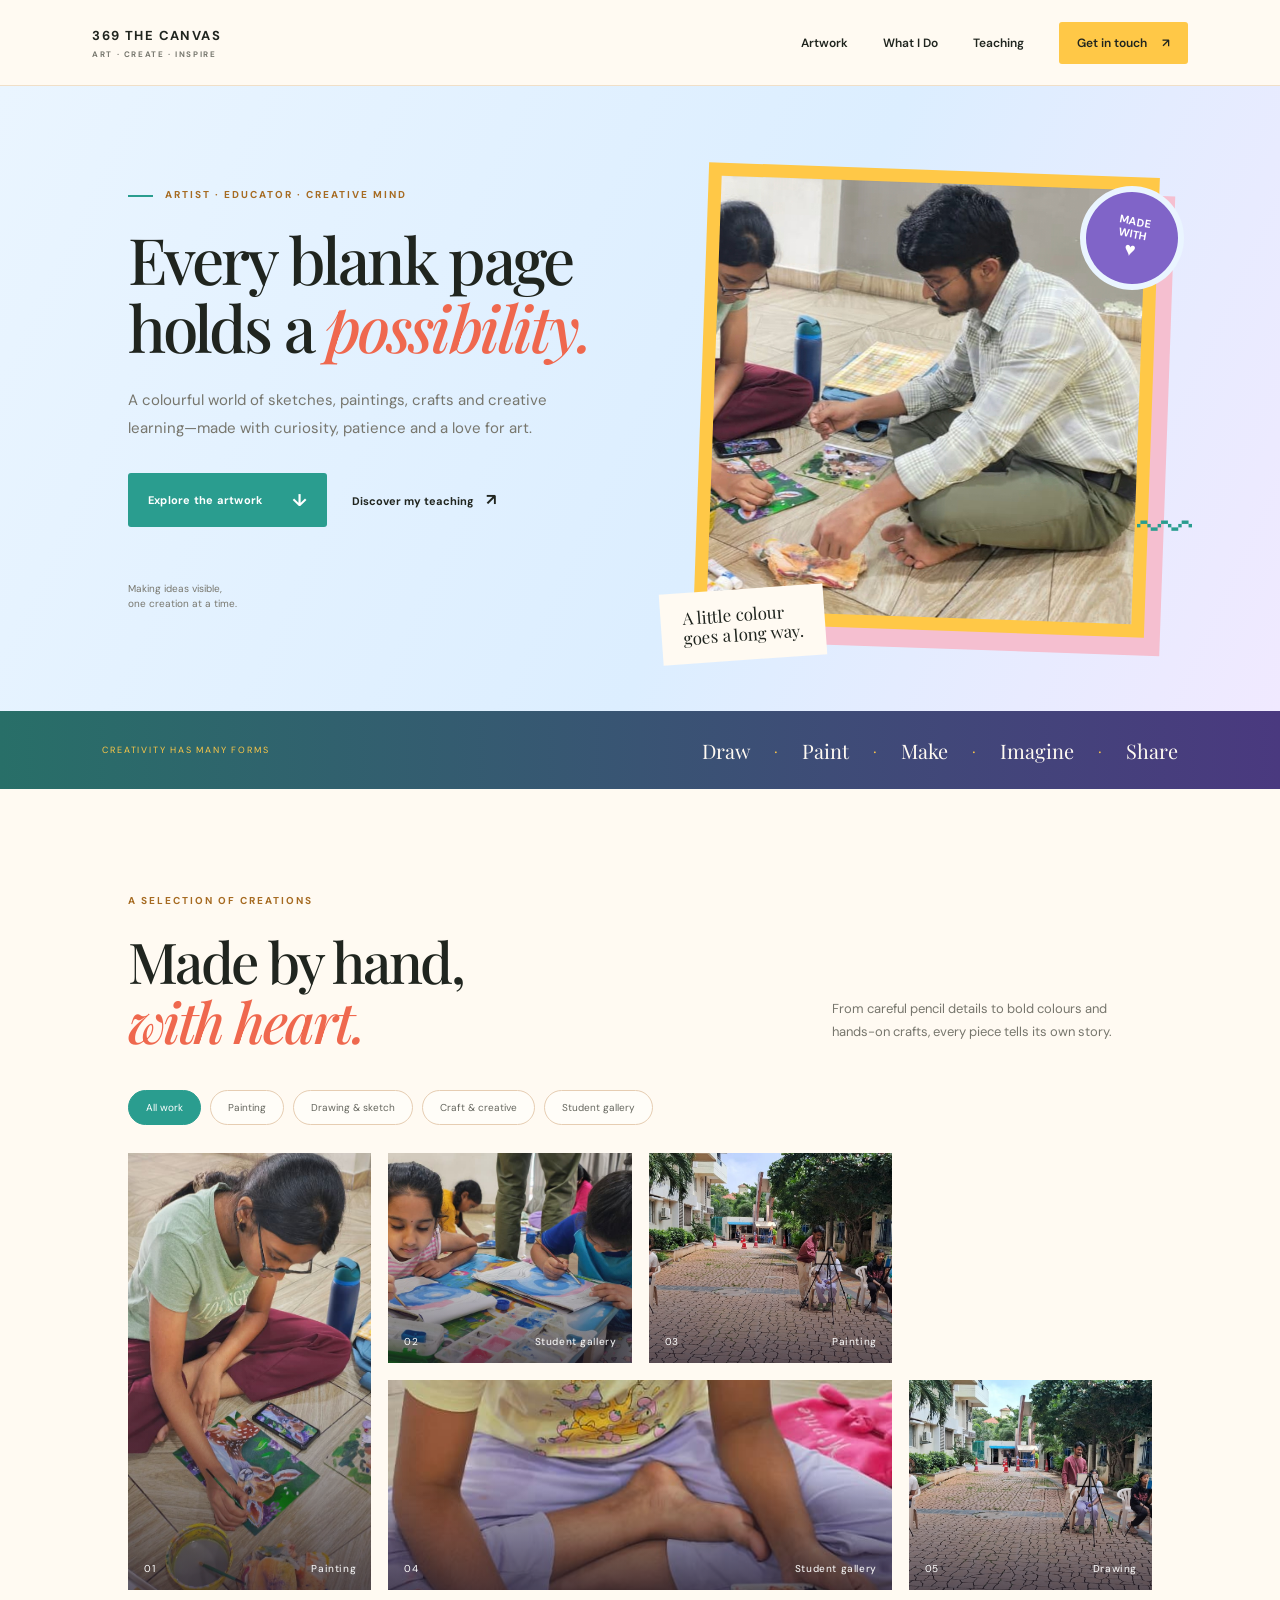
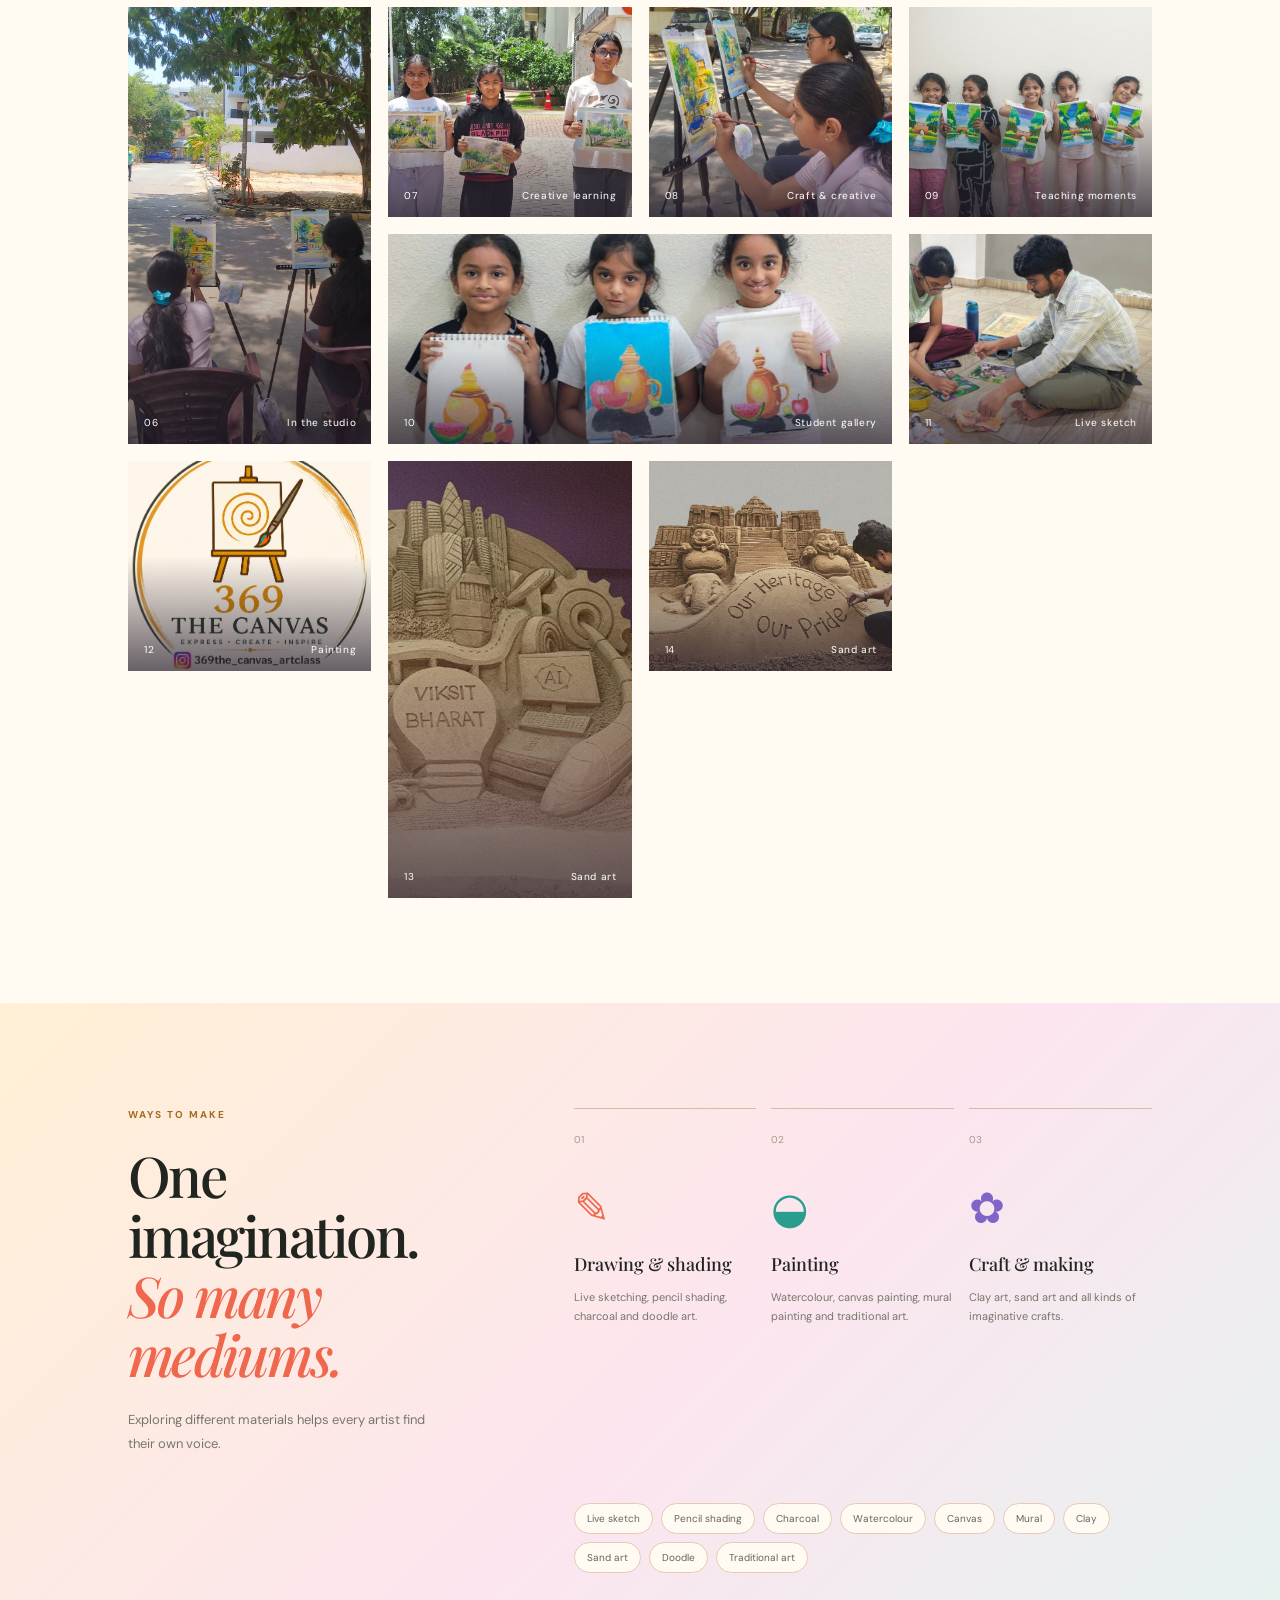
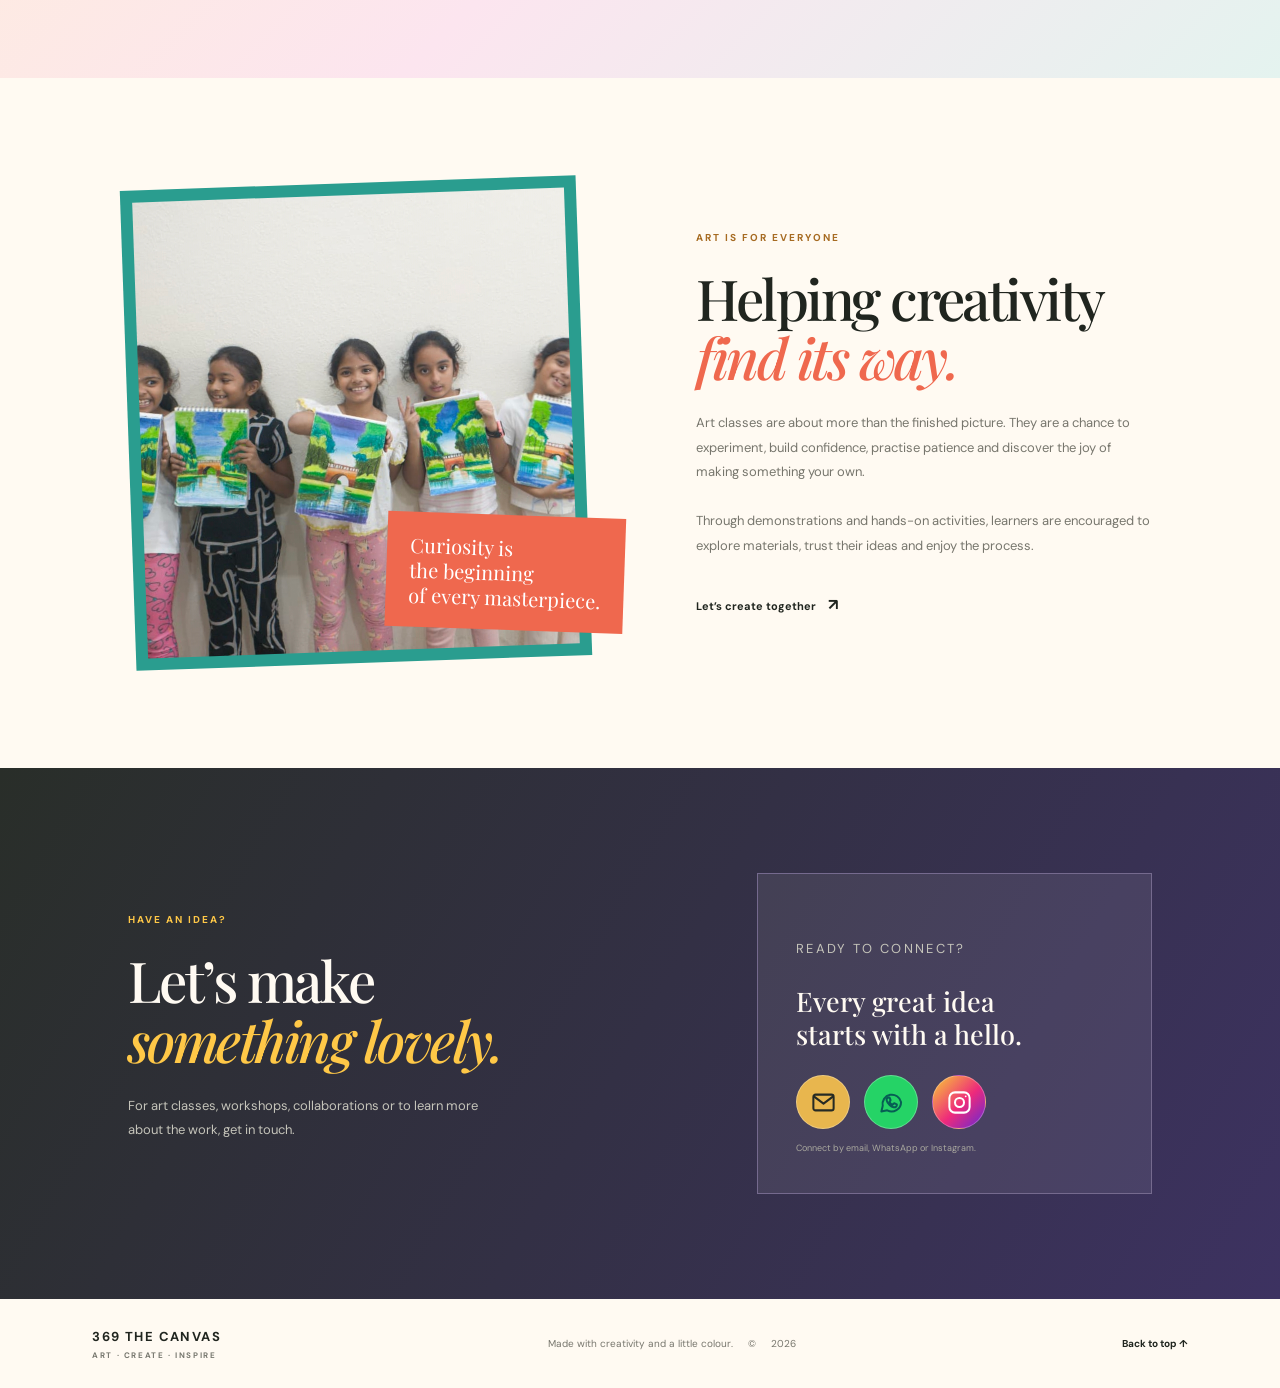
==== index.html @ ba200466 "updated" ====
<!doctype html>
<html lang="en">
<head>
  <meta charset="utf-8">
  <meta name="viewport" content="width=device-width, initial-scale=1">
  <meta name="description" content="Explore the artwork, creative practice, and art education of an inspiring art teacher.">
  <title>369 The Canvas — Art & Creative Learning</title>
  <link rel="preconnect" href="https://fonts.googleapis.com">
  <link href="https://fonts.googleapis.com/css2?family=DM+Sans:wght@400;500;600;700&family=Playfair+Display:wght@500;600;700&display=swap" rel="stylesheet">
  <link rel="stylesheet" href="style.css">
</head>
<body>
  <header class="site-header">
    <a class="brand" href="#home" aria-label="369 The Canvas home"><span>369 <b>THE CANVAS</b><small>ART · CREATE · INSPIRE</small></span></a>
    <button class="menu-toggle" aria-label="Toggle navigation" aria-expanded="false">☰</button>
    <nav class="nav">
      <a href="#work">Artwork</a><a href="#practice">What I Do</a><a href="#teaching">Teaching</a><a href="#contact" class="nav-cta">Get in touch <span>↗</span></a>
    </nav>
  </header>

  <main>
    <section class="hero" id="home">
      <div class="hero-copy">
        <p class="eyebrow"><span></span> ARTIST · EDUCATOR · CREATIVE MIND</p>
        <h1>Every blank page<br>holds a <em>possibility.</em></h1>
        <p class="hero-text">A colourful world of sketches, paintings, crafts and creative learning—made with curiosity, patience and a love for art.</p>
        <div class="hero-actions"><a class="button button-dark" href="#work">Explore the artwork <span>↓</span></a><a class="text-link" href="#teaching">Discover my teaching <span>↗</span></a></div>
        <div class="hero-note"><span>Making ideas visible,<br>one creation at a time.</span></div>
      </div>
      <div class="hero-art">
        <div class="hero-frame"><img src="assets/artwork-12.jpeg" alt="Art teacher guiding a student during a creative activity"></div>
        <div class="hero-sticker">MADE<br>WITH<br><b>♥</b></div>
        <span class="scribble scribble-two">〰</span>
        <div class="hero-caption">A little colour<br>goes a long way.</div>
      </div>
    </section>

    <section class="intro-strip">
      <p>CREATIVITY HAS MANY FORMS</p><div class="strip-words"><span>Draw</span><i aria-hidden="true">·</i><span>Paint</span><i aria-hidden="true">·</i><span>Make</span><i aria-hidden="true">·</i><span>Imagine</span><i aria-hidden="true">·</i><span>Share</span></div>
    </section>

    <section class="work section" id="work">
      <div class="section-heading">
        <div><p class="eyebrow">A SELECTION OF CREATIONS</p><h2>Made by hand,<br><em>with heart.</em></h2></div>
        <p class="section-description">From careful pencil details to bold colours and hands-on crafts, every piece tells its own story.</p>
      </div>
      <div class="filter-row" role="group" aria-label="Filter artwork">
        <button class="filter active" data-filter="all">All work</button>
        <button class="filter" data-filter="painting">Painting</button>
        <button class="filter" data-filter="drawing">Drawing & sketch</button>
        <button class="filter" data-filter="craft">Craft & creative</button>
        <button class="filter" data-filter="learning">Student gallery</button>
      </div>
      <div class="gallery" id="gallery">
        <button class="art-card tall" data-category="painting" data-title="Colour in Progress" data-caption="A close-up of a colourful painting in the making."><img src="assets/artwork-01.jpeg" alt="Artist working on a colourful painting"><span class="art-label">01 <b>Painting</b></span></button>
        <button class="art-card" data-category="learning" data-title="Young Artists, Big Ideas" data-caption="Students proudly share their finished artwork."><img src="assets/artwork-02.jpeg" alt="Two students showing their colourful artwork"><span class="art-label">02 <b>Student gallery</b></span></button>
        <button class="art-card" data-category="painting" data-title="A Study in Colour" data-caption="Layering colour and shape to bring a scene to life."><img src="assets/artwork-04.jpeg" alt="Student painting a colourful scene"><span class="art-label">03 <b>Painting</b></span></button>
        <button class="art-card wide" data-category="learning" data-title="Art Outdoors" data-caption="Students sketching from observation in an outdoor setting."><img src="assets/artwork-05.jpeg" alt="Students drawing outdoors on easels"><span class="art-label">04 <b>Student gallery</b></span></button>
        <button class="art-card" data-category="drawing" data-title="Observational Drawing" data-caption="Learning to notice shapes, light and detail."><img src="assets/artwork-06.jpeg" alt="Students presenting landscape drawings"><span class="art-label">05 <b>Drawing</b></span></button>
        <button class="art-card tall" data-category="learning" data-title="Creative Practice" data-caption="A student focused on developing a colourful artwork."><img src="assets/artwork-07.jpeg" alt="Student painting while seated on the floor"><span class="art-label">06 <b>In the studio</b></span></button>
        <button class="art-card" data-category="craft" data-title="Colourful Creations" data-caption="A collection of bright, playful student projects."><img src="assets/artwork-08.jpeg" alt="Students displaying colourful creative work"><span class="art-label">07 <b>Creative learning</b></span></button>
        <button class="art-card" data-category="craft" data-title="Little Works of Art" data-caption="Young artists share their colourful creations."><img src="assets/artwork-09.jpeg" alt="Children holding colourful artwork"><span class="art-label">08 <b>Craft & creative</b></span></button>
        <button class="art-card" data-category="learning" data-title="Guided Art Time" data-caption="A teacher supports a student through the creative process."><img src="assets/artwork-10.jpeg" alt="Teacher guiding a student during an art activity"><span class="art-label">09 <b>Teaching moments</b></span></button>
        <button class="art-card wide" data-category="learning" data-title="A Day of Art" data-caption="Students work at easels in a leafy outdoor space."><img src="assets/artwork-11.jpeg" alt="Students painting at easels outdoors"><span class="art-label">10 <b>Student gallery</b></span></button>
        <button class="art-card" data-category="drawing" data-title="Sketching from Life" data-caption="Practising observation and drawing from real surroundings."><img src="assets/artwork-12.jpeg" alt="Students sketching a scene at easels"><span class="art-label">11 <b>Live sketch</b></span></button>
        <button class="art-card" data-category="painting" data-title="Art in the Making" data-caption="A close look at the hands-on painting process."><img src="assets/artwork-13.jpeg" alt="Artist painting a colourful picture"><span class="art-label">12 <b>Painting</b></span></button>
        <button class="art-card tall sand-art-card" data-category="craft" data-title="Sand Art — City of Creativity" data-caption="A detailed sand artwork celebrating imagination and the city."><img src="assets/sand-art-01.jpeg" alt="Artist creating a detailed city-themed sand artwork"><span class="art-label">13 <b>Sand art</b></span></button>
        <button class="art-card sand-art-card" data-category="craft" data-title="Sand Art — Heritage in Sand" data-caption="A heritage-inspired sand artwork, carefully shaped by hand."><img src="assets/sand-art-02.jpeg" alt="Artist creating a heritage-inspired sand artwork"><span class="art-label">14 <b>Sand art</b></span></button>
      </div>
    </section>

    <section class="practice section" id="practice">
      <div class="practice-heading"><p class="eyebrow">WAYS TO MAKE</p><h2>One imagination.<br><em>So many mediums.</em></h2><p>Exploring different materials helps every artist find their own voice.</p></div>
      <div class="medium-grid">
        <article><span>01</span><div class="medium-icon">✎</div><h3>Drawing & shading</h3><p>Live sketching, pencil shading, charcoal and doodle art.</p></article>
        <article><span>02</span><div class="medium-icon">◒</div><h3>Painting</h3><p>Watercolour, canvas painting, mural painting and traditional art.</p></article>
        <article><span>03</span><div class="medium-icon">✿</div><h3>Craft & making</h3><p>Clay art, sand art and all kinds of imaginative crafts.</p></article>
      </div>
      <div class="medium-tags"><span>Live sketch</span><span>Pencil shading</span><span>Charcoal</span><span>Watercolour</span><span>Canvas</span><span>Mural</span><span>Clay</span><span>Sand art</span><span>Doodle</span><span>Traditional art</span></div>
    </section>

    <section class="teaching section" id="teaching">
      <div class="teaching-image"><img src="assets/artwork-10.jpeg" alt="One-to-one art guidance"><span class="image-note">Curiosity is<br>the beginning<br>of every masterpiece.</span></div>
      <div class="teaching-copy"><p class="eyebrow">ART IS FOR EVERYONE</p><h2>Helping creativity<br><em>find its way.</em></h2><p>Art classes are about more than the finished picture. They are a chance to experiment, build confidence, practise patience and discover the joy of making something your own.</p><p>Through demonstrations and hands-on activities, learners are encouraged to explore materials, trust their ideas and enjoy the process.</p><a class="text-link" href="#contact">Let’s create together <span>↗</span></a></div>
    </section>

    <section class="contact section" id="contact">
      <div><p class="eyebrow">HAVE AN IDEA?</p><h2>Let’s make<br><em>something lovely.</em></h2><p>For art classes, workshops, collaborations or to learn more about the work, get in touch.</p></div>
      <div class="contact-card"><p>READY TO CONNECT?</p><h3>Every great idea<br>starts with a hello.</h3><div class="contact-socials" aria-label="Contact links">
        <a class="social-icon email-icon" href="mailto:hello@example.com?subject=Art%20classes%20and%20creative%20work" aria-label="Email the artist" title="Email the artist"><svg viewBox="0 0 24 24" aria-hidden="true"><rect x="3" y="5" width="18" height="14" rx="2"/><path d="m4 7 8 6 8-6"/></svg></a>
        <a class="social-icon whatsapp-icon" href="https://wa.me/919348707314" target="_blank" rel="noopener noreferrer" aria-label="WhatsApp" title="WhatsApp"><svg viewBox="0 0 24 24" aria-hidden="true"><path d="M20.5 11.7a8.3 8.3 0 0 1-12.3 7.2L3 20l1.2-5A8.3 8.3 0 1 1 20.5 11.7Z"/><path d="M8.5 8.1c.3-.6.6-.6.9-.6h.5c.2 0 .4.1.5.5l.7 1.7c.1.3.1.5-.1.7l-.6.7c-.2.2-.2.4 0 .7.5.9 1.2 1.6 2.1 2.1.3.2.5.2.7-.1l.8-.9c.2-.2.4-.3.7-.2l1.6.8c.3.1.5.3.5.5 0 .3-.2 1.2-.8 1.7-.5.5-1.3.7-2.1.5-1-.2-2.3-.8-3.6-2-1.5-1.4-2.4-3.1-2.6-4.1-.2-.8 0-1.4.4-2Z"/></svg></a>
        <a class="social-icon instagram-icon" href="https://www.instagram.com/369the_canvas_artclass/" target="_blank" rel="noopener noreferrer" aria-label="Instagram" title="Instagram"><svg viewBox="0 0 24 24" aria-hidden="true"><rect x="3" y="3" width="18" height="18" rx="5"/><circle cx="12" cy="12" r="4"/><circle cx="17.5" cy="6.5" r=".8" class="icon-dot"/></svg></a>
      </div><small>Connect by email, WhatsApp or Instagram.</small></div>
    </section>
  </main>

  <footer><a class="brand" href="#home" aria-label="369 The Canvas home"><span>369 <b>THE CANVAS</b><small>ART · CREATE · INSPIRE</small></span></a><p>Made with creativity and a little colour. <span>© <span id="year"></span></span></p><a href="#home" class="back-top">Back to top ↑</a></footer>

  <div class="lightbox" id="lightbox" aria-hidden="true"><button class="lightbox-close" aria-label="Close image">×</button><button class="lightbox-prev" aria-label="Previous image">←</button><figure><img src="" alt=""><figcaption></figcaption></figure><button class="lightbox-next" aria-label="Next image">→</button></div>
  <script src="script.js"></script>
</body>
</html>
---- style.css ----
*{box-sizing:border-box}html{scroll-behavior:smooth}body{margin:0;background:#eaf5ff;color:#20251f;font-family:"DM Sans",sans-serif}a{color:inherit;text-decoration:none}button{font:inherit}.site-header{height:86px;padding:0 7.2%;display:flex;align-items:center;justify-content:space-between;border-bottom:1px solid #e9e5db;background:#eaf5ff;position:sticky;top:0;z-index:10}.brand{display:flex;align-items:center;gap:10px;font-weight:700;letter-spacing:.11em;font-size:13px}.brand-mark{font-size:33px;color:#d85e3e;line-height:1}.brand small{display:block;font-size:8px;letter-spacing:.2em;margin-top:5px;color:#77776e}.nav{display:flex;align-items:center;gap:35px;font-size:12px;font-weight:600}.nav a:not(.nav-cta):hover,.text-link:hover{color:#d85e3e}.nav-cta{background:#e8b64e;padding:13px 18px;border-radius:3px}.nav-cta span{margin-left:12px}.menu-toggle{display:none;border:0;background:none;font-size:25px}.hero{min-height:625px;padding:72px 10% 70px;display:grid;grid-template-columns:1fr .9fr;gap:7%;align-items:center;overflow:hidden}.eyebrow{font-size:10px;letter-spacing:.2em;font-weight:700;color:#8c6a35;margin:0 0 24px}.eyebrow span{display:inline-block;width:25px;height:2px;background:#d85e3e;vertical-align:middle;margin-right:8px}.hero h1,.section h2{font-family:"Playfair Display",serif;font-weight:500;font-size:clamp(46px,5vw,72px);line-height:1.06;letter-spacing:-.045em;margin:0}.hero h1 em,.section h2 em{color:#d85e3e;font-weight:500}.hero-text{font-size:15px;line-height:1.85;color:#77766d;max-width:430px;margin:26px 0 30px}.hero-actions{display:flex;align-items:center;gap:25px;flex-wrap:wrap}.button{display:inline-flex;align-items:center;gap:30px;padding:16px 20px;font-size:11px;font-weight:700;letter-spacing:.02em;border-radius:3px;transition:transform .2s}.button:hover{transform:translateY(-3px)}.button-dark{background:#252a24;color:#fff}.button span{font-size:17px}.text-link{font-size:11px;font-weight:700}.text-link span{margin-left:9px;font-size:16px}.hero-note{display:flex;align-items:center;gap:12px;margin-top:54px;font-size:10px;line-height:1.5;color:#77766d}.note-star{font-size:28px;color:#d85e3e}.hero-art{position:relative;max-width:470px;margin:auto}.hero-frame{height:460px;width:100%;padding:13px;background:#e9bd59;transform:rotate(2deg);box-shadow:16px 18px 0 #e7ded0}.hero-frame img{height:100%;width:100%;object-fit:cover;object-position:center 35%;display:block;filter:saturate(.92)}.hero-sticker{position:absolute;right:-26px;top:22px;background:#d85e3e;color:white;width:92px;height:92px;border-radius:50%;display:grid;place-content:center;text-align:center;font-size:11px;font-weight:700;line-height:1.1;transform:rotate(10deg);box-shadow:0 0 0 6px #eaf5ff}.hero-sticker b{font-size:19px}.scribble{position:absolute;color:#d85e3e;font-size:40px}.scribble-one{left:-35px;top:40%}.scribble-two{right:-40px;bottom:14%;font-size:55px}.hero-caption{position:absolute;bottom:-30px;left:-40px;background:#eaf5ff;padding:15px 22px;font-family:"Playfair Display",serif;font-size:17px;line-height:1.2;transform:rotate(-4deg)}.intro-strip{background:#252a24;color:#eaf5ff;padding:24px 8%;display:flex;align-items:center;justify-content:space-between;gap:20px}.intro-strip>p{font-size:9px;letter-spacing:.2em;color:#e8b64e}.strip-words{display:flex;gap:24px;align-items:center;font-family:"Playfair Display",serif;font-size:20px}.strip-words i{color:#e8b64e;font-size:14px;font-style:normal}.section{padding:105px 10%}.section-heading{display:flex;justify-content:space-between;align-items:end;gap:35px}.section-heading h2,.practice h2,.teaching h2,.contact h2{font-size:clamp(42px,4.4vw,61px)}.section-description{max-width:320px;color:#77766d;font-size:13px;line-height:1.8;margin-bottom:7px}.filter-row{display:flex;gap:9px;flex-wrap:wrap;margin:40px 0 28px}.filter{border:1px solid #ded9cd;background:transparent;border-radius:30px;padding:10px 17px;font-size:10px;color:#65665e;cursor:pointer}.filter.active,.filter:hover{background:#252a24;color:white;border-color:#252a24}.gallery{display:grid;grid-template-columns:repeat(4,1fr);grid-auto-rows:210px;gap:17px}.art-card{position:relative;border:0;padding:0;overflow:hidden;background:#e7dfd1;cursor:pointer;text-align:left;min-width:0}.art-card img{width:100%;height:100%;object-fit:cover;display:block;transition:transform .45s}.art-card:hover img{transform:scale(1.055)}.art-card:after{content:"";position:absolute;inset:45% 0 0;background:linear-gradient(transparent,rgba(22,25,20,.65));pointer-events:none}.art-card.tall{grid-row:span 2}.art-card.wide{grid-column:span 2}.art-label{position:absolute;z-index:1;bottom:15px;left:16px;right:15px;color:white;font-size:10px;letter-spacing:.06em;display:flex;justify-content:space-between;gap:8px}.art-label b{font-weight:500;opacity:.9}.practice{background:#ede8dc;display:grid;grid-template-columns:.8fr 1.2fr;gap:60px;align-items:start}.practice-heading>p:last-child{font-size:13px;line-height:1.8;color:#77766d;max-width:300px;margin-top:24px}.medium-grid{display:grid;grid-template-columns:repeat(3,1fr);gap:15px}.medium-grid article{border-top:1px solid #cfc7b7;padding:18px 0 0;position:relative}.medium-grid article>span{font-size:10px;color:#a39a89}.medium-icon{font-family:"Playfair Display",serif;font-size:43px;color:#d85e3e;margin:28px 0 18px}.medium-grid h3{font-family:"Playfair Display",serif;font-size:18px;font-weight:500;margin:0 0 12px}.medium-grid p{font-size:11px;line-height:1.7;color:#77766d;margin:0}.medium-tags{grid-column:2;display:flex;gap:8px;flex-wrap:wrap;margin-top:-25px}.medium-tags span{border:1px solid #d2cabb;padding:8px 12px;border-radius:25px;font-size:10px;color:#65665e}.teaching{display:grid;grid-template-columns:1fr 1fr;gap:11%;align-items:center}.teaching-image{height:480px;position:relative;background:#e8b64e;padding:12px;transform:rotate(-2deg)}.teaching-image img{width:100%;height:100%;object-fit:cover;object-position:center;display:block}.image-note{position:absolute;right:-35px;bottom:28px;background:#d85e3e;color:white;padding:20px 23px;font-family:"Playfair Display",serif;font-size:20px;line-height:1.25;transform:rotate(4deg)}.teaching-copy>p:not(.eyebrow){font-size:13px;line-height:1.9;color:#77766d;margin:24px 0}.teaching-copy .text-link{display:inline-block;margin-top:12px}.contact{background:#252a24;color:#eaf5ff;display:grid;grid-template-columns:1fr .75fr;gap:10%;align-items:center}.contact .eyebrow{color:#e8b64e}.contact>div>p:not(.eyebrow){color:#c5c4ba;max-width:370px;font-size:13px;line-height:1.8;margin-top:25px}.contact h2 em{color:#e8b64e}.contact-card{background:#343a32;padding:38px;position:relative;border:1px solid #50554b}.contact-spark{position:absolute;right:24px;top:18px;color:#e8b64e;font-size:35px}.contact-card>p{font-size:9px;letter-spacing:.18em;color:#e8b64e}.contact-card h3{font-family:"Playfair Display",serif;font-size:27px;line-height:1.2;font-weight:500;margin:25px 0}.button-light{background:#e8b64e;color:#252a24}.contact-card small{display:block;font-size:9px;color:#aaa99f;line-height:1.6;margin-top:18px}footer{padding:28px 7.2%;display:flex;align-items:center;justify-content:space-between;gap:20px}footer p{font-size:10px;color:#77766d}footer p span{margin-left:12px}.back-top{font-size:10px;font-weight:700}.lightbox{position:fixed;inset:0;background:rgba(20,23,19,.94);z-index:30;display:none;align-items:center;justify-content:center;padding:5vw;gap:25px}.lightbox.open{display:flex}.lightbox figure{margin:0;max-width:min(78vw,850px);max-height:85vh;text-align:center}.lightbox figure img{max-width:100%;max-height:75vh;object-fit:contain;display:block;margin:auto}.lightbox figcaption{color:#eaf5ff;font-size:12px;margin-top:15px}.lightbox button{background:none;border:0;color:white;font-size:30px;cursor:pointer}.lightbox-close{position:absolute;right:30px;top:20px;font-size:40px!important}.lightbox button:focus-visible,.filter:focus-visible,a:focus-visible{outline:2px solid #d85e3e;outline-offset:4px}
@media(max-width:900px){.site-header{padding:0 5%}.hero{padding:60px 7%;gap:5%}.hero-frame{height:390px}.section{padding:80px 7%}.practice{gap:35px}.gallery{grid-template-columns:repeat(3,1fr);grid-auto-rows:190px}.teaching{gap:8%}.teaching-image{height:400px}.intro-strip{padding:20px 5%}.strip-words{gap:12px;font-size:17px}}
@media(max-width:650px){.site-header{height:70px}.menu-toggle{display:block}.nav{display:none;position:absolute;top:69px;left:0;right:0;background:#eaf5ff;padding:20px 7%;border-bottom:1px solid #e9e5db;flex-direction:column;align-items:stretch;gap:20px}.nav.open{display:flex}.nav-cta{text-align:center}.hero{grid-template-columns:1fr;padding:55px 7% 75px;gap:55px}.hero h1{font-size:53px}.hero-art{width:85%;max-width:390px}.hero-frame{height:390px}.hero-caption{left:-22px}.intro-strip{display:block;text-align:center}.intro-strip>p{margin:0 0 15px}.strip-words{justify-content:center;flex-wrap:wrap;font-size:16px;gap:10px}.section{padding:70px 7%}.section-heading{display:block}.section-description{margin-top:25px}.gallery{grid-template-columns:repeat(2,1fr);grid-auto-rows:170px;gap:10px}.art-card.wide{grid-column:span 2}.practice{grid-template-columns:1fr;gap:35px}.medium-grid{gap:12px}.medium-grid h3{font-size:16px}.medium-grid p{font-size:10px}.medium-tags{grid-column:1;margin-top:0}.teaching{grid-template-columns:1fr;gap:55px}.teaching-image{width:87%;height:390px;margin:0 auto}.image-note{right:-25px}.contact{grid-template-columns:1fr;gap:40px}.contact-card{padding:30px}footer{padding:25px 7%;flex-wrap:wrap}footer p{order:3;width:100%;margin:0}.lightbox{gap:8px;padding:20px}.lightbox figure{max-width:78vw}.lightbox button{font-size:23px}.lightbox-close{right:15px;top:10px}}
@media(prefers-reduced-motion:reduce){html{scroll-behavior:auto}*,*:before,*:after{transition:none!important}}

/* 369 The Canvas branding */
.brand b{font-weight:700;letter-spacing:.11em}

.whatsapp-button{margin-top:10px;background:#d7e8d6;color:#20251f}


/* Brighter, more playful 369 palette */
:root{--coral:#ef684e;--sun:#ffc847;--teal:#2a9d8f;--violet:#8064c8;--pink:#f28ab2;--ink:#252a24}
body{background:#fffaf2}
.site-header{background:#fffaf2;border-bottom-color:#f0dfc8}
.nav-cta{background:var(--sun)}
.nav a:not(.nav-cta):hover,.text-link:hover{color:var(--coral)}
.hero{background:linear-gradient(115deg,#eaf5ff 0%,#dceeff 58%,#f0e9ff 100%)}
.eyebrow{color:#a66b22}
.eyebrow span{background:var(--teal)}
.hero h1 em,.section h2 em{color:var(--coral)}
.button-dark{background:var(--teal)}
.hero-frame{background:var(--sun);box-shadow:16px 18px 0 #f5bfd0}
.hero-sticker{background:var(--violet)}
.scribble{color:var(--teal)}
.hero-caption{background:#fffaf2}
.intro-strip{background:linear-gradient(90deg,#286f68,#4a397f);color:#fffaf2}
.intro-strip>p,.strip-words i{color:var(--sun)}
.filter{border-color:#e6cdb2;background:#fffdf8}
.filter.active,.filter:hover{background:var(--teal);border-color:var(--teal)}
.art-card{background:#f9d6a5}
.art-card:after{background:linear-gradient(transparent,rgba(32,25,40,.68))}
.practice{background:linear-gradient(135deg,#fff0d5,#fce5ef 55%,#e4f3ef)}
.medium-grid article{border-top-color:#d8bba2}
.medium-icon{color:var(--coral)}
.medium-grid article:nth-child(2) .medium-icon{color:var(--teal)}
.medium-grid article:nth-child(3) .medium-icon{color:var(--violet)}
.medium-tags span{background:#fffaf2;border-color:#e7c9b6}
.teaching-image{background:var(--teal)}
.image-note{background:var(--coral)}
.contact{background:linear-gradient(120deg,#292e29,#3d3261);color:#fffaf2}
.contact .eyebrow,.contact-card>p{color:var(--sun)}
.contact h2 em{color:#ffc847}
.contact-card{background:rgba(255,255,255,.08);border-color:#756a8e}
.button-light{background:var(--sun);color:#252a24}
.whatsapp-button{background:#bcebd0}
.back-top:hover{color:var(--coral)}
@media(max-width:650px){.nav{background:#fffaf2}}

/* Icon-only contact links */
.contact-socials{display:flex;align-items:center;gap:14px;margin:20px 0 8px}.social-icon{width:54px;height:54px;border-radius:50%;display:grid;place-items:center;border:1px solid rgba(255,255,255,.28);transition:transform .2s,box-shadow .2s}.social-icon:hover{transform:translateY(-3px);box-shadow:0 7px 18px rgba(0,0,0,.2)}.social-icon svg{width:27px;height:27px;fill:none;stroke:currentColor;stroke-width:1.8;stroke-linecap:round;stroke-linejoin:round}.email-icon{background:#e8b64e;color:#252a24}.whatsapp-icon{background:#25D366;color:#075E54}.instagram-icon{background:linear-gradient(135deg,#f9ce34,#ee2a7b 55%,#6228d7);color:white}.social-icon .icon-dot{fill:currentColor;stroke:none}.contact-card .contact-socials+small{margin-top:12px}
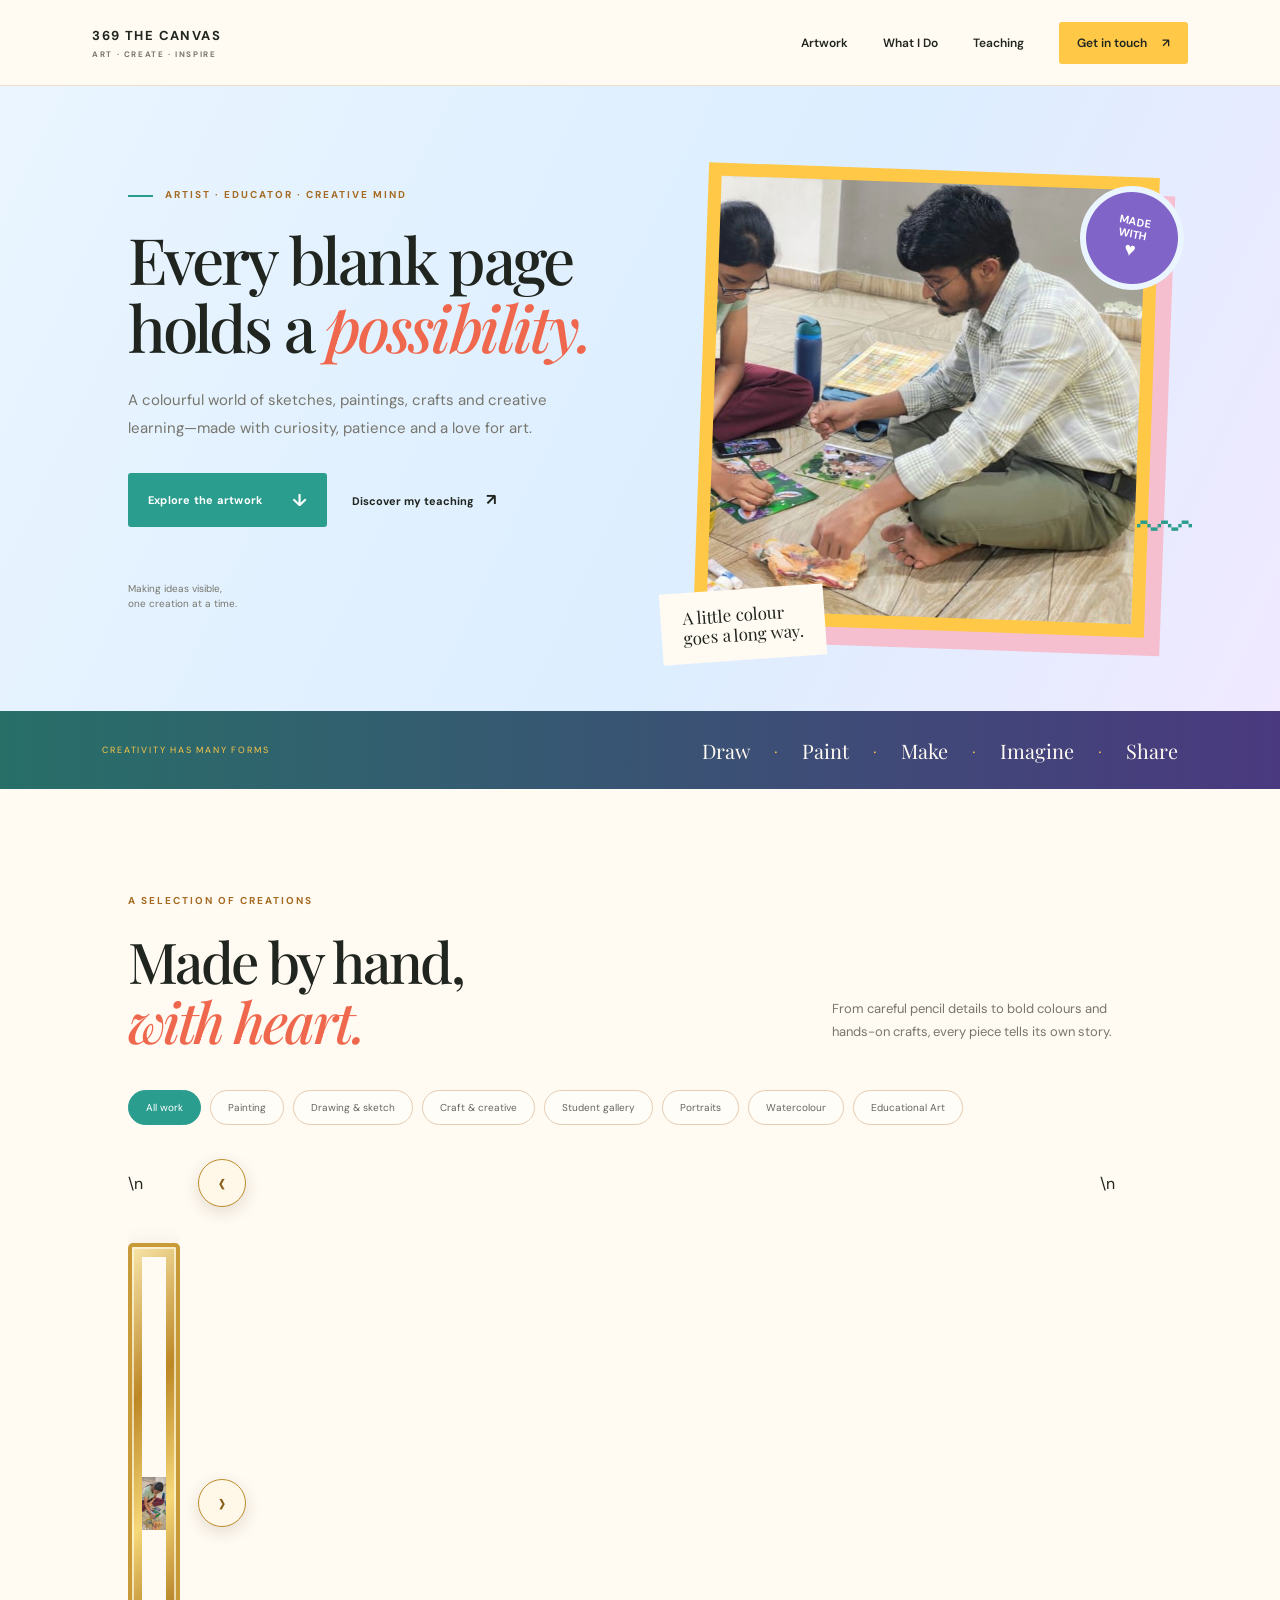
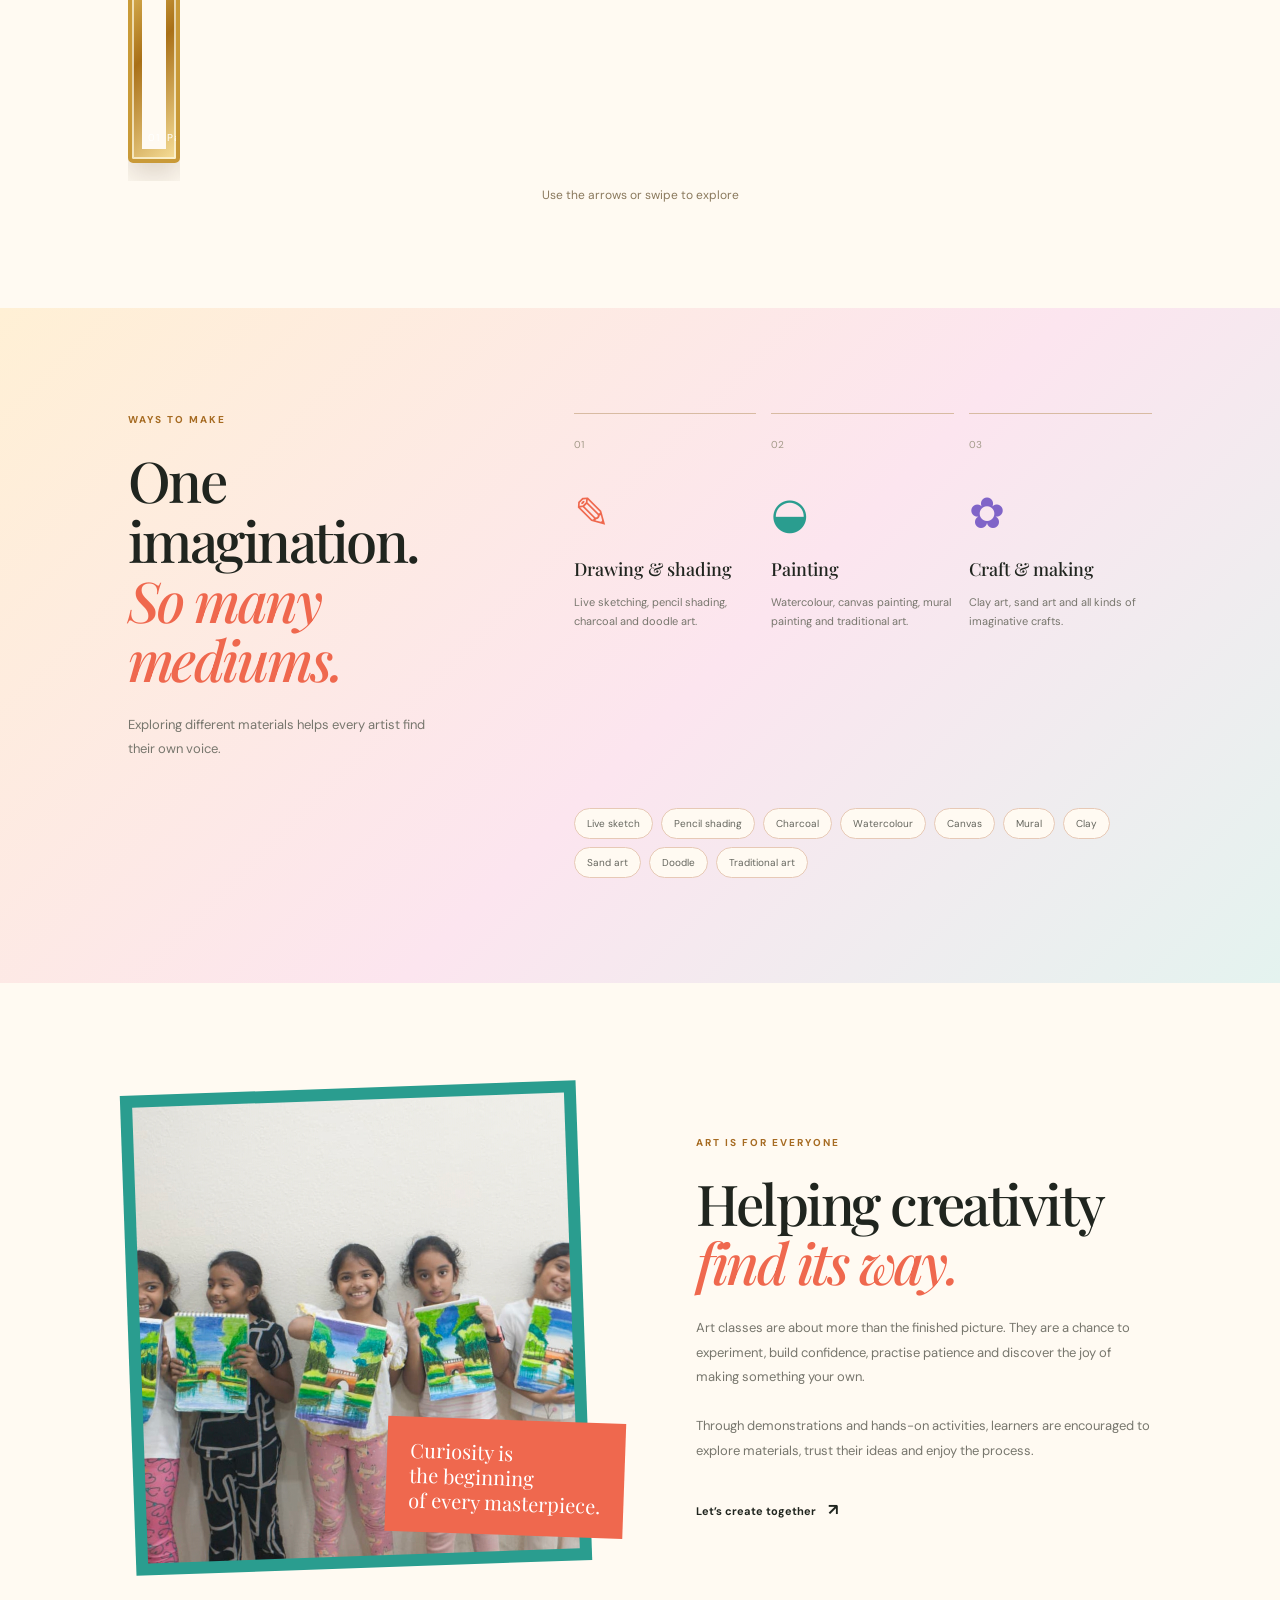
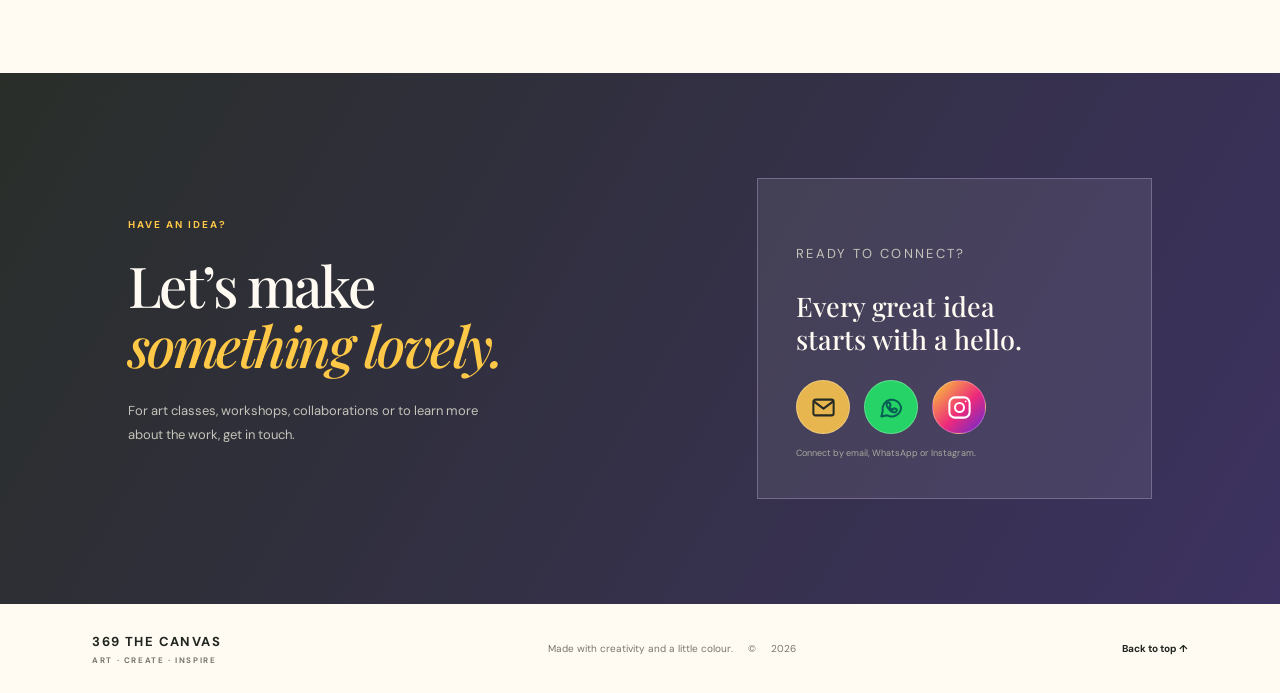
==== commit 7afe3de5: "modified files" ====
--- a/index.html
+++ b/index.html
@@ -50,8 +50,11 @@
         <button class="filter" data-filter="drawing">Drawing & sketch</button>
         <button class="filter" data-filter="craft">Craft & creative</button>
         <button class="filter" data-filter="learning">Student gallery</button>
+        <button class="filter" data-filter="portrait">Portraits</button>
+        <button class="filter" data-filter="watercolour">Watercolour</button>
+        <button class="filter" data-filter="educational">Educational Art</button>
       </div>
-      <div class="gallery" id="gallery">
+      <div class="gallery-carousel" aria-label="Artwork carousel">\n        <button class="carousel-arrow carousel-prev" type="button" aria-label="Previous artwork">‹</button>\n        <div class="gallery-track" id="gallery">
         <button class="art-card tall" data-category="painting" data-title="Colour in Progress" data-caption="A close-up of a colourful painting in the making."><img src="assets/artwork-01.jpeg" alt="Artist working on a colourful painting"><span class="art-label">01 <b>Painting</b></span></button>
         <button class="art-card" data-category="learning" data-title="Young Artists, Big Ideas" data-caption="Students proudly share their finished artwork."><img src="assets/artwork-02.jpeg" alt="Two students showing their colourful artwork"><span class="art-label">02 <b>Student gallery</b></span></button>
         <button class="art-card" data-category="painting" data-title="A Study in Colour" data-caption="Layering colour and shape to bring a scene to life."><img src="assets/artwork-04.jpeg" alt="Student painting a colourful scene"><span class="art-label">03 <b>Painting</b></span></button>
@@ -66,7 +69,25 @@
         <button class="art-card" data-category="painting" data-title="Art in the Making" data-caption="A close look at the hands-on painting process."><img src="assets/artwork-13.jpeg" alt="Artist painting a colourful picture"><span class="art-label">12 <b>Painting</b></span></button>
         <button class="art-card tall sand-art-card" data-category="craft" data-title="Sand Art — City of Creativity" data-caption="A detailed sand artwork celebrating imagination and the city."><img src="assets/sand-art-01.jpeg" alt="Artist creating a detailed city-themed sand artwork"><span class="art-label">13 <b>Sand art</b></span></button>
         <button class="art-card sand-art-card" data-category="craft" data-title="Sand Art — Heritage in Sand" data-caption="A heritage-inspired sand artwork, carefully shaped by hand."><img src="assets/sand-art-02.jpeg" alt="Artist creating a heritage-inspired sand artwork"><span class="art-label">14 <b>Sand art</b></span></button>
+        <button class="art-card" data-category="portrait" data-title="Child Portrait" data-caption="Portrait study in expressive colour."><img src="assets/new-portrait-child.jpeg" alt="Child Portrait"><span class="art-label">15 <b>Portrait</b></span></button>
+        <button class="art-card" data-category="watercolour" data-title="Watercolour Landscape" data-caption="A bright countryside landscape in watercolour."><img src="assets/new-watercolour-landscape.jpeg" alt="Watercolour Landscape"><span class="art-label">16 <b>Watercolour</b></span></button>
+        <button class="art-card" data-category="painting" data-title="Ganesha Study" data-caption="A detailed devotional painting study."><img src="assets/new-ganesha-painting.jpeg" alt="Ganesha Study"><span class="art-label">17 <b>painting</b></span></button>
+        <button class="art-card" data-category="watercolour" data-title="Heritage Landscape" data-caption="Architecture and nature captured in watercolour."><img src="assets/new-heritage-watercolour.jpeg" alt="Heritage Landscape"><span class="art-label">18 <b>Watercolour</b></span></button>
+        <button class="art-card" data-category="portrait" data-title="Classical Portrait" data-caption="A classical portrait study."><img src="assets/new-classical-portrait.jpeg" alt="Classical Portrait"><span class="art-label">19 <b>Portrait</b></span></button>
+        <button class="art-card" data-category="educational" data-title="Human Anatomy Study" data-caption="Educational artwork exploring human anatomy."><img src="assets/new-human-anatomy-1.jpeg" alt="Human Anatomy Study"><span class="art-label">20 <b>Educational Art</b></span></button>
+        <button class="art-card" data-category="portrait" data-title="Portrait Study" data-caption="A contemporary portrait painting."><img src="assets/new-young-portrait.jpeg" alt="Portrait Study"><span class="art-label">21 <b>Portrait</b></span></button>
+        <button class="art-card" data-category="educational" data-title="Anatomy Illustration" data-caption="Educational anatomy illustration."><img src="assets/new-human-anatomy-2.jpeg" alt="Anatomy Illustration"><span class="art-label">22 <b>Educational Art</b></span></button>
+        <button class="art-card" data-category="portrait" data-title="Character Portrait" data-caption="A character-focused portrait study."><img src="assets/new-elderly-portrait.jpeg" alt="Character Portrait"><span class="art-label">23 <b>Portrait</b></span></button>
+        <button class="art-card" data-category="educational" data-title="Medical Art" data-caption="A creative medical and anatomy artwork."><img src="assets/new-human-anatomy-3.jpeg" alt="Medical Art"><span class="art-label">24 <b>Educational Art</b></span></button>
+        <button class="art-card" data-category="watercolour" data-title="Waterfall Landscape" data-caption="A vibrant waterfall landscape in watercolour."><img src="assets/new-waterfall-watercolour.jpeg" alt="Waterfall Landscape"><span class="art-label">25 <b>Watercolour</b></span></button>
+        <button class="art-card" data-category="watercolour" data-title="Outdoor Scene" data-caption="A lively outdoor scene rendered in watercolour."><img src="assets/new-cycling-landscape.jpeg" alt="Outdoor Scene"><span class="art-label">26 <b>Watercolour</b></span></button>
+        <button class="art-card" data-category="watercolour" data-title="Bee Study" data-caption="A delicate framed study of bees and flowers."><img src="assets/new-framed-bees-watercolour.jpeg" alt="Bee Study"><span class="art-label">27 <b>Watercolour</b></span></button>
+        <button class="art-card" data-category="portrait" data-title="Portrait in Gold" data-caption="A portrait study with rich warm tones."><img src="assets/new-woman-portrait.jpeg" alt="Portrait in Gold"><span class="art-label">28 <b>Portrait</b></span></button>
+        <button class="art-card" data-category="portrait" data-title="Elder Portrait" data-caption="A character portrait with expressive brushwork."><img src="assets/new-elder-portrait.jpeg" alt="Elder Portrait"><span class="art-label">29 <b>Portrait</b></span></button>
       </div>
+        <button class="carousel-arrow carousel-next" type="button" aria-label="Next artwork">›</button>
+      </div>
+      <p class="carousel-hint">Use the arrows or swipe to explore</p>
     </section>
 
     <section class="practice section" id="practice">
--- a/style.css
+++ b/style.css
@@ -49,3 +49,97 @@
 
 /* Icon-only contact links */
 .contact-socials{display:flex;align-items:center;gap:14px;margin:20px 0 8px}.social-icon{width:54px;height:54px;border-radius:50%;display:grid;place-items:center;border:1px solid rgba(255,255,255,.28);transition:transform .2s,box-shadow .2s}.social-icon:hover{transform:translateY(-3px);box-shadow:0 7px 18px rgba(0,0,0,.2)}.social-icon svg{width:27px;height:27px;fill:none;stroke:currentColor;stroke-width:1.8;stroke-linecap:round;stroke-linejoin:round}.email-icon{background:#e8b64e;color:#252a24}.whatsapp-icon{background:#25D366;color:#075E54}.instagram-icon{background:linear-gradient(135deg,#f9ce34,#ee2a7b 55%,#6228d7);color:white}.social-icon .icon-dot{fill:currentColor;stroke:none}.contact-card .contact-socials+small{margin-top:12px}
+
+
+/* Centered, swipeable artwork carousel */
+.gallery-carousel{display:grid;grid-template-columns:48px minmax(0,1fr) 48px;align-items:center;gap:16px;margin-top:30px}
+.gallery-track{display:flex;gap:22px;overflow-x:auto;scroll-snap-type:x mandatory;scroll-behavior:smooth;padding:22px max(4%,calc((100% - 780px)/2));scrollbar-width:none;overscroll-behavior-x:contain}
+.gallery-track::-webkit-scrollbar{display:none}
+.gallery-track .art-card{flex:0 0 min(72%,520px);height:440px;scroll-snap-align:center;border-radius:18px;overflow:hidden;box-shadow:0 16px 38px rgba(37,42,36,.14);border:0;cursor:pointer}
+.gallery-track .art-card img{width:100%;height:100%;object-fit:cover;display:block;transition:transform .45s ease}
+.gallery-track .art-card:hover img{transform:scale(1.035)}
+.gallery-track .art-card.wide,.gallery-track .art-card.tall{grid-column:auto;grid-row:auto}
+.carousel-arrow{width:46px;height:46px;border-radius:50%;border:1px solid #d7c5ae;background:#fffaf2;color:#252a24;font-size:32px;line-height:1;cursor:pointer;box-shadow:0 5px 15px rgba(37,42,36,.08);transition:transform .2s,background .2s}
+.carousel-arrow:hover{background:#ffc847;transform:scale(1.06)}
+.carousel-hint{text-align:center;color:#77766d;font-size:12px;margin:12px 0 0}
+.art-card[hidden]{display:none!important}
+@media(max-width:650px){
+ .gallery-carousel{grid-template-columns:34px minmax(0,1fr) 34px;gap:4px}
+ .carousel-arrow{width:32px;height:32px;font-size:24px}
+ .gallery-track{gap:14px;padding:16px 4%}
+ .gallery-track .art-card{flex-basis:88%;height:360px}
+}
+
+/* 369 THE CANVAS — final gallery presentation */
+#work .gallery-carousel{
+  display:grid !important;
+  grid-template-columns:52px minmax(0,1fr) 52px !important;
+  align-items:center !important;
+  width:min(100%,1080px) !important;
+  margin:34px auto 0 !important;
+  gap:18px !important;
+}
+#work .gallery-track{
+  display:flex !important;
+  flex-direction:row !important;
+  flex-wrap:nowrap !important;
+  width:100% !important;
+  min-width:0 !important;
+  overflow-x:auto !important;
+  overflow-y:hidden !important;
+  gap:24px !important;
+  padding:18px 0 !important;
+  scroll-snap-type:x mandatory !important;
+  scroll-behavior:smooth !important;
+  scrollbar-width:none !important;
+  touch-action:pan-x !important;
+}
+#work .gallery-track::-webkit-scrollbar{display:none}
+#work .gallery-track>.art-card{
+  flex:0 0 100% !important;
+  width:100% !important;
+  min-width:100% !important;
+  height:clamp(300px,42vw,520px) !important;
+  padding:10px !important;
+  box-sizing:border-box !important;
+  border:4px solid #c99a38 !important;
+  border-radius:5px !important;
+  background:linear-gradient(135deg,#f8e6aa,#bd8725 28%,#f6d878 52%,#a97017 76%,#f7df99) !important;
+  box-shadow:0 12px 30px rgba(75,52,15,.2),inset 0 0 0 2px rgba(255,250,225,.7) !important;
+  overflow:hidden !important;
+  scroll-snap-align:center !important;
+}
+#work .gallery-track>.art-card img{
+  display:block !important;
+  width:100% !important;
+  height:100% !important;
+  object-fit:contain !important;
+  object-position:center !important;
+  background:#fffaf2 !important;
+  transform:none !important;
+}
+#work .gallery-track>.art-card:after{display:none !important}
+#work .carousel-arrow{
+  position:relative !important;
+  z-index:10 !important;
+  display:grid !important;
+  place-items:center !important;
+  width:48px !important;height:48px !important;
+  border:1px solid #bd8b2e !important;
+  border-radius:50% !important;
+  background:#fff8e8 !important;
+  color:#8a611b !important;
+  font-size:30px !important;
+  cursor:pointer !important;
+  box-shadow:0 5px 16px rgba(75,52,15,.15) !important;
+  opacity:1 !important;
+  visibility:visible !important;
+}
+#work .carousel-arrow:hover{background:#f1d487 !important;transform:scale(1.05)}
+#work .carousel-hint{text-align:center !important;margin:6px 0 0 !important;color:#8a795d !important}
+@media(max-width:650px){
+  #work .gallery-carousel{grid-template-columns:34px minmax(0,1fr) 34px !important;gap:7px !important}
+  #work .gallery-track{gap:14px !important;padding:12px 0 !important}
+  #work .gallery-track>.art-card{height:clamp(270px,72vw,400px) !important;padding:7px !important;border-width:3px !important}
+  #work .carousel-arrow{width:32px !important;height:32px !important;font-size:22px !important}
+}
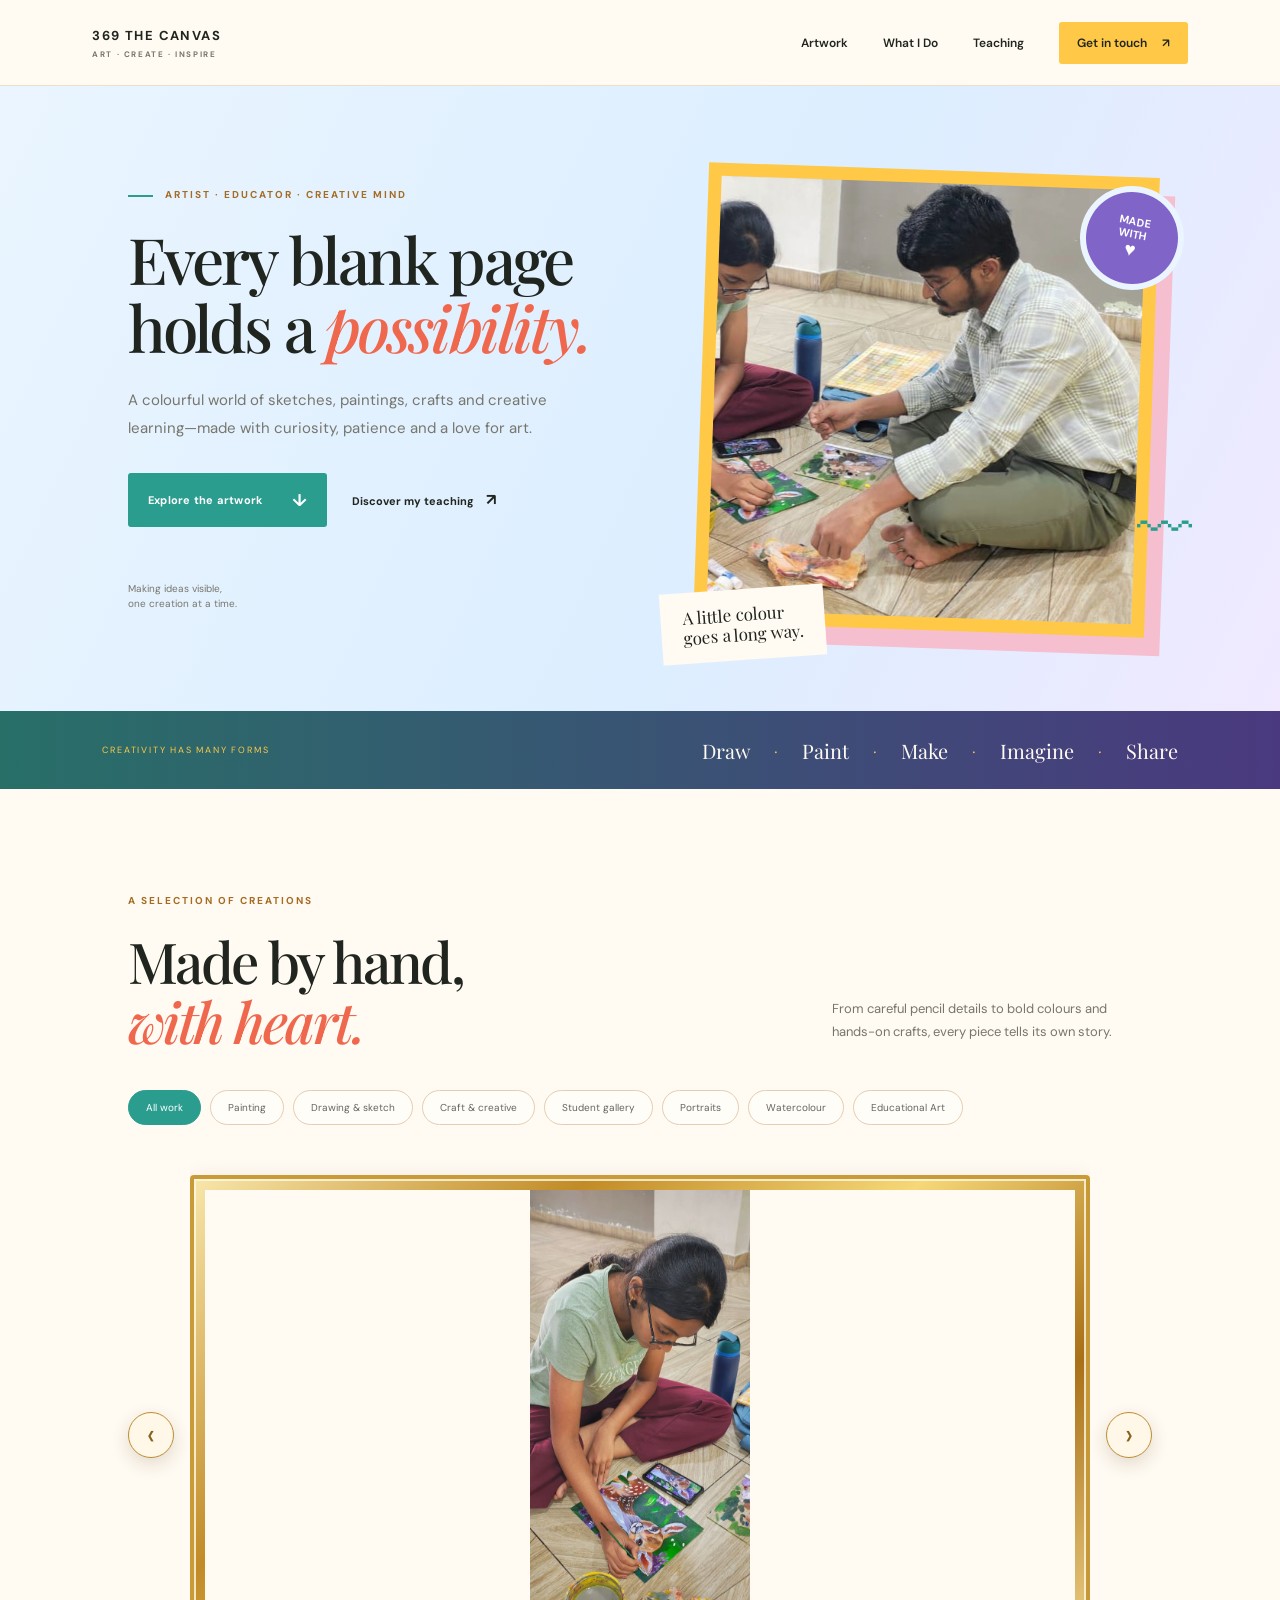
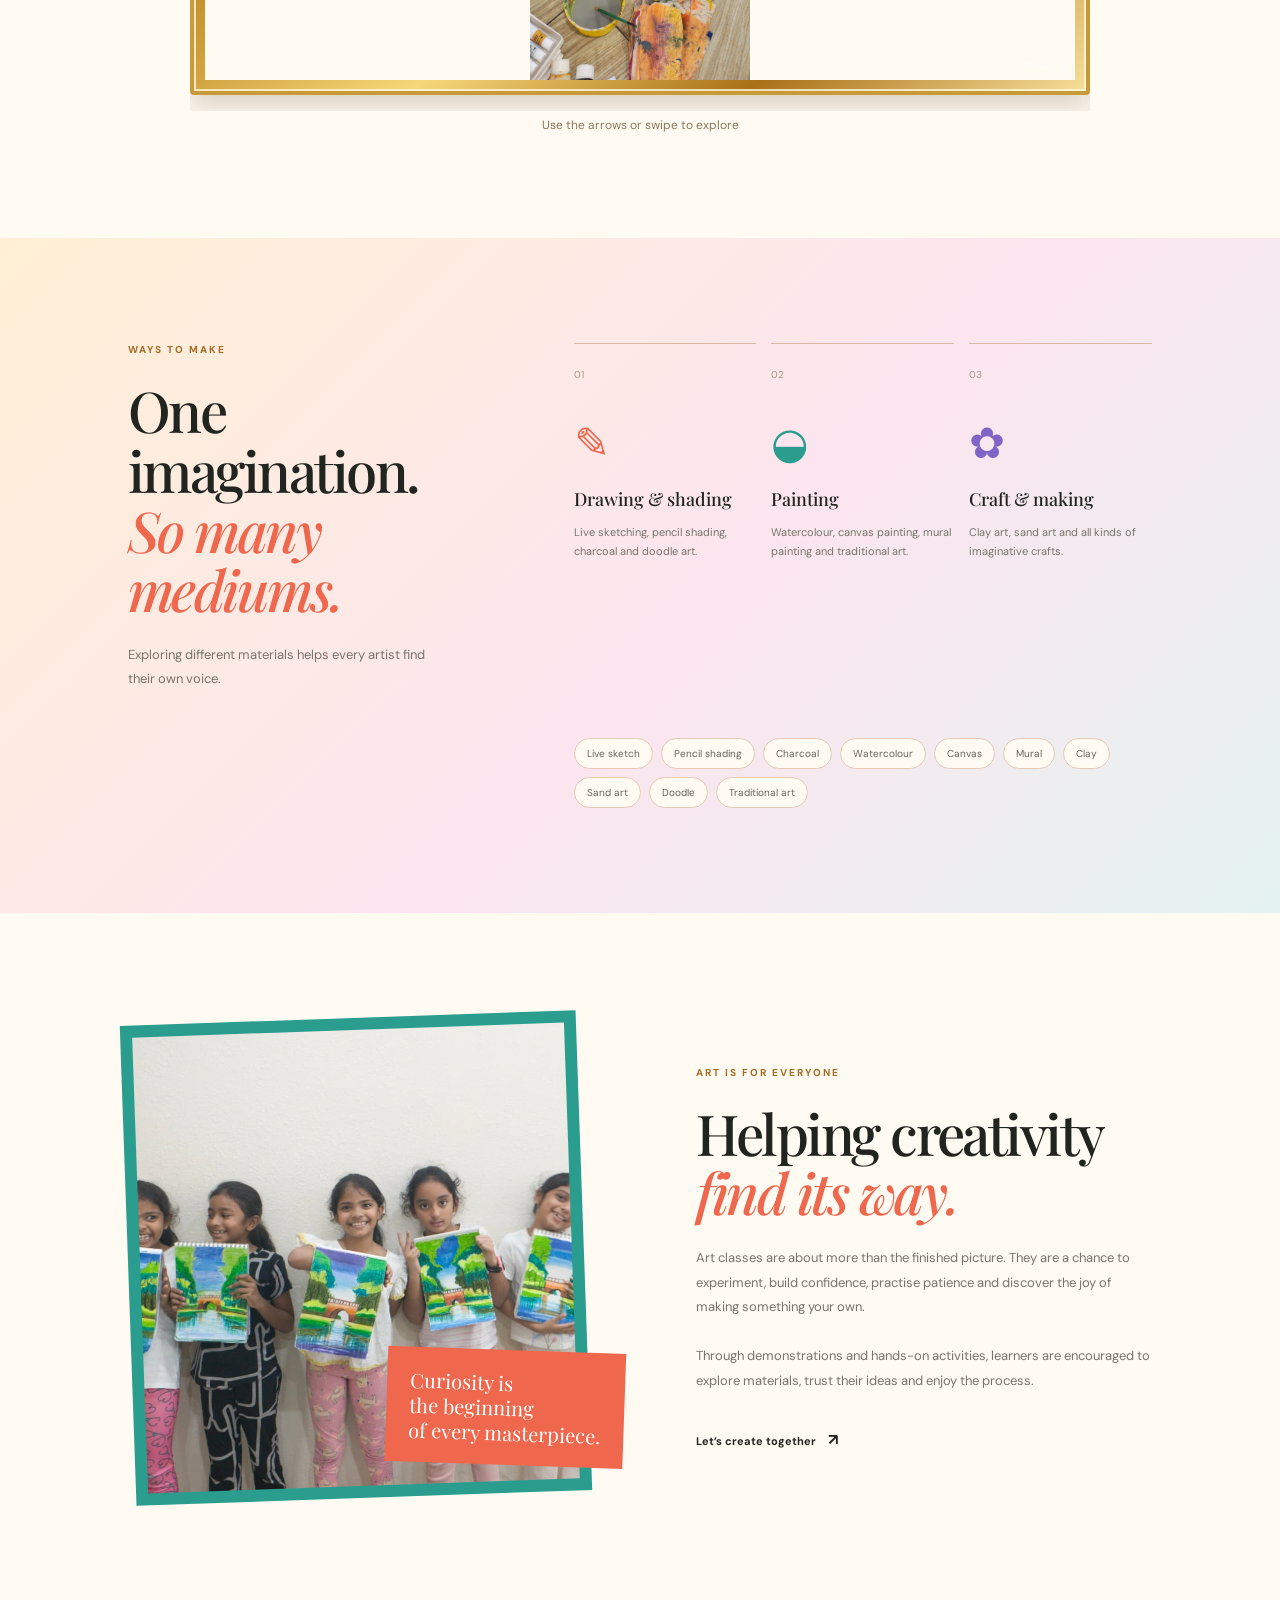
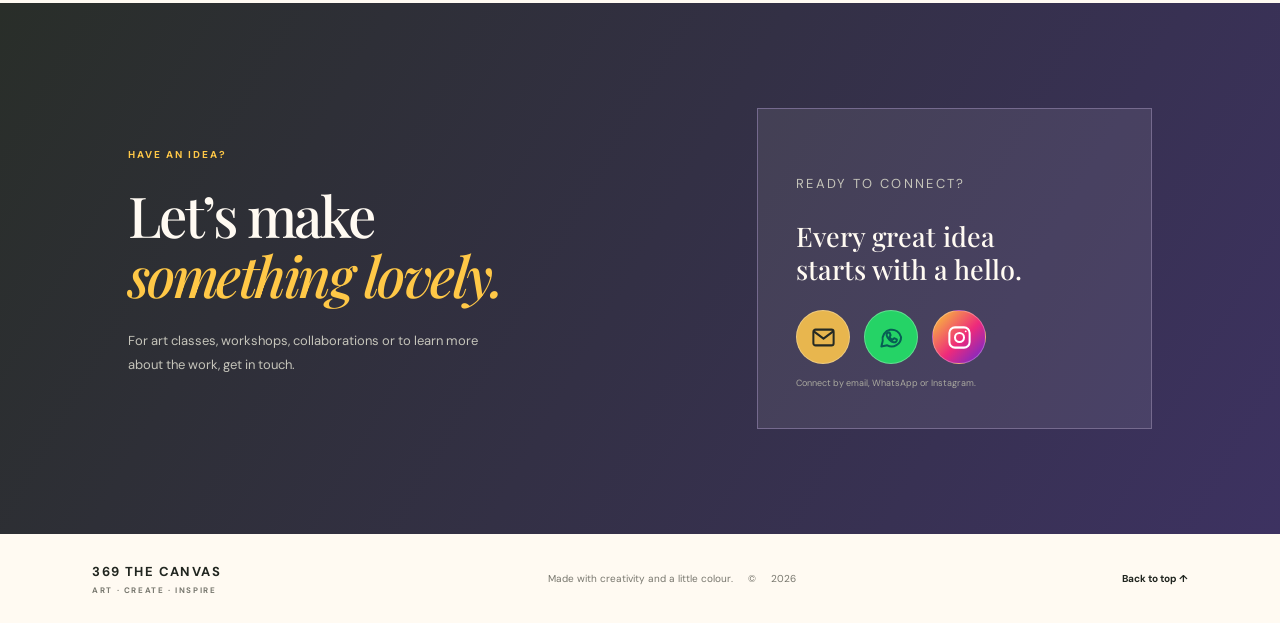
==== commit 0fb7f09c: "update layout" ====
--- a/index.html
+++ b/index.html
@@ -54,7 +54,9 @@
         <button class="filter" data-filter="watercolour">Watercolour</button>
         <button class="filter" data-filter="educational">Educational Art</button>
       </div>
-      <div class="gallery-carousel" aria-label="Artwork carousel">\n        <button class="carousel-arrow carousel-prev" type="button" aria-label="Previous artwork">‹</button>\n        <div class="gallery-track" id="gallery">
+      <div class="gallery-carousel" aria-label="Artwork carousel">
+        <button class="carousel-arrow carousel-prev" type="button" aria-label="Previous artwork">‹</button>
+        <div class="gallery-track" id="gallery">
         <button class="art-card tall" data-category="painting" data-title="Colour in Progress" data-caption="A close-up of a colourful painting in the making."><img src="assets/artwork-01.jpeg" alt="Artist working on a colourful painting"><span class="art-label">01 <b>Painting</b></span></button>
         <button class="art-card" data-category="learning" data-title="Young Artists, Big Ideas" data-caption="Students proudly share their finished artwork."><img src="assets/artwork-02.jpeg" alt="Two students showing their colourful artwork"><span class="art-label">02 <b>Student gallery</b></span></button>
         <button class="art-card" data-category="painting" data-title="A Study in Colour" data-caption="Layering colour and shape to bring a scene to life."><img src="assets/artwork-04.jpeg" alt="Student painting a colourful scene"><span class="art-label">03 <b>Painting</b></span></button>
--- a/style.css
+++ b/style.css
@@ -143,3 +143,120 @@
   #work .gallery-track>.art-card{height:clamp(270px,72vw,400px) !important;padding:7px !important;border-width:3px !important}
   #work .carousel-arrow{width:32px !important;height:32px !important;font-size:22px !important}
 }
+
+
+/* === 369 THE CANVAS — FINAL GALLERY LAYOUT === */
+#work .gallery-carousel{
+  position:relative !important;
+  display:block !important;
+  width:100% !important;
+  max-width:1120px !important;
+  margin:34px auto 0 !important;
+  padding:0 62px !important;
+  box-sizing:border-box !important;
+}
+#work .gallery-track{
+  display:flex !important;
+  flex-direction:row !important;
+  flex-wrap:nowrap !important;
+  width:100% !important;
+  height:auto !important;
+  min-width:0 !important;
+  margin:0 !important;
+  padding:16px 0 !important;
+  gap:20px !important;
+  overflow-x:auto !important;
+  overflow-y:hidden !important;
+  scroll-snap-type:x mandatory !important;
+  scroll-behavior:smooth !important;
+  scrollbar-width:none !important;
+  -ms-overflow-style:none !important;
+  touch-action:pan-x !important;
+}
+#work .gallery-track::-webkit-scrollbar{display:none !important}
+#work .gallery-track > .art-card{
+  position:relative !important;
+  display:block !important;
+  flex:0 0 100% !important;
+  width:100% !important;
+  min-width:100% !important;
+  max-width:100% !important;
+  height:clamp(320px,46vw,520px) !important;
+  margin:0 !important;
+  padding:11px !important;
+  box-sizing:border-box !important;
+  overflow:hidden !important;
+  border:4px solid #c99a38 !important;
+  border-radius:4px !important;
+  background:linear-gradient(135deg,#f8e6aa,#c18b27 28%,#f6d878 52%,#a97017 76%,#f7df99) !important;
+  box-shadow:0 12px 28px rgba(75,52,15,.20),inset 0 0 0 2px rgba(255,250,225,.8) !important;
+  scroll-snap-align:center !important;
+  cursor:pointer !important;
+}
+#work .gallery-track > .art-card img{
+  display:block !important;
+  width:100% !important;
+  height:100% !important;
+  max-width:none !important;
+  max-height:none !important;
+  object-fit:contain !important;
+  object-position:center !important;
+  background:#fffaf2 !important;
+  border:0 !important;
+  transform:none !important;
+}
+#work .gallery-track > .art-card:after{display:none !important}
+#work .gallery-track > .art-card .art-label{
+  position:absolute !important;
+  left:18px !important;
+  bottom:18px !important;
+  z-index:3 !important;
+}
+#work .carousel-arrow{
+  position:absolute !important;
+  top:50% !important;
+  transform:translateY(-50%) !important;
+  z-index:20 !important;
+  display:grid !important;
+  place-items:center !important;
+  width:46px !important;
+  height:46px !important;
+  margin:0 !important;
+  padding:0 !important;
+  border:1px solid #bd8b2e !important;
+  border-radius:50% !important;
+  background:#fff8e8 !important;
+  color:#8a611b !important;
+  font-size:30px !important;
+  line-height:1 !important;
+  cursor:pointer !important;
+  box-shadow:0 6px 18px rgba(75,52,15,.16) !important;
+  opacity:1 !important;
+  visibility:visible !important;
+}
+#work .carousel-prev{left:0 !important}
+#work .carousel-next{right:0 !important}
+#work .carousel-arrow:hover{
+  background:#f1d487 !important;
+  transform:translateY(-50%) scale(1.05) !important;
+}
+#work .carousel-hint{
+  text-align:center !important;
+  margin:6px 0 0 !important;
+  color:#8a795d !important;
+  font-size:12px !important;
+}
+@media(max-width:650px){
+  #work .gallery-carousel{padding:0 40px !important}
+  #work .gallery-track{gap:12px !important;padding:10px 0 !important}
+  #work .gallery-track > .art-card{
+    height:clamp(250px,70vw,390px) !important;
+    padding:7px !important;
+    border-width:3px !important;
+  }
+  #work .carousel-arrow{
+    width:32px !important;
+    height:32px !important;
+    font-size:22px !important;
+  }
+}
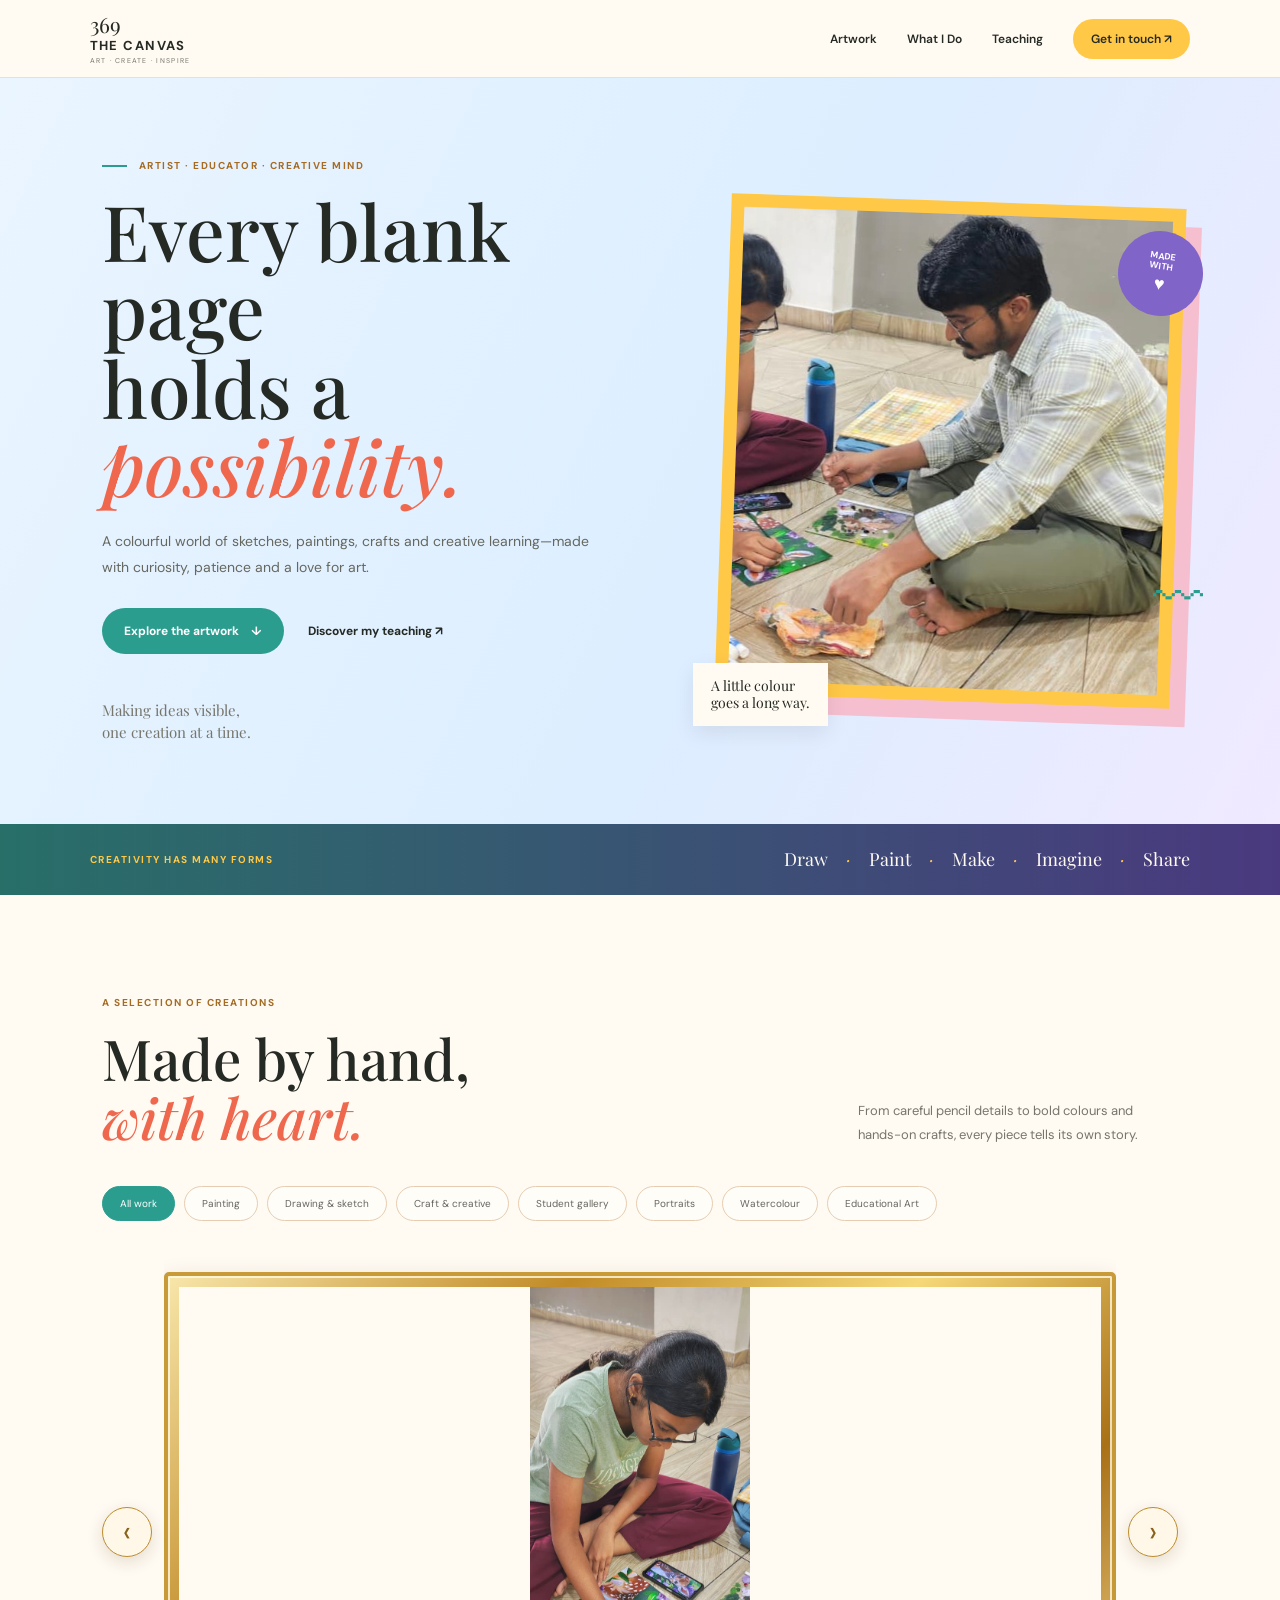
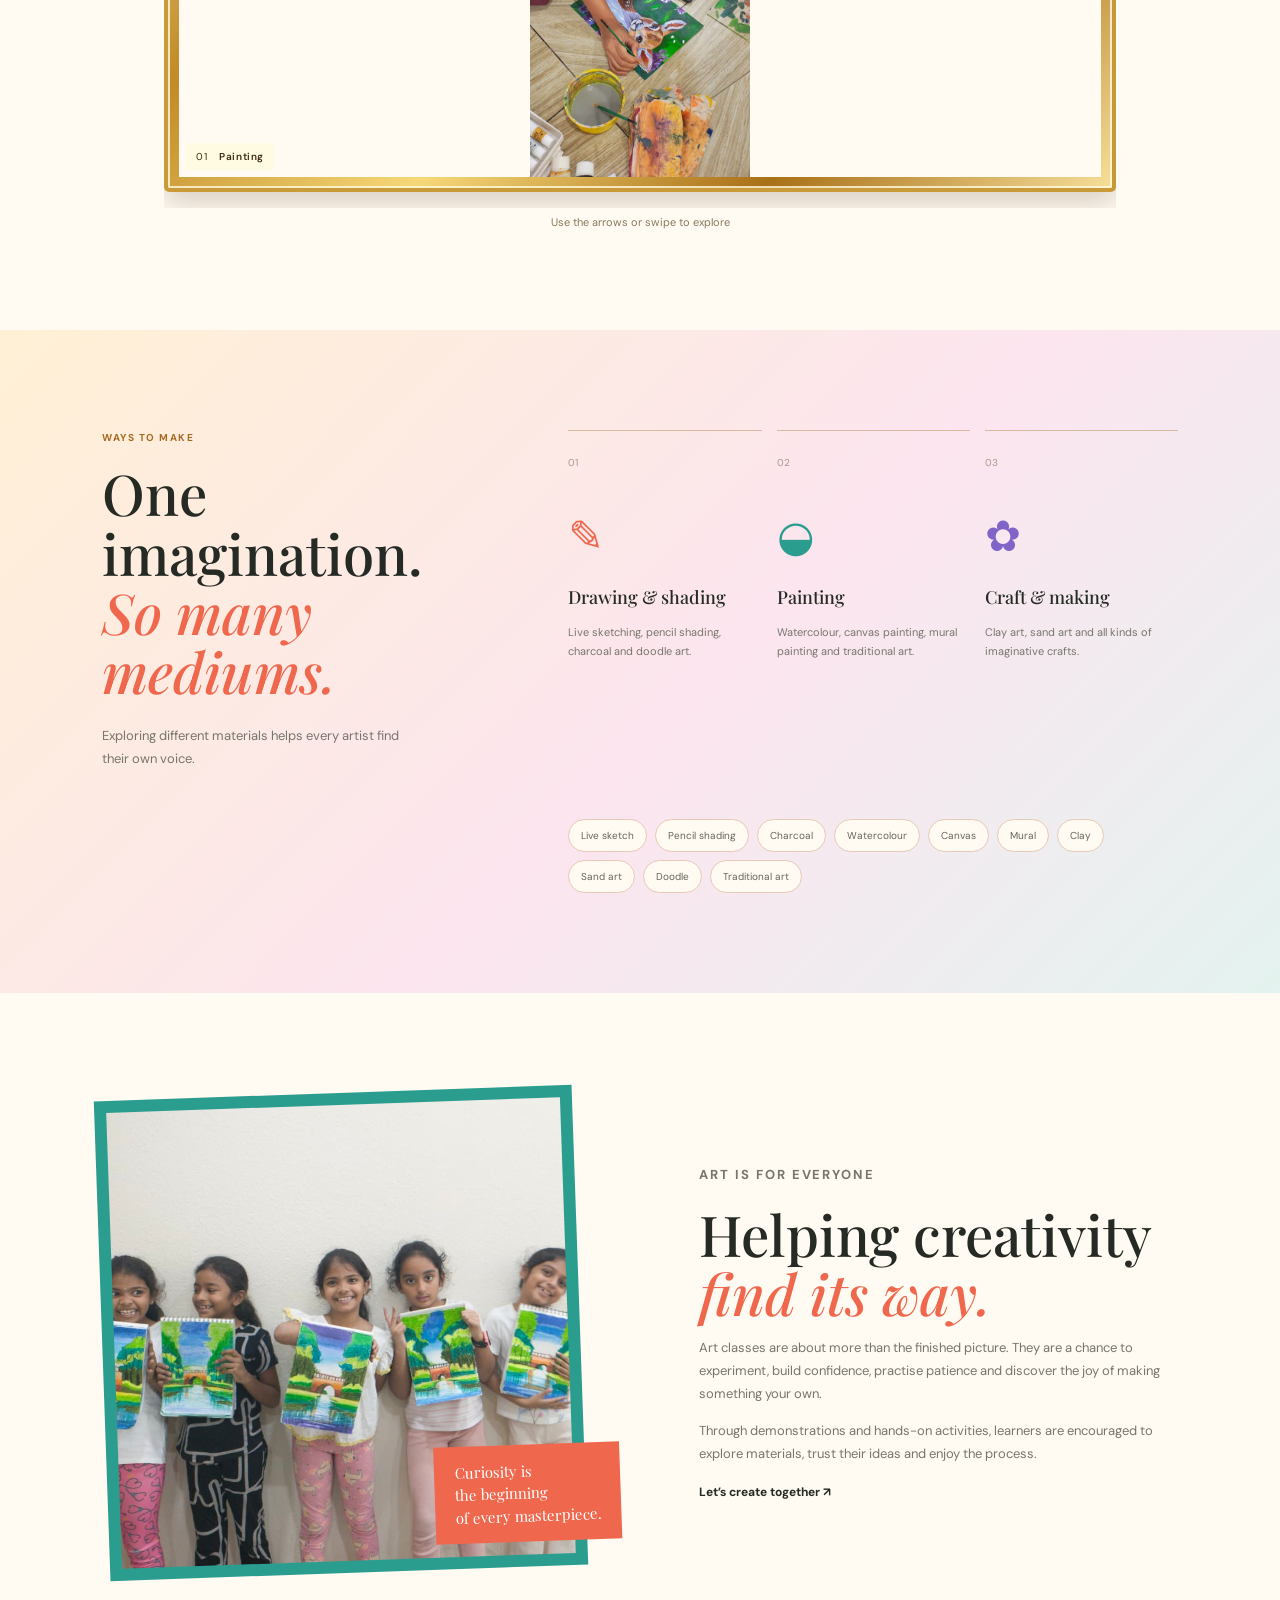
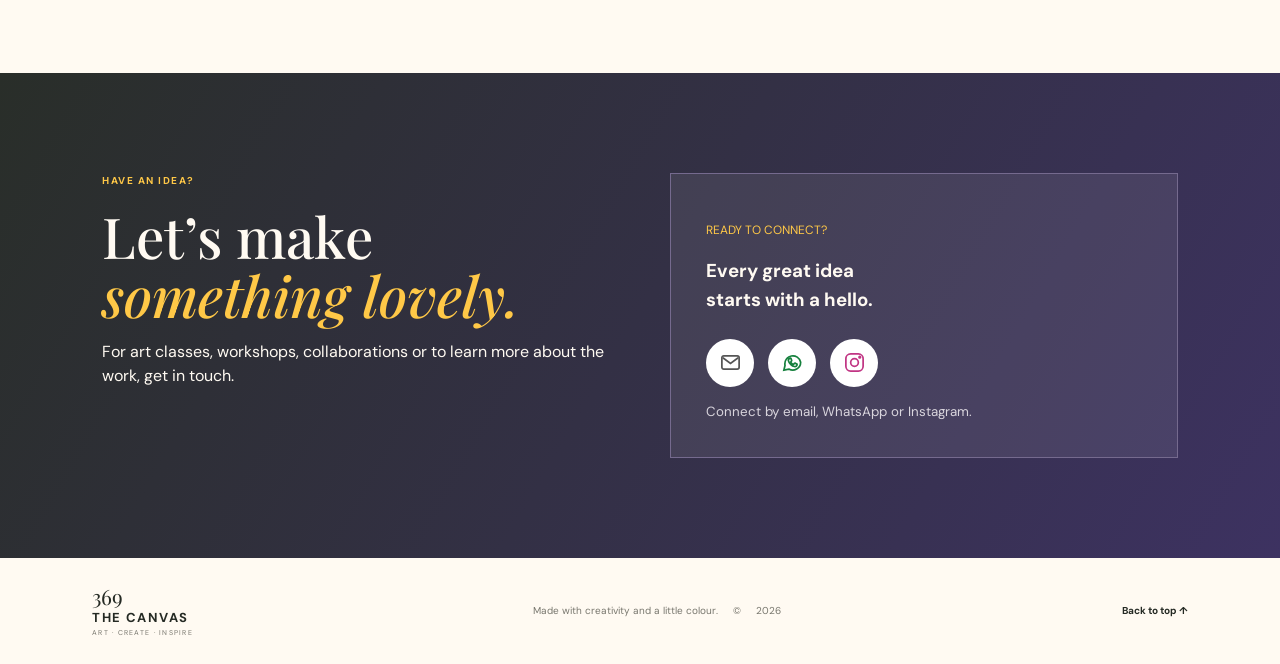
==== commit 7732152f: "Files fixed" ====
--- a/index.html
+++ b/index.html
@@ -7,7 +7,7 @@
   <title>369 The Canvas — Art & Creative Learning</title>
   <link rel="preconnect" href="https://fonts.googleapis.com">
   <link href="https://fonts.googleapis.com/css2?family=DM+Sans:wght@400;500;600;700&family=Playfair+Display:wght@500;600;700&display=swap" rel="stylesheet">
-  <link rel="stylesheet" href="style.css">
+  <link rel="stylesheet" href="style.css?v=4">
 </head>
 <body>
   <header class="site-header">
@@ -45,32 +45,32 @@
         <p class="section-description">From careful pencil details to bold colours and hands-on crafts, every piece tells its own story.</p>
       </div>
       <div class="filter-row" role="group" aria-label="Filter artwork">
-        <button class="filter active" data-filter="all">All work</button>
-        <button class="filter" data-filter="painting">Painting</button>
-        <button class="filter" data-filter="drawing">Drawing & sketch</button>
-        <button class="filter" data-filter="craft">Craft & creative</button>
-        <button class="filter" data-filter="learning">Student gallery</button>
-        <button class="filter" data-filter="portrait">Portraits</button>
-        <button class="filter" data-filter="watercolour">Watercolour</button>
-        <button class="filter" data-filter="educational">Educational Art</button>
+        <button type="button" class="filter active" data-filter="all">All work</button>
+        <button type="button" class="filter" data-filter="painting">Painting</button>
+        <button type="button" class="filter" data-filter="drawing">Drawing & sketch</button>
+        <button type="button" class="filter" data-filter="craft">Craft & creative</button>
+        <button type="button" class="filter" data-filter="learning">Student gallery</button>
+        <button type="button" class="filter" data-filter="portrait">Portraits</button>
+        <button type="button" class="filter" data-filter="watercolour">Watercolour</button>
+        <button type="button" class="filter" data-filter="educational">Educational Art</button>
       </div>
       <div class="gallery-carousel" aria-label="Artwork carousel">
         <button class="carousel-arrow carousel-prev" type="button" aria-label="Previous artwork">‹</button>
         <div class="gallery-track" id="gallery">
-        <button class="art-card tall" data-category="painting" data-title="Colour in Progress" data-caption="A close-up of a colourful painting in the making."><img src="assets/artwork-01.jpeg" alt="Artist working on a colourful painting"><span class="art-label">01 <b>Painting</b></span></button>
+        <button type="button" class="art-card tall" data-category="painting" data-title="Colour in Progress" data-caption="A close-up of a colourful painting in the making."><img src="assets/artwork-01.jpeg" alt="Artist working on a colourful painting"><span class="art-label">01 <b>Painting</b></span></button>
         <button class="art-card" data-category="learning" data-title="Young Artists, Big Ideas" data-caption="Students proudly share their finished artwork."><img src="assets/artwork-02.jpeg" alt="Two students showing their colourful artwork"><span class="art-label">02 <b>Student gallery</b></span></button>
         <button class="art-card" data-category="painting" data-title="A Study in Colour" data-caption="Layering colour and shape to bring a scene to life."><img src="assets/artwork-04.jpeg" alt="Student painting a colourful scene"><span class="art-label">03 <b>Painting</b></span></button>
-        <button class="art-card wide" data-category="learning" data-title="Art Outdoors" data-caption="Students sketching from observation in an outdoor setting."><img src="assets/artwork-05.jpeg" alt="Students drawing outdoors on easels"><span class="art-label">04 <b>Student gallery</b></span></button>
+        <button type="button" class="art-card wide" data-category="learning" data-title="Art Outdoors" data-caption="Students sketching from observation in an outdoor setting."><img src="assets/artwork-05.jpeg" alt="Students drawing outdoors on easels"><span class="art-label">04 <b>Student gallery</b></span></button>
         <button class="art-card" data-category="drawing" data-title="Observational Drawing" data-caption="Learning to notice shapes, light and detail."><img src="assets/artwork-06.jpeg" alt="Students presenting landscape drawings"><span class="art-label">05 <b>Drawing</b></span></button>
-        <button class="art-card tall" data-category="learning" data-title="Creative Practice" data-caption="A student focused on developing a colourful artwork."><img src="assets/artwork-07.jpeg" alt="Student painting while seated on the floor"><span class="art-label">06 <b>In the studio</b></span></button>
+        <button type="button" class="art-card tall" data-category="learning" data-title="Creative Practice" data-caption="A student focused on developing a colourful artwork."><img src="assets/artwork-07.jpeg" alt="Student painting while seated on the floor"><span class="art-label">06 <b>In the studio</b></span></button>
         <button class="art-card" data-category="craft" data-title="Colourful Creations" data-caption="A collection of bright, playful student projects."><img src="assets/artwork-08.jpeg" alt="Students displaying colourful creative work"><span class="art-label">07 <b>Creative learning</b></span></button>
         <button class="art-card" data-category="craft" data-title="Little Works of Art" data-caption="Young artists share their colourful creations."><img src="assets/artwork-09.jpeg" alt="Children holding colourful artwork"><span class="art-label">08 <b>Craft & creative</b></span></button>
         <button class="art-card" data-category="learning" data-title="Guided Art Time" data-caption="A teacher supports a student through the creative process."><img src="assets/artwork-10.jpeg" alt="Teacher guiding a student during an art activity"><span class="art-label">09 <b>Teaching moments</b></span></button>
-        <button class="art-card wide" data-category="learning" data-title="A Day of Art" data-caption="Students work at easels in a leafy outdoor space."><img src="assets/artwork-11.jpeg" alt="Students painting at easels outdoors"><span class="art-label">10 <b>Student gallery</b></span></button>
+        <button type="button" class="art-card wide" data-category="learning" data-title="A Day of Art" data-caption="Students work at easels in a leafy outdoor space."><img src="assets/artwork-11.jpeg" alt="Students painting at easels outdoors"><span class="art-label">10 <b>Student gallery</b></span></button>
         <button class="art-card" data-category="drawing" data-title="Sketching from Life" data-caption="Practising observation and drawing from real surroundings."><img src="assets/artwork-12.jpeg" alt="Students sketching a scene at easels"><span class="art-label">11 <b>Live sketch</b></span></button>
         <button class="art-card" data-category="painting" data-title="Art in the Making" data-caption="A close look at the hands-on painting process."><img src="assets/artwork-13.jpeg" alt="Artist painting a colourful picture"><span class="art-label">12 <b>Painting</b></span></button>
-        <button class="art-card tall sand-art-card" data-category="craft" data-title="Sand Art — City of Creativity" data-caption="A detailed sand artwork celebrating imagination and the city."><img src="assets/sand-art-01.jpeg" alt="Artist creating a detailed city-themed sand artwork"><span class="art-label">13 <b>Sand art</b></span></button>
-        <button class="art-card sand-art-card" data-category="craft" data-title="Sand Art — Heritage in Sand" data-caption="A heritage-inspired sand artwork, carefully shaped by hand."><img src="assets/sand-art-02.jpeg" alt="Artist creating a heritage-inspired sand artwork"><span class="art-label">14 <b>Sand art</b></span></button>
+        <button type="button" class="art-card tall sand-art-card" data-category="craft" data-title="Sand Art — City of Creativity" data-caption="A detailed sand artwork celebrating imagination and the city."><img src="assets/sand-art-01.jpeg" alt="Artist creating a detailed city-themed sand artwork"><span class="art-label">13 <b>Sand art</b></span></button>
+        <button type="button" class="art-card sand-art-card" data-category="craft" data-title="Sand Art — Heritage in Sand" data-caption="A heritage-inspired sand artwork, carefully shaped by hand."><img src="assets/sand-art-02.jpeg" alt="Artist creating a heritage-inspired sand artwork"><span class="art-label">14 <b>Sand art</b></span></button>
         <button class="art-card" data-category="portrait" data-title="Child Portrait" data-caption="Portrait study in expressive colour."><img src="assets/new-portrait-child.jpeg" alt="Child Portrait"><span class="art-label">15 <b>Portrait</b></span></button>
         <button class="art-card" data-category="watercolour" data-title="Watercolour Landscape" data-caption="A bright countryside landscape in watercolour."><img src="assets/new-watercolour-landscape.jpeg" alt="Watercolour Landscape"><span class="art-label">16 <b>Watercolour</b></span></button>
         <button class="art-card" data-category="painting" data-title="Ganesha Study" data-caption="A detailed devotional painting study."><img src="assets/new-ganesha-painting.jpeg" alt="Ganesha Study"><span class="art-label">17 <b>painting</b></span></button>
@@ -120,6 +120,6 @@
   <footer><a class="brand" href="#home" aria-label="369 The Canvas home"><span>369 <b>THE CANVAS</b><small>ART · CREATE · INSPIRE</small></span></a><p>Made with creativity and a little colour. <span>© <span id="year"></span></span></p><a href="#home" class="back-top">Back to top ↑</a></footer>
 
   <div class="lightbox" id="lightbox" aria-hidden="true"><button class="lightbox-close" aria-label="Close image">×</button><button class="lightbox-prev" aria-label="Previous image">←</button><figure><img src="" alt=""><figcaption></figcaption></figure><button class="lightbox-next" aria-label="Next image">→</button></div>
-  <script src="script.js"></script>
+  <script src="script.js?v=4"></script>
 </body>
-</html>
+</html>
--- a/style.css
+++ b/style.css
@@ -1,262 +1,1150 @@
-*{box-sizing:border-box}html{scroll-behavior:smooth}body{margin:0;background:#eaf5ff;color:#20251f;font-family:"DM Sans",sans-serif}a{color:inherit;text-decoration:none}button{font:inherit}.site-header{height:86px;padding:0 7.2%;display:flex;align-items:center;justify-content:space-between;border-bottom:1px solid #e9e5db;background:#eaf5ff;position:sticky;top:0;z-index:10}.brand{display:flex;align-items:center;gap:10px;font-weight:700;letter-spacing:.11em;font-size:13px}.brand-mark{font-size:33px;color:#d85e3e;line-height:1}.brand small{display:block;font-size:8px;letter-spacing:.2em;margin-top:5px;color:#77776e}.nav{display:flex;align-items:center;gap:35px;font-size:12px;font-weight:600}.nav a:not(.nav-cta):hover,.text-link:hover{color:#d85e3e}.nav-cta{background:#e8b64e;padding:13px 18px;border-radius:3px}.nav-cta span{margin-left:12px}.menu-toggle{display:none;border:0;background:none;font-size:25px}.hero{min-height:625px;padding:72px 10% 70px;display:grid;grid-template-columns:1fr .9fr;gap:7%;align-items:center;overflow:hidden}.eyebrow{font-size:10px;letter-spacing:.2em;font-weight:700;color:#8c6a35;margin:0 0 24px}.eyebrow span{display:inline-block;width:25px;height:2px;background:#d85e3e;vertical-align:middle;margin-right:8px}.hero h1,.section h2{font-family:"Playfair Display",serif;font-weight:500;font-size:clamp(46px,5vw,72px);line-height:1.06;letter-spacing:-.045em;margin:0}.hero h1 em,.section h2 em{color:#d85e3e;font-weight:500}.hero-text{font-size:15px;line-height:1.85;color:#77766d;max-width:430px;margin:26px 0 30px}.hero-actions{display:flex;align-items:center;gap:25px;flex-wrap:wrap}.button{display:inline-flex;align-items:center;gap:30px;padding:16px 20px;font-size:11px;font-weight:700;letter-spacing:.02em;border-radius:3px;transition:transform .2s}.button:hover{transform:translateY(-3px)}.button-dark{background:#252a24;color:#fff}.button span{font-size:17px}.text-link{font-size:11px;font-weight:700}.text-link span{margin-left:9px;font-size:16px}.hero-note{display:flex;align-items:center;gap:12px;margin-top:54px;font-size:10px;line-height:1.5;color:#77766d}.note-star{font-size:28px;color:#d85e3e}.hero-art{position:relative;max-width:470px;margin:auto}.hero-frame{height:460px;width:100%;padding:13px;background:#e9bd59;transform:rotate(2deg);box-shadow:16px 18px 0 #e7ded0}.hero-frame img{height:100%;width:100%;object-fit:cover;object-position:center 35%;display:block;filter:saturate(.92)}.hero-sticker{position:absolute;right:-26px;top:22px;background:#d85e3e;color:white;width:92px;height:92px;border-radius:50%;display:grid;place-content:center;text-align:center;font-size:11px;font-weight:700;line-height:1.1;transform:rotate(10deg);box-shadow:0 0 0 6px #eaf5ff}.hero-sticker b{font-size:19px}.scribble{position:absolute;color:#d85e3e;font-size:40px}.scribble-one{left:-35px;top:40%}.scribble-two{right:-40px;bottom:14%;font-size:55px}.hero-caption{position:absolute;bottom:-30px;left:-40px;background:#eaf5ff;padding:15px 22px;font-family:"Playfair Display",serif;font-size:17px;line-height:1.2;transform:rotate(-4deg)}.intro-strip{background:#252a24;color:#eaf5ff;padding:24px 8%;display:flex;align-items:center;justify-content:space-between;gap:20px}.intro-strip>p{font-size:9px;letter-spacing:.2em;color:#e8b64e}.strip-words{display:flex;gap:24px;align-items:center;font-family:"Playfair Display",serif;font-size:20px}.strip-words i{color:#e8b64e;font-size:14px;font-style:normal}.section{padding:105px 10%}.section-heading{display:flex;justify-content:space-between;align-items:end;gap:35px}.section-heading h2,.practice h2,.teaching h2,.contact h2{font-size:clamp(42px,4.4vw,61px)}.section-description{max-width:320px;color:#77766d;font-size:13px;line-height:1.8;margin-bottom:7px}.filter-row{display:flex;gap:9px;flex-wrap:wrap;margin:40px 0 28px}.filter{border:1px solid #ded9cd;background:transparent;border-radius:30px;padding:10px 17px;font-size:10px;color:#65665e;cursor:pointer}.filter.active,.filter:hover{background:#252a24;color:white;border-color:#252a24}.gallery{display:grid;grid-template-columns:repeat(4,1fr);grid-auto-rows:210px;gap:17px}.art-card{position:relative;border:0;padding:0;overflow:hidden;background:#e7dfd1;cursor:pointer;text-align:left;min-width:0}.art-card img{width:100%;height:100%;object-fit:cover;display:block;transition:transform .45s}.art-card:hover img{transform:scale(1.055)}.art-card:after{content:"";position:absolute;inset:45% 0 0;background:linear-gradient(transparent,rgba(22,25,20,.65));pointer-events:none}.art-card.tall{grid-row:span 2}.art-card.wide{grid-column:span 2}.art-label{position:absolute;z-index:1;bottom:15px;left:16px;right:15px;color:white;font-size:10px;letter-spacing:.06em;display:flex;justify-content:space-between;gap:8px}.art-label b{font-weight:500;opacity:.9}.practice{background:#ede8dc;display:grid;grid-template-columns:.8fr 1.2fr;gap:60px;align-items:start}.practice-heading>p:last-child{font-size:13px;line-height:1.8;color:#77766d;max-width:300px;margin-top:24px}.medium-grid{display:grid;grid-template-columns:repeat(3,1fr);gap:15px}.medium-grid article{border-top:1px solid #cfc7b7;padding:18px 0 0;position:relative}.medium-grid article>span{font-size:10px;color:#a39a89}.medium-icon{font-family:"Playfair Display",serif;font-size:43px;color:#d85e3e;margin:28px 0 18px}.medium-grid h3{font-family:"Playfair Display",serif;font-size:18px;font-weight:500;margin:0 0 12px}.medium-grid p{font-size:11px;line-height:1.7;color:#77766d;margin:0}.medium-tags{grid-column:2;display:flex;gap:8px;flex-wrap:wrap;margin-top:-25px}.medium-tags span{border:1px solid #d2cabb;padding:8px 12px;border-radius:25px;font-size:10px;color:#65665e}.teaching{display:grid;grid-template-columns:1fr 1fr;gap:11%;align-items:center}.teaching-image{height:480px;position:relative;background:#e8b64e;padding:12px;transform:rotate(-2deg)}.teaching-image img{width:100%;height:100%;object-fit:cover;object-position:center;display:block}.image-note{position:absolute;right:-35px;bottom:28px;background:#d85e3e;color:white;padding:20px 23px;font-family:"Playfair Display",serif;font-size:20px;line-height:1.25;transform:rotate(4deg)}.teaching-copy>p:not(.eyebrow){font-size:13px;line-height:1.9;color:#77766d;margin:24px 0}.teaching-copy .text-link{display:inline-block;margin-top:12px}.contact{background:#252a24;color:#eaf5ff;display:grid;grid-template-columns:1fr .75fr;gap:10%;align-items:center}.contact .eyebrow{color:#e8b64e}.contact>div>p:not(.eyebrow){color:#c5c4ba;max-width:370px;font-size:13px;line-height:1.8;margin-top:25px}.contact h2 em{color:#e8b64e}.contact-card{background:#343a32;padding:38px;position:relative;border:1px solid #50554b}.contact-spark{position:absolute;right:24px;top:18px;color:#e8b64e;font-size:35px}.contact-card>p{font-size:9px;letter-spacing:.18em;color:#e8b64e}.contact-card h3{font-family:"Playfair Display",serif;font-size:27px;line-height:1.2;font-weight:500;margin:25px 0}.button-light{background:#e8b64e;color:#252a24}.contact-card small{display:block;font-size:9px;color:#aaa99f;line-height:1.6;margin-top:18px}footer{padding:28px 7.2%;display:flex;align-items:center;justify-content:space-between;gap:20px}footer p{font-size:10px;color:#77766d}footer p span{margin-left:12px}.back-top{font-size:10px;font-weight:700}.lightbox{position:fixed;inset:0;background:rgba(20,23,19,.94);z-index:30;display:none;align-items:center;justify-content:center;padding:5vw;gap:25px}.lightbox.open{display:flex}.lightbox figure{margin:0;max-width:min(78vw,850px);max-height:85vh;text-align:center}.lightbox figure img{max-width:100%;max-height:75vh;object-fit:contain;display:block;margin:auto}.lightbox figcaption{color:#eaf5ff;font-size:12px;margin-top:15px}.lightbox button{background:none;border:0;color:white;font-size:30px;cursor:pointer}.lightbox-close{position:absolute;right:30px;top:20px;font-size:40px!important}.lightbox button:focus-visible,.filter:focus-visible,a:focus-visible{outline:2px solid #d85e3e;outline-offset:4px}
-@media(max-width:900px){.site-header{padding:0 5%}.hero{padding:60px 7%;gap:5%}.hero-frame{height:390px}.section{padding:80px 7%}.practice{gap:35px}.gallery{grid-template-columns:repeat(3,1fr);grid-auto-rows:190px}.teaching{gap:8%}.teaching-image{height:400px}.intro-strip{padding:20px 5%}.strip-words{gap:12px;font-size:17px}}
-@media(max-width:650px){.site-header{height:70px}.menu-toggle{display:block}.nav{display:none;position:absolute;top:69px;left:0;right:0;background:#eaf5ff;padding:20px 7%;border-bottom:1px solid #e9e5db;flex-direction:column;align-items:stretch;gap:20px}.nav.open{display:flex}.nav-cta{text-align:center}.hero{grid-template-columns:1fr;padding:55px 7% 75px;gap:55px}.hero h1{font-size:53px}.hero-art{width:85%;max-width:390px}.hero-frame{height:390px}.hero-caption{left:-22px}.intro-strip{display:block;text-align:center}.intro-strip>p{margin:0 0 15px}.strip-words{justify-content:center;flex-wrap:wrap;font-size:16px;gap:10px}.section{padding:70px 7%}.section-heading{display:block}.section-description{margin-top:25px}.gallery{grid-template-columns:repeat(2,1fr);grid-auto-rows:170px;gap:10px}.art-card.wide{grid-column:span 2}.practice{grid-template-columns:1fr;gap:35px}.medium-grid{gap:12px}.medium-grid h3{font-size:16px}.medium-grid p{font-size:10px}.medium-tags{grid-column:1;margin-top:0}.teaching{grid-template-columns:1fr;gap:55px}.teaching-image{width:87%;height:390px;margin:0 auto}.image-note{right:-25px}.contact{grid-template-columns:1fr;gap:40px}.contact-card{padding:30px}footer{padding:25px 7%;flex-wrap:wrap}footer p{order:3;width:100%;margin:0}.lightbox{gap:8px;padding:20px}.lightbox figure{max-width:78vw}.lightbox button{font-size:23px}.lightbox-close{right:15px;top:10px}}
-@media(prefers-reduced-motion:reduce){html{scroll-behavior:auto}*,*:before,*:after{transition:none!important}}
-
-/* 369 The Canvas branding */
-.brand b{font-weight:700;letter-spacing:.11em}
-
-.whatsapp-button{margin-top:10px;background:#d7e8d6;color:#20251f}
-
-
-/* Brighter, more playful 369 palette */
-:root{--coral:#ef684e;--sun:#ffc847;--teal:#2a9d8f;--violet:#8064c8;--pink:#f28ab2;--ink:#252a24}
-body{background:#fffaf2}
-.site-header{background:#fffaf2;border-bottom-color:#f0dfc8}
-.nav-cta{background:var(--sun)}
-.nav a:not(.nav-cta):hover,.text-link:hover{color:var(--coral)}
-.hero{background:linear-gradient(115deg,#eaf5ff 0%,#dceeff 58%,#f0e9ff 100%)}
-.eyebrow{color:#a66b22}
-.eyebrow span{background:var(--teal)}
-.hero h1 em,.section h2 em{color:var(--coral)}
-.button-dark{background:var(--teal)}
-.hero-frame{background:var(--sun);box-shadow:16px 18px 0 #f5bfd0}
-.hero-sticker{background:var(--violet)}
-.scribble{color:var(--teal)}
-.hero-caption{background:#fffaf2}
-.intro-strip{background:linear-gradient(90deg,#286f68,#4a397f);color:#fffaf2}
-.intro-strip>p,.strip-words i{color:var(--sun)}
-.filter{border-color:#e6cdb2;background:#fffdf8}
-.filter.active,.filter:hover{background:var(--teal);border-color:var(--teal)}
-.art-card{background:#f9d6a5}
-.art-card:after{background:linear-gradient(transparent,rgba(32,25,40,.68))}
-.practice{background:linear-gradient(135deg,#fff0d5,#fce5ef 55%,#e4f3ef)}
-.medium-grid article{border-top-color:#d8bba2}
-.medium-icon{color:var(--coral)}
-.medium-grid article:nth-child(2) .medium-icon{color:var(--teal)}
-.medium-grid article:nth-child(3) .medium-icon{color:var(--violet)}
-.medium-tags span{background:#fffaf2;border-color:#e7c9b6}
-.teaching-image{background:var(--teal)}
-.image-note{background:var(--coral)}
-.contact{background:linear-gradient(120deg,#292e29,#3d3261);color:#fffaf2}
-.contact .eyebrow,.contact-card>p{color:var(--sun)}
-.contact h2 em{color:#ffc847}
-.contact-card{background:rgba(255,255,255,.08);border-color:#756a8e}
-.button-light{background:var(--sun);color:#252a24}
-.whatsapp-button{background:#bcebd0}
-.back-top:hover{color:var(--coral)}
-@media(max-width:650px){.nav{background:#fffaf2}}
-
-/* Icon-only contact links */
-.contact-socials{display:flex;align-items:center;gap:14px;margin:20px 0 8px}.social-icon{width:54px;height:54px;border-radius:50%;display:grid;place-items:center;border:1px solid rgba(255,255,255,.28);transition:transform .2s,box-shadow .2s}.social-icon:hover{transform:translateY(-3px);box-shadow:0 7px 18px rgba(0,0,0,.2)}.social-icon svg{width:27px;height:27px;fill:none;stroke:currentColor;stroke-width:1.8;stroke-linecap:round;stroke-linejoin:round}.email-icon{background:#e8b64e;color:#252a24}.whatsapp-icon{background:#25D366;color:#075E54}.instagram-icon{background:linear-gradient(135deg,#f9ce34,#ee2a7b 55%,#6228d7);color:white}.social-icon .icon-dot{fill:currentColor;stroke:none}.contact-card .contact-socials+small{margin-top:12px}
-
-
-/* Centered, swipeable artwork carousel */
-.gallery-carousel{display:grid;grid-template-columns:48px minmax(0,1fr) 48px;align-items:center;gap:16px;margin-top:30px}
-.gallery-track{display:flex;gap:22px;overflow-x:auto;scroll-snap-type:x mandatory;scroll-behavior:smooth;padding:22px max(4%,calc((100% - 780px)/2));scrollbar-width:none;overscroll-behavior-x:contain}
-.gallery-track::-webkit-scrollbar{display:none}
-.gallery-track .art-card{flex:0 0 min(72%,520px);height:440px;scroll-snap-align:center;border-radius:18px;overflow:hidden;box-shadow:0 16px 38px rgba(37,42,36,.14);border:0;cursor:pointer}
-.gallery-track .art-card img{width:100%;height:100%;object-fit:cover;display:block;transition:transform .45s ease}
-.gallery-track .art-card:hover img{transform:scale(1.035)}
-.gallery-track .art-card.wide,.gallery-track .art-card.tall{grid-column:auto;grid-row:auto}
-.carousel-arrow{width:46px;height:46px;border-radius:50%;border:1px solid #d7c5ae;background:#fffaf2;color:#252a24;font-size:32px;line-height:1;cursor:pointer;box-shadow:0 5px 15px rgba(37,42,36,.08);transition:transform .2s,background .2s}
-.carousel-arrow:hover{background:#ffc847;transform:scale(1.06)}
-.carousel-hint{text-align:center;color:#77766d;font-size:12px;margin:12px 0 0}
-.art-card[hidden]{display:none!important}
+/* =========================================================
+   369 THE CANVAS
+   Clean complete stylesheet
+   ========================================================= */
+
+:root{
+  --coral:#ef684e;
+  --sun:#ffc847;
+  --teal:#2a9d8f;
+  --violet:#8064c8;
+  --pink:#f28ab2;
+  --ink:#252a24;
+  --cream:#fffaf2;
+  --light-blue:#eaf5ff;
+  --border:#e6cdb2;
+  --gold:#c99a38;
+  --gold-dark:#a97017;
+}
+
+*{
+  box-sizing:border-box;
+}
+
+html{
+  scroll-behavior:smooth;
+}
+
+body{
+  margin:0;
+  background:var(--cream);
+  color:var(--ink);
+  font-family:"DM Sans",sans-serif;
+  line-height:1.5;
+}
+
+img{
+  max-width:100%;
+}
+
+a{
+  color:inherit;
+  text-decoration:none;
+}
+
+button{
+  font-family:inherit;
+}
+
+/* =========================
+   HEADER
+   ========================= */
+
+.site-header{
+  height:78px;
+  padding:0 7%;
+  display:flex;
+  align-items:center;
+  justify-content:space-between;
+  position:sticky;
+  top:0;
+  z-index:100;
+  background:var(--cream);
+  border-bottom:1px solid #f0dfc8;
+}
+
+.brand{
+  display:flex;
+  align-items:center;
+}
+
+.brand span{
+  display:flex;
+  flex-direction:column;
+  line-height:1;
+  font-family:"Playfair Display",serif;
+  font-size:21px;
+}
+
+.brand b{
+  font-family:"DM Sans",sans-serif;
+  font-size:13px;
+  letter-spacing:.11em;
+  margin-top:4px;
+}
+
+.brand small{
+  font-family:"DM Sans",sans-serif;
+  font-size:7px;
+  letter-spacing:.18em;
+  margin-top:5px;
+  color:#77766d;
+}
+
+.nav{
+  display:flex;
+  align-items:center;
+  gap:30px;
+}
+
+.nav a{
+  font-size:12px;
+  font-weight:600;
+}
+
+.nav a:not(.nav-cta):hover{
+  color:var(--coral);
+}
+
+.nav-cta{
+  background:var(--sun);
+  padding:11px 18px;
+  border-radius:30px;
+}
+
+.menu-toggle{
+  display:none;
+  border:0;
+  background:none;
+  font-size:25px;
+  cursor:pointer;
+}
+
+/* =========================
+   HERO
+   ========================= */
+
+.hero{
+  min-height:650px;
+  padding:80px 8%;
+  display:grid;
+  grid-template-columns:1fr .85fr;
+  align-items:center;
+  gap:8%;
+  background:linear-gradient(115deg,#eaf5ff 0%,#dceeff 58%,#f0e9ff 100%);
+}
+
+.hero-copy{
+  position:relative;
+}
+
+.eyebrow{
+  margin:0 0 18px;
+  color:#a66b22;
+  font-size:10px;
+  font-weight:700;
+  letter-spacing:.15em;
+}
+
+.eyebrow span{
+  display:inline-block;
+  width:25px;
+  height:2px;
+  background:var(--teal);
+  margin-right:8px;
+  vertical-align:middle;
+}
+
+.hero h1{
+  margin:0;
+  font-family:"Playfair Display",serif;
+  font-size:clamp(48px,6vw,78px);
+  line-height:1.02;
+  font-weight:500;
+}
+
+.hero h1 em{
+  color:var(--coral);
+}
+
+.hero-text{
+  max-width:510px;
+  margin:25px 0;
+  color:#66685f;
+  font-size:14px;
+  line-height:1.8;
+}
+
+.hero-actions{
+  display:flex;
+  align-items:center;
+  gap:24px;
+  margin-top:28px;
+}
+
+.button{
+  display:inline-flex;
+  align-items:center;
+  gap:12px;
+  padding:14px 22px;
+  border-radius:30px;
+  font-size:12px;
+  font-weight:700;
+}
+
+.button-dark{
+  background:var(--teal);
+  color:white;
+}
+
+.text-link{
+  font-size:12px;
+  font-weight:700;
+}
+
+.text-link:hover{
+  color:var(--coral);
+}
+
+.hero-note{
+  margin-top:45px;
+  font-family:"Playfair Display",serif;
+  font-size:15px;
+  color:#77766d;
+}
+
+.hero-art{
+  position:relative;
+  width:100%;
+  max-width:480px;
+  margin:auto;
+}
+
+.hero-frame{
+  height:500px;
+  padding:13px;
+  background:var(--sun);
+  box-shadow:16px 18px 0 #f5bfd0;
+  transform:rotate(2deg);
+}
+
+.hero-frame img{
+  width:100%;
+  height:100%;
+  object-fit:cover;
+  display:block;
+}
+
+.hero-sticker{
+  position:absolute;
+  right:-25px;
+  top:30px;
+  width:85px;
+  height:85px;
+  border-radius:50%;
+  display:flex;
+  align-items:center;
+  justify-content:center;
+  flex-direction:column;
+  text-align:center;
+  background:var(--violet);
+  color:white;
+  font-size:9px;
+  font-weight:700;
+  line-height:1.1;
+  transform:rotate(8deg);
+}
+
+.hero-sticker b{
+  font-size:18px;
+  margin-top:4px;
+}
+
+.hero-caption{
+  position:absolute;
+  bottom:-25px;
+  left:-30px;
+  padding:14px 18px;
+  background:var(--cream);
+  font-family:"Playfair Display",serif;
+  font-size:14px;
+  line-height:1.25;
+  box-shadow:0 7px 20px rgba(0,0,0,.08);
+}
+
+.scribble{
+  position:absolute;
+  right:-25px;
+  bottom:65px;
+  color:var(--teal);
+  font-size:50px;
+}
+
+/* =========================
+   INTRO STRIP
+   ========================= */
+
+.intro-strip{
+  padding:22px 7%;
+  display:flex;
+  align-items:center;
+  justify-content:space-between;
+  gap:20px;
+  background:linear-gradient(90deg,#286f68,#4a397f);
+  color:var(--cream);
+}
+
+.intro-strip>p{
+  margin:0;
+  color:var(--sun);
+  font-size:10px;
+  font-weight:700;
+  letter-spacing:.15em;
+}
+
+.strip-words{
+  display:flex;
+  align-items:center;
+  gap:18px;
+  font-family:"Playfair Display",serif;
+  font-size:18px;
+}
+
+.strip-words i{
+  color:var(--sun);
+}
+
+/* =========================
+   GENERAL SECTIONS
+   ========================= */
+
+.section{
+  padding:100px 8%;
+}
+
+.section-heading{
+  display:grid;
+  grid-template-columns:1fr 320px;
+  gap:50px;
+  align-items:end;
+}
+
+.section-heading h2,
+.practice h2,
+.teaching h2,
+.contact h2{
+  margin:0;
+  font-family:"Playfair Display",serif;
+  font-size:clamp(42px,4.4vw,61px);
+  line-height:1.05;
+  font-weight:500;
+}
+
+.section h2 em,
+.contact h2 em{
+  color:var(--coral);
+}
+
+.section-description{
+  max-width:320px;
+  color:#77766d;
+  font-size:13px;
+  line-height:1.8;
+  margin:0;
+}
+
+/* =========================
+   FILTERS
+   ========================= */
+
+.filter-row{
+  display:flex;
+  align-items:center;
+  gap:9px;
+  flex-wrap:wrap;
+  margin:40px 0 28px;
+}
+
+.filter{
+  appearance:none;
+  border:1px solid var(--border);
+  background:#fffdf8;
+  border-radius:30px;
+  padding:10px 17px;
+  font-size:10px;
+  color:#65665e;
+  cursor:pointer;
+  transition:.2s ease;
+  white-space:nowrap;
+}
+
+.filter:hover,
+.filter.active{
+  background:var(--teal);
+  border-color:var(--teal);
+  color:white;
+}
+
+/* =========================
+   GALLERY
+   ========================= */
+
+.gallery-carousel{
+  position:relative;
+  width:min(100%,1120px);
+  margin:35px auto 0;
+  padding:0 62px;
+}
+
+.gallery-track{
+  display:flex;
+  flex-direction:row;
+  flex-wrap:nowrap;
+  width:100%;
+  min-width:0;
+  padding:16px 0;
+  gap:20px;
+  overflow-x:auto;
+  overflow-y:hidden;
+  scroll-snap-type:x mandatory;
+  scroll-behavior:smooth;
+  scrollbar-width:none;
+  -ms-overflow-style:none;
+  touch-action:pan-x;
+  overscroll-behavior-x:contain;
+}
+
+.gallery-track::-webkit-scrollbar{
+  display:none;
+}
+
+/* One artwork fills the gallery viewport. */
+.gallery-track>.art-card{
+  appearance:none;
+  position:relative;
+  display:block;
+  flex:0 0 100%;
+  width:100%;
+  min-width:100%;
+  max-width:100%;
+  height:clamp(320px,46vw,520px);
+  margin:0;
+  padding:11px;
+  box-sizing:border-box;
+  overflow:hidden;
+  border:4px solid var(--gold);
+  border-radius:5px;
+  background:linear-gradient(
+    135deg,
+    #f8e6aa,
+    #c18b27 28%,
+    #f6d878 52%,
+    #a97017 76%,
+    #f7df99
+  );
+  box-shadow:
+    0 12px 28px rgba(75,52,15,.20),
+    inset 0 0 0 2px rgba(255,250,225,.8);
+  scroll-snap-align:start;
+  cursor:pointer;
+  text-align:left;
+  color:inherit;
+  transition:transform .2s ease,box-shadow .2s ease;
+}
+
+.gallery-track>.art-card:hover{
+  transform:translateY(-2px);
+  box-shadow:
+    0 15px 32px rgba(75,52,15,.23),
+    inset 0 0 0 2px rgba(255,250,225,.8);
+}
+
+/* JavaScript controls these classes. */
+.gallery-track>.art-card.category-hidden{
+  display:none !important;
+}
+
+.gallery-track>.art-card.category-visible{
+  display:block !important;
+}
+
+.gallery-track>.art-card img{
+  display:block;
+  width:100%;
+  height:100%;
+  max-width:none;
+  max-height:none;
+  object-fit:contain;
+  object-position:center;
+  background:#fffaf2;
+  border:0;
+}
+
+.gallery-track>.art-card:after{
+  display:none;
+}
+
+.art-label{
+  position:absolute;
+  left:18px;
+  bottom:18px;
+  z-index:3;
+  color:#3c2a10;
+  background:rgba(255,250,225,.92);
+  padding:7px 10px;
+  font-size:10px;
+  letter-spacing:.06em;
+  pointer-events:none;
+}
+
+.art-label b{
+  font-weight:600;
+  margin-left:8px;
+}
+
+.carousel-arrow{
+  position:absolute;
+  top:50%;
+  z-index:20;
+  width:50px;
+  height:50px;
+  transform:translateY(-50%);
+  display:grid;
+  place-items:center;
+  padding:0;
+  border:1px solid #bd8b2e;
+  border-radius:50%;
+  background:#fff8e8;
+  color:#8a611b;
+  font-size:30px;
+  line-height:1;
+  cursor:pointer;
+  box-shadow:0 5px 16px rgba(75,52,15,.15);
+  transition:.2s ease;
+}
+
+.carousel-arrow:hover{
+  background:#f1d487;
+  transform:translateY(-50%) scale(1.05);
+}
+
+.carousel-arrow:disabled{
+  opacity:.35;
+  cursor:default;
+  pointer-events:none;
+}
+
+.carousel-prev{
+  left:0;
+}
+
+.carousel-next{
+  right:0;
+}
+
+.carousel-hint{
+  text-align:center;
+  margin:6px 0 0;
+  color:#8a795d;
+  font-size:11px;
+}
+
+/* =========================
+   PRACTICE
+   ========================= */
+
+.practice{
+  background:linear-gradient(135deg,#fff0d5,#fce5ef 55%,#e4f3ef);
+  display:grid;
+  grid-template-columns:.8fr 1.2fr;
+  gap:60px;
+  align-items:start;
+}
+
+.practice-heading>p:last-child{
+  max-width:300px;
+  margin-top:24px;
+  color:#77766d;
+  font-size:13px;
+  line-height:1.8;
+}
+
+.medium-grid{
+  display:grid;
+  grid-template-columns:repeat(3,1fr);
+  gap:15px;
+}
+
+.medium-grid article{
+  border-top:1px solid #d8bba2;
+  padding:18px 0 0;
+}
+
+.medium-grid article>span{
+  font-size:10px;
+  color:#a39a89;
+}
+
+.medium-icon{
+  margin:28px 0 18px;
+  color:var(--coral);
+  font-family:"Playfair Display",serif;
+  font-size:43px;
+}
+
+.medium-grid article:nth-child(2) .medium-icon{
+  color:var(--teal);
+}
+
+.medium-grid article:nth-child(3) .medium-icon{
+  color:var(--violet);
+}
+
+.medium-grid h3{
+  margin:0 0 12px;
+  font-family:"Playfair Display",serif;
+  font-size:18px;
+  font-weight:500;
+}
+
+.medium-grid p{
+  margin:0;
+  color:#77766d;
+  font-size:11px;
+  line-height:1.7;
+}
+
+.medium-tags{
+  grid-column:2;
+  display:flex;
+  gap:8px;
+  flex-wrap:wrap;
+  margin-top:-25px;
+}
+
+.medium-tags span{
+  border:1px solid #e7c9b6;
+  background:var(--cream);
+  padding:8px 12px;
+  border-radius:25px;
+  font-size:10px;
+  color:#65665e;
+}
+
+/* =========================
+   TEACHING
+   ========================= */
+
+.teaching{
+  display:grid;
+  grid-template-columns:1fr 1fr;
+  gap:11%;
+  align-items:center;
+}
+
+.teaching-image{
+  height:480px;
+  position:relative;
+  background:var(--teal);
+  padding:12px;
+  transform:rotate(-2deg);
+}
+
+.teaching-image img{
+  width:100%;
+  height:100%;
+  object-fit:cover;
+}
+
+.image-note{
+  position:absolute;
+  right:-35px;
+  bottom:25px;
+  background:var(--coral);
+  color:white;
+  padding:15px 20px;
+  font-family:"Playfair Display",serif;
+  font-size:15px;
+}
+
+.teaching p{
+  color:#77766d;
+  font-size:13px;
+  line-height:1.8;
+}
+
+/* =========================
+   CONTACT
+   ========================= */
+
+.contact{
+  background:linear-gradient(120deg,#292e29,#3d3261);
+  color:var(--cream);
+  display:grid;
+  grid-template-columns:1fr 1fr;
+  gap:60px;
+}
+
+.contact .eyebrow{
+  color:var(--sun);
+}
+
+.contact h2 em{
+  color:var(--sun);
+}
+
+.contact-card{
+  padding:35px;
+  background:rgba(255,255,255,.08);
+  border:1px solid #756a8e;
+}
+
+.contact-card>p{
+  color:var(--sun);
+  font-size:12px;
+}
+
+.contact-card small{
+  display:block;
+  margin-top:15px;
+  color:#d9d5dd;
+}
+
+/* IMPORTANT: HTML uses .contact-socials */
+.contact-socials{
+  display:flex;
+  flex-direction:row;
+  align-items:center;
+  justify-content:flex-start;
+  gap:14px;
+  margin-top:25px;
+}
+
+.social-icon{
+  flex:0 0 48px;
+  width:48px;
+  height:48px;
+  border-radius:50%;
+  display:grid;
+  place-items:center;
+  background:#fff;
+  transition:.2s ease;
+}
+
+.social-icon svg{
+  width:23px;
+  height:23px;
+  fill:none;
+  stroke:currentColor;
+  stroke-width:1.8;
+}
+
+.social-icon:hover{
+  transform:translateY(-3px);
+}
+
+.instagram-icon{
+  color:#c13584;
+}
+
+.whatsapp-icon{
+  color:#15803d;
+}
+
+.email-icon{
+  color:#555;
+}
+
+.button-light{
+  display:inline-flex;
+  margin-top:20px;
+  padding:13px 20px;
+  border-radius:30px;
+  background:var(--sun);
+  color:var(--ink);
+  font-size:12px;
+  font-weight:700;
+}
+
+/* =========================
+   FOOTER
+   ========================= */
+
+footer{
+  padding:28px 7.2%;
+  display:flex;
+  align-items:center;
+  justify-content:space-between;
+  gap:20px;
+}
+
+footer p{
+  margin:0;
+  color:#77766d;
+  font-size:10px;
+}
+
+footer p span{
+  margin-left:12px;
+}
+
+.back-top{
+  font-size:10px;
+  font-weight:700;
+}
+
+/* =========================
+   LIGHTBOX
+   ========================= */
+
+.lightbox{
+  position:fixed;
+  inset:0;
+  z-index:200;
+  display:none;
+  align-items:center;
+  justify-content:center;
+  padding:5vw;
+  gap:25px;
+  background:rgba(20,23,19,.94);
+}
+
+.lightbox.open{
+  display:flex;
+}
+
+.lightbox figure{
+  margin:0;
+  max-width:min(78vw,850px);
+  max-height:85vh;
+  text-align:center;
+}
+
+.lightbox figure img{
+  max-width:100%;
+  max-height:75vh;
+  object-fit:contain;
+  display:block;
+  margin:auto;
+}
+
+.lightbox figcaption{
+  margin-top:15px;
+  color:#eaf5ff;
+  font-size:12px;
+}
+
+.lightbox button{
+  background:none;
+  border:0;
+  color:white;
+  font-size:30px;
+  cursor:pointer;
+}
+
+.lightbox-close{
+  position:absolute;
+  right:30px;
+  top:20px;
+  font-size:40px !important;
+}
+
+/* =========================
+   FOCUS
+   ========================= */
+
+.lightbox button:focus-visible,
+.filter:focus-visible,
+a:focus-visible,
+.carousel-arrow:focus-visible{
+  outline:2px solid var(--coral);
+  outline-offset:4px;
+}
+
+/* =========================
+   TABLET
+   ========================= */
+
+@media(max-width:900px){
+  .site-header{
+    padding:0 5%;
+  }
+
+  .hero{
+    padding:60px 7%;
+    gap:5%;
+  }
+
+  .hero-frame{
+    height:390px;
+  }
+
+  .section{
+    padding:80px 7%;
+  }
+
+  .practice{
+    gap:35px;
+  }
+
+  .teaching{
+    gap:8%;
+  }
+
+  .teaching-image{
+    height:400px;
+  }
+
+  .intro-strip{
+    padding:20px 5%;
+  }
+
+  .strip-words{
+    gap:12px;
+    font-size:17px;
+  }
+
+  .gallery-carousel{
+    padding:0 55px;
+  }
+
+  .carousel-prev{
+    left:2px;
+  }
+
+  .carousel-next{
+    right:2px;
+  }
+}
+
+/* =========================
+   MOBILE
+   ========================= */
+
 @media(max-width:650px){
- .gallery-carousel{grid-template-columns:34px minmax(0,1fr) 34px;gap:4px}
- .carousel-arrow{width:32px;height:32px;font-size:24px}
- .gallery-track{gap:14px;padding:16px 4%}
- .gallery-track .art-card{flex-basis:88%;height:360px}
-}
-
-/* 369 THE CANVAS — final gallery presentation */
-#work .gallery-carousel{
-  display:grid !important;
-  grid-template-columns:52px minmax(0,1fr) 52px !important;
-  align-items:center !important;
-  width:min(100%,1080px) !important;
-  margin:34px auto 0 !important;
-  gap:18px !important;
-}
-#work .gallery-track{
-  display:flex !important;
-  flex-direction:row !important;
-  flex-wrap:nowrap !important;
-  width:100% !important;
-  min-width:0 !important;
-  overflow-x:auto !important;
-  overflow-y:hidden !important;
-  gap:24px !important;
-  padding:18px 0 !important;
-  scroll-snap-type:x mandatory !important;
-  scroll-behavior:smooth !important;
-  scrollbar-width:none !important;
-  touch-action:pan-x !important;
-}
-#work .gallery-track::-webkit-scrollbar{display:none}
-#work .gallery-track>.art-card{
-  flex:0 0 100% !important;
-  width:100% !important;
-  min-width:100% !important;
-  height:clamp(300px,42vw,520px) !important;
-  padding:10px !important;
-  box-sizing:border-box !important;
-  border:4px solid #c99a38 !important;
-  border-radius:5px !important;
-  background:linear-gradient(135deg,#f8e6aa,#bd8725 28%,#f6d878 52%,#a97017 76%,#f7df99) !important;
-  box-shadow:0 12px 30px rgba(75,52,15,.2),inset 0 0 0 2px rgba(255,250,225,.7) !important;
-  overflow:hidden !important;
-  scroll-snap-align:center !important;
-}
-#work .gallery-track>.art-card img{
-  display:block !important;
-  width:100% !important;
-  height:100% !important;
-  object-fit:contain !important;
-  object-position:center !important;
-  background:#fffaf2 !important;
-  transform:none !important;
-}
-#work .gallery-track>.art-card:after{display:none !important}
-#work .carousel-arrow{
-  position:relative !important;
-  z-index:10 !important;
-  display:grid !important;
-  place-items:center !important;
-  width:48px !important;height:48px !important;
-  border:1px solid #bd8b2e !important;
-  border-radius:50% !important;
-  background:#fff8e8 !important;
-  color:#8a611b !important;
-  font-size:30px !important;
-  cursor:pointer !important;
-  box-shadow:0 5px 16px rgba(75,52,15,.15) !important;
-  opacity:1 !important;
-  visibility:visible !important;
-}
-#work .carousel-arrow:hover{background:#f1d487 !important;transform:scale(1.05)}
-#work .carousel-hint{text-align:center !important;margin:6px 0 0 !important;color:#8a795d !important}
-@media(max-width:650px){
-  #work .gallery-carousel{grid-template-columns:34px minmax(0,1fr) 34px !important;gap:7px !important}
-  #work .gallery-track{gap:14px !important;padding:12px 0 !important}
-  #work .gallery-track>.art-card{height:clamp(270px,72vw,400px) !important;padding:7px !important;border-width:3px !important}
-  #work .carousel-arrow{width:32px !important;height:32px !important;font-size:22px !important}
-}
-
-
-/* === 369 THE CANVAS — FINAL GALLERY LAYOUT === */
-#work .gallery-carousel{
-  position:relative !important;
-  display:block !important;
-  width:100% !important;
-  max-width:1120px !important;
-  margin:34px auto 0 !important;
-  padding:0 62px !important;
-  box-sizing:border-box !important;
-}
-#work .gallery-track{
-  display:flex !important;
-  flex-direction:row !important;
-  flex-wrap:nowrap !important;
-  width:100% !important;
-  height:auto !important;
-  min-width:0 !important;
-  margin:0 !important;
-  padding:16px 0 !important;
-  gap:20px !important;
-  overflow-x:auto !important;
-  overflow-y:hidden !important;
-  scroll-snap-type:x mandatory !important;
-  scroll-behavior:smooth !important;
-  scrollbar-width:none !important;
-  -ms-overflow-style:none !important;
-  touch-action:pan-x !important;
-}
-#work .gallery-track::-webkit-scrollbar{display:none !important}
-#work .gallery-track > .art-card{
-  position:relative !important;
-  display:block !important;
-  flex:0 0 100% !important;
-  width:100% !important;
-  min-width:100% !important;
-  max-width:100% !important;
-  height:clamp(320px,46vw,520px) !important;
-  margin:0 !important;
-  padding:11px !important;
-  box-sizing:border-box !important;
-  overflow:hidden !important;
-  border:4px solid #c99a38 !important;
-  border-radius:4px !important;
-  background:linear-gradient(135deg,#f8e6aa,#c18b27 28%,#f6d878 52%,#a97017 76%,#f7df99) !important;
-  box-shadow:0 12px 28px rgba(75,52,15,.20),inset 0 0 0 2px rgba(255,250,225,.8) !important;
-  scroll-snap-align:center !important;
-  cursor:pointer !important;
-}
-#work .gallery-track > .art-card img{
-  display:block !important;
-  width:100% !important;
-  height:100% !important;
-  max-width:none !important;
-  max-height:none !important;
-  object-fit:contain !important;
-  object-position:center !important;
-  background:#fffaf2 !important;
-  border:0 !important;
-  transform:none !important;
-}
-#work .gallery-track > .art-card:after{display:none !important}
-#work .gallery-track > .art-card .art-label{
-  position:absolute !important;
-  left:18px !important;
-  bottom:18px !important;
-  z-index:3 !important;
-}
-#work .carousel-arrow{
-  position:absolute !important;
-  top:50% !important;
-  transform:translateY(-50%) !important;
-  z-index:20 !important;
-  display:grid !important;
-  place-items:center !important;
-  width:46px !important;
-  height:46px !important;
-  margin:0 !important;
-  padding:0 !important;
-  border:1px solid #bd8b2e !important;
-  border-radius:50% !important;
-  background:#fff8e8 !important;
-  color:#8a611b !important;
-  font-size:30px !important;
-  line-height:1 !important;
-  cursor:pointer !important;
-  box-shadow:0 6px 18px rgba(75,52,15,.16) !important;
-  opacity:1 !important;
-  visibility:visible !important;
-}
-#work .carousel-prev{left:0 !important}
-#work .carousel-next{right:0 !important}
-#work .carousel-arrow:hover{
-  background:#f1d487 !important;
-  transform:translateY(-50%) scale(1.05) !important;
-}
-#work .carousel-hint{
-  text-align:center !important;
-  margin:6px 0 0 !important;
-  color:#8a795d !important;
-  font-size:12px !important;
-}
-@media(max-width:650px){
-  #work .gallery-carousel{padding:0 40px !important}
-  #work .gallery-track{gap:12px !important;padding:10px 0 !important}
-  #work .gallery-track > .art-card{
-    height:clamp(250px,70vw,390px) !important;
-    padding:7px !important;
-    border-width:3px !important;
-  }
-  #work .carousel-arrow{
-    width:32px !important;
-    height:32px !important;
-    font-size:22px !important;
-  }
-}
+  .site-header{
+    height:70px;
+  }
+
+  .menu-toggle{
+    display:block;
+  }
+
+  .nav{
+    display:none;
+    position:absolute;
+    top:69px;
+    left:0;
+    right:0;
+    background:var(--light-blue);
+    padding:20px 7%;
+    border-bottom:1px solid #e9e5db;
+    flex-direction:column;
+    align-items:stretch;
+    gap:20px;
+  }
+
+  .nav.open{
+    display:flex;
+  }
+
+  .nav-cta{
+    text-align:center;
+  }
+
+  .hero{
+    grid-template-columns:1fr;
+    padding:55px 7% 75px;
+    gap:55px;
+  }
+
+  .hero h1{
+    font-size:53px;
+  }
+
+  .hero-art{
+    width:85%;
+    max-width:390px;
+  }
+
+  .hero-frame{
+    height:390px;
+  }
+
+  .hero-caption{
+    left:-22px;
+  }
+
+  .hero-sticker{
+    right:-15px;
+  }
+
+  .intro-strip{
+    display:block;
+    text-align:center;
+  }
+
+  .intro-strip>p{
+    margin:0 0 15px;
+  }
+
+  .strip-words{
+    justify-content:center;
+    flex-wrap:wrap;
+    font-size:16px;
+    gap:10px;
+  }
+
+  .section{
+    padding:70px 7%;
+  }
+
+  .section-heading{
+    display:block;
+  }
+
+  .section-description{
+    margin-top:25px;
+  }
+
+  .filter-row{
+    gap:7px;
+    overflow-x:auto;
+    flex-wrap:nowrap;
+    padding-bottom:5px;
+    scrollbar-width:none;
+  }
+
+  .filter-row::-webkit-scrollbar{
+    display:none;
+  }
+
+  .filter{
+    flex:0 0 auto;
+    padding:9px 12px;
+    font-size:9px;
+  }
+
+  .gallery-carousel{
+    width:100%;
+    padding:0 35px;
+  }
+
+  .gallery-track{
+    gap:14px;
+    padding:12px 0;
+  }
+
+  .gallery-track>.art-card{
+    height:clamp(270px,72vw,400px);
+    padding:7px;
+    border-width:3px;
+  }
+
+  .carousel-arrow{
+    width:32px;
+    height:32px;
+    font-size:22px;
+  }
+
+  .carousel-prev{
+    left:0;
+  }
+
+  .carousel-next{
+    right:0;
+  }
+
+  .practice{
+    grid-template-columns:1fr;
+    gap:35px;
+  }
+
+  .medium-grid{
+    gap:12px;
+  }
+
+  .medium-grid h3{
+    font-size:16px;
+  }
+
+  .medium-grid p{
+    font-size:10px;
+  }
+
+  .medium-tags{
+    grid-column:1;
+    margin-top:0;
+  }
+
+  .teaching{
+    grid-template-columns:1fr;
+    gap:55px;
+  }
+
+  .teaching-image{
+    width:87%;
+    height:390px;
+    margin:0 auto;
+  }
+
+  .image-note{
+    right:-25px;
+  }
+
+  .contact{
+    grid-template-columns:1fr;
+    gap:40px;
+  }
+
+  .contact-card{
+    padding:30px;
+  }
+
+  .contact-socials{
+    flex-direction:row;
+    flex-wrap:nowrap;
+    gap:12px;
+  }
+
+  footer{
+    padding:25px 7%;
+    flex-wrap:wrap;
+  }
+
+  footer p{
+    order:3;
+    width:100%;
+    margin:0;
+  }
+
+  .lightbox{
+    gap:8px;
+    padding:20px;
+  }
+
+  .lightbox figure{
+    max-width:78vw;
+  }
+
+  .lightbox button{
+    font-size:23px;
+  }
+
+  .lightbox-close{
+    right:15px;
+    top:10px;
+  }
+}
+
+@media(prefers-reduced-motion:reduce){
+  html{
+    scroll-behavior:auto;
+  }
+
+  *,
+  *:before,
+  *:after{
+    transition:none !important;
+  }
+}
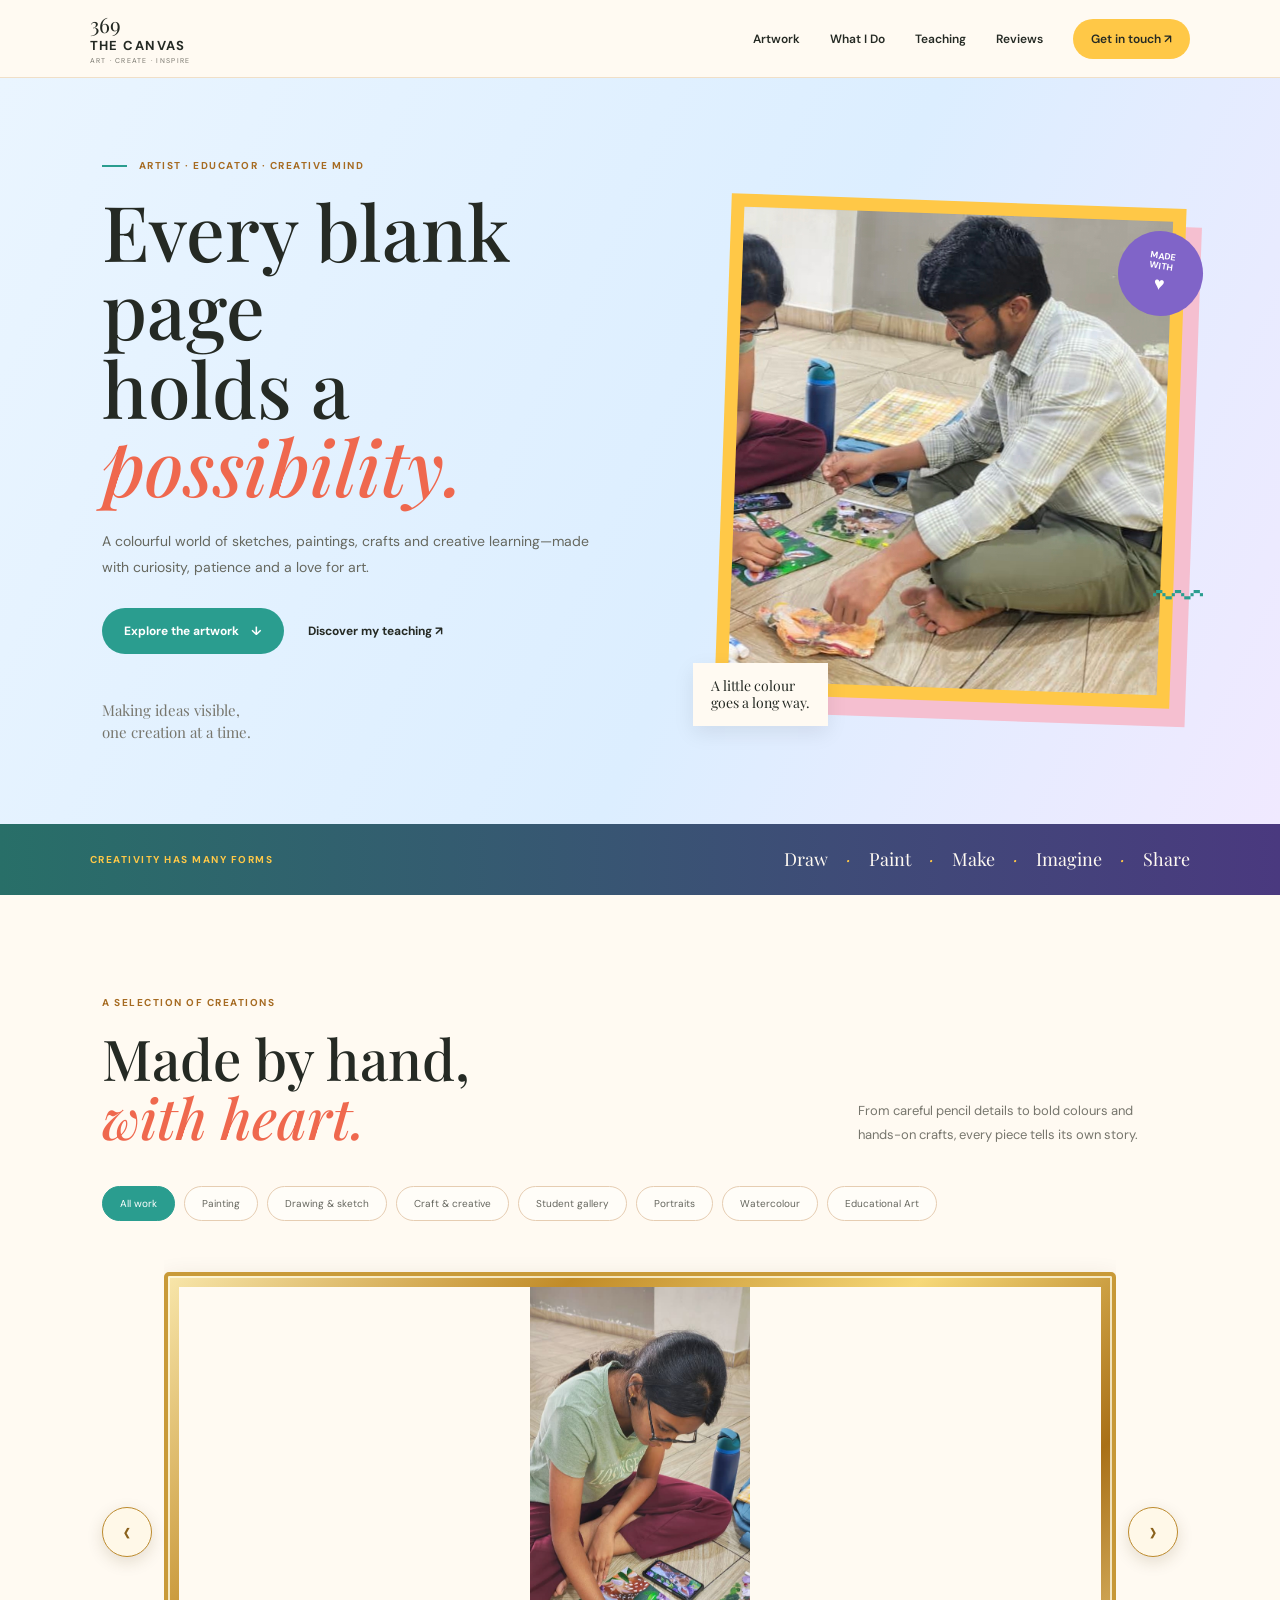
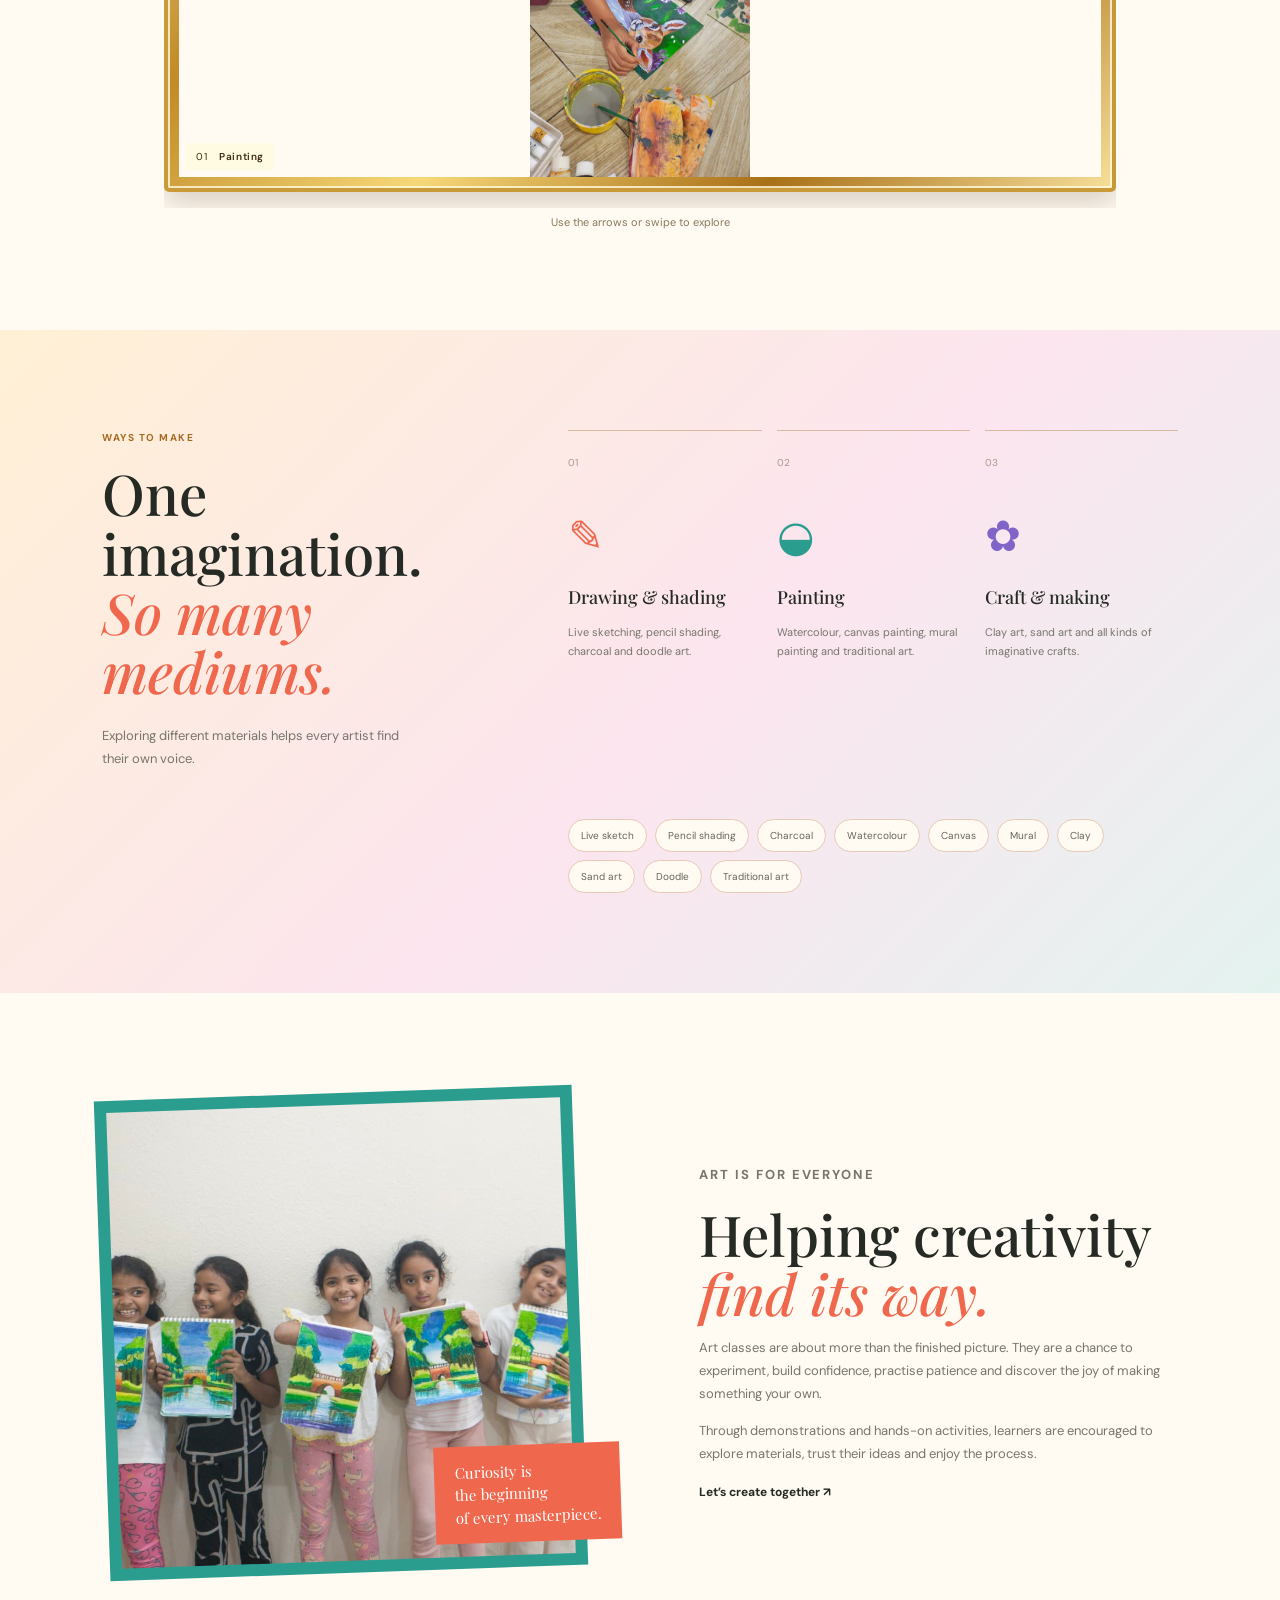
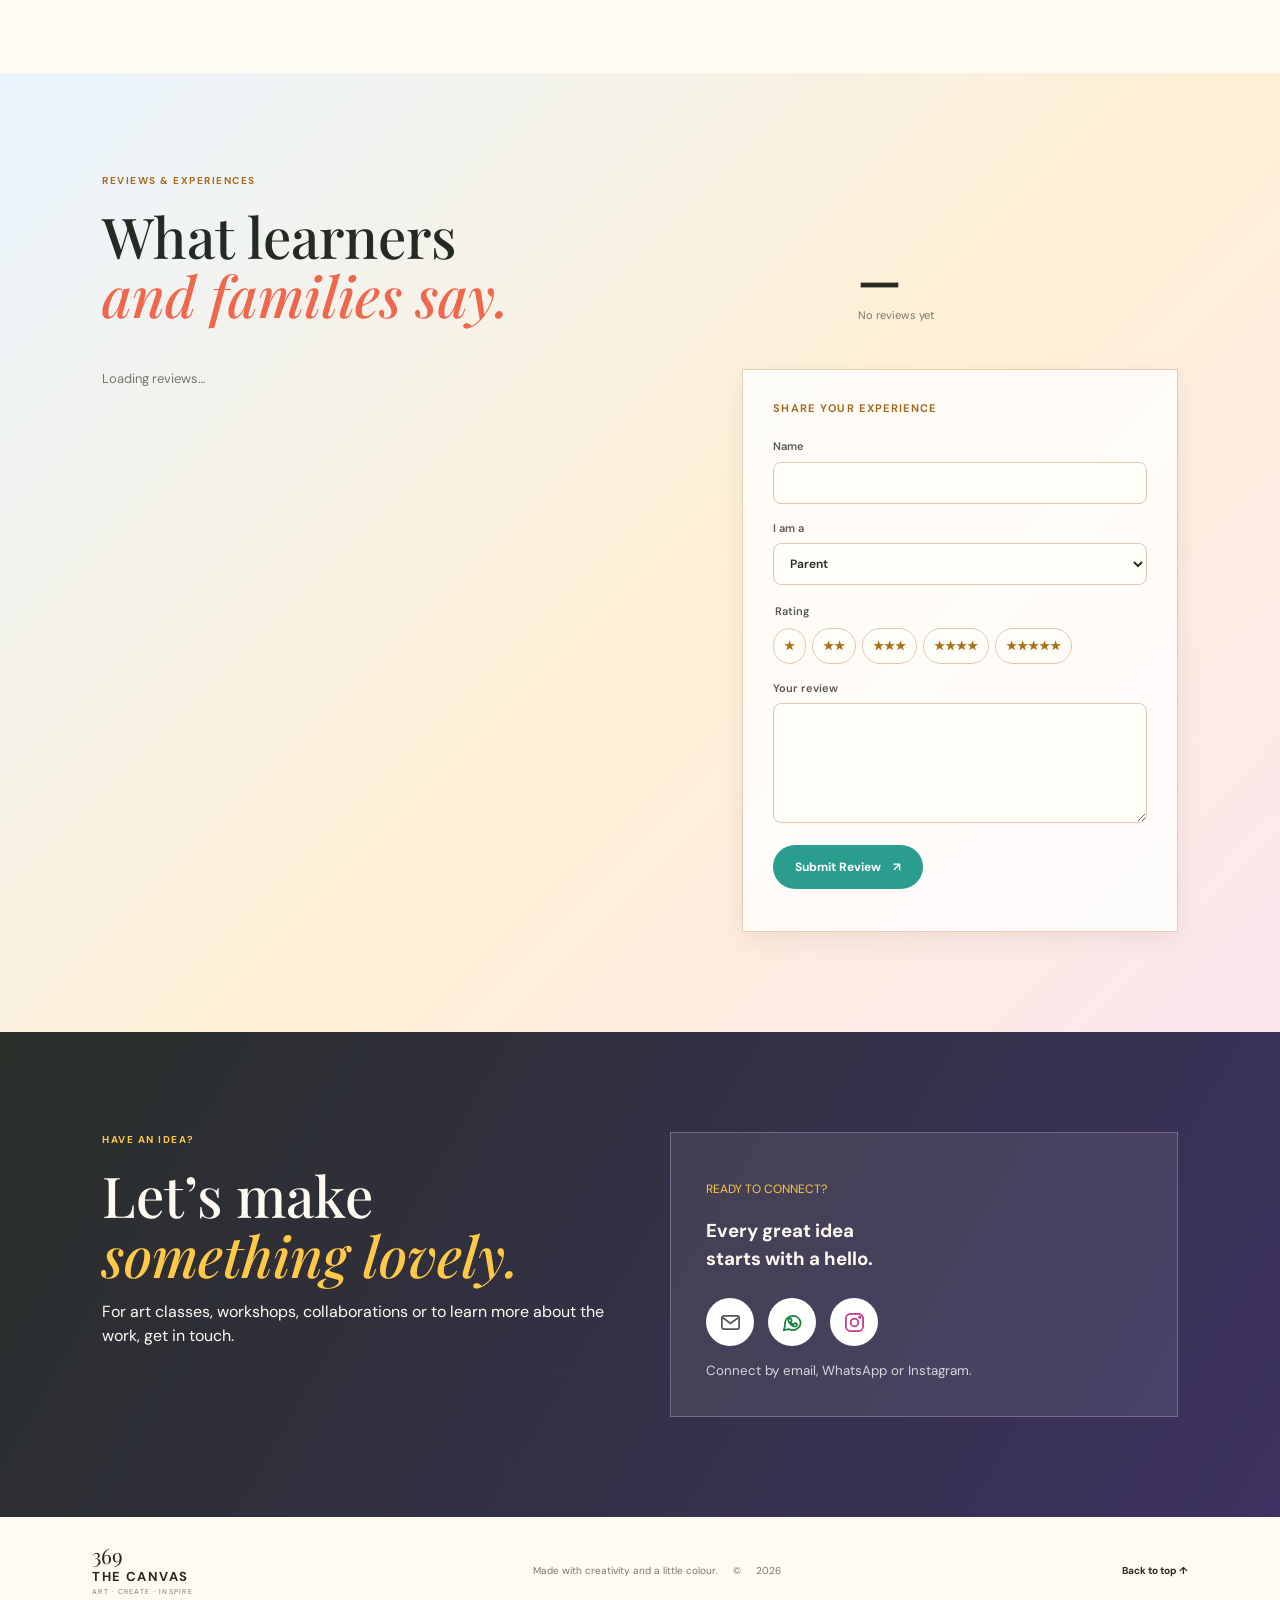
==== commit 8eecc051: "File changes for review" ====
--- a/index.html
+++ b/index.html
@@ -14,7 +14,7 @@
     <a class="brand" href="#home" aria-label="369 The Canvas home"><span>369 <b>THE CANVAS</b><small>ART · CREATE · INSPIRE</small></span></a>
     <button class="menu-toggle" aria-label="Toggle navigation" aria-expanded="false">☰</button>
     <nav class="nav">
-      <a href="#work">Artwork</a><a href="#practice">What I Do</a><a href="#teaching">Teaching</a><a href="#contact" class="nav-cta">Get in touch <span>↗</span></a>
+      <a href="#work">Artwork</a><a href="#practice">What I Do</a><a href="#teaching">Teaching</a><a href="#reviews">Reviews</a><a href="#contact" class="nav-cta">Get in touch <span>↗</span></a>
     </nav>
   </header>
 
@@ -107,10 +107,69 @@
       <div class="teaching-copy"><p class="eyebrow">ART IS FOR EVERYONE</p><h2>Helping creativity<br><em>find its way.</em></h2><p>Art classes are about more than the finished picture. They are a chance to experiment, build confidence, practise patience and discover the joy of making something your own.</p><p>Through demonstrations and hands-on activities, learners are encouraged to explore materials, trust their ideas and enjoy the process.</p><a class="text-link" href="#contact">Let’s create together <span>↗</span></a></div>
     </section>
 
+
+    <section class="reviews section" id="reviews">
+      <div class="section-heading">
+        <div>
+          <p class="eyebrow">REVIEWS & EXPERIENCES</p>
+          <h2>What learners<br><em>and families say.</em></h2>
+        </div>
+        <div class="reviews-summary" aria-label="Average review rating">
+          <strong id="reviews-average">—</strong>
+          <span id="reviews-stars" aria-hidden="true"></span>
+          <small id="reviews-count">No reviews yet</small>
+        </div>
+      </div>
+
+      <div class="reviews-layout">
+        <div class="review-list" id="review-list" aria-live="polite">
+          <p class="review-loading">Loading reviews…</p>
+        </div>
+
+        <form class="review-form" id="review-form">
+          <p class="review-form-title">SHARE YOUR EXPERIENCE</p>
+
+          <label>
+            Name
+            <input type="text" name="name" maxlength="80" required autocomplete="name">
+          </label>
+
+          <label>
+            I am a
+            <select name="role" required>
+              <option value="Parent">Parent</option>
+              <option value="Student">Student</option>
+              <option value="Learner">Learner</option>
+              <option value="Other">Other</option>
+            </select>
+          </label>
+
+          <fieldset class="rating-field">
+            <legend>Rating</legend>
+            <div class="rating-options">
+              <label><input type="radio" name="rating" value="1" required><span>★</span></label>
+              <label><input type="radio" name="rating" value="2"><span>★★</span></label>
+              <label><input type="radio" name="rating" value="3"><span>★★★</span></label>
+              <label><input type="radio" name="rating" value="4"><span>★★★★</span></label>
+              <label><input type="radio" name="rating" value="5"><span>★★★★★</span></label>
+            </div>
+          </fieldset>
+
+          <label>
+            Your review
+            <textarea name="comment" maxlength="1000" rows="5" required></textarea>
+          </label>
+
+          <button class="button button-dark review-submit" type="submit">Submit Review <span>↗</span></button>
+          <p class="review-form-message" id="review-form-message" aria-live="polite"></p>
+        </form>
+      </div>
+    </section>
+
     <section class="contact section" id="contact">
       <div><p class="eyebrow">HAVE AN IDEA?</p><h2>Let’s make<br><em>something lovely.</em></h2><p>For art classes, workshops, collaborations or to learn more about the work, get in touch.</p></div>
       <div class="contact-card"><p>READY TO CONNECT?</p><h3>Every great idea<br>starts with a hello.</h3><div class="contact-socials" aria-label="Contact links">
-        <a class="social-icon email-icon" href="mailto:hello@example.com?subject=Art%20classes%20and%20creative%20work" aria-label="Email the artist" title="Email the artist"><svg viewBox="0 0 24 24" aria-hidden="true"><rect x="3" y="5" width="18" height="14" rx="2"/><path d="m4 7 8 6 8-6"/></svg></a>
+        <a class="social-icon email-icon" href="mailto:369thecanvas@gmail.com?subject=Art%20classes%20and%20creative%20work" aria-label="Email the artist" title="Email the artist"><svg viewBox="0 0 24 24" aria-hidden="true"><rect x="3" y="5" width="18" height="14" rx="2"/><path d="m4 7 8 6 8-6"/></svg></a>
         <a class="social-icon whatsapp-icon" href="https://wa.me/919348707314" target="_blank" rel="noopener noreferrer" aria-label="WhatsApp" title="WhatsApp"><svg viewBox="0 0 24 24" aria-hidden="true"><path d="M20.5 11.7a8.3 8.3 0 0 1-12.3 7.2L3 20l1.2-5A8.3 8.3 0 1 1 20.5 11.7Z"/><path d="M8.5 8.1c.3-.6.6-.6.9-.6h.5c.2 0 .4.1.5.5l.7 1.7c.1.3.1.5-.1.7l-.6.7c-.2.2-.2.4 0 .7.5.9 1.2 1.6 2.1 2.1.3.2.5.2.7-.1l.8-.9c.2-.2.4-.3.7-.2l1.6.8c.3.1.5.3.5.5 0 .3-.2 1.2-.8 1.7-.5.5-1.3.7-2.1.5-1-.2-2.3-.8-3.6-2-1.5-1.4-2.4-3.1-2.6-4.1-.2-.8 0-1.4.4-2Z"/></svg></a>
         <a class="social-icon instagram-icon" href="https://www.instagram.com/369the_canvas_artclass/" target="_blank" rel="noopener noreferrer" aria-label="Instagram" title="Instagram"><svg viewBox="0 0 24 24" aria-hidden="true"><rect x="3" y="3" width="18" height="18" rx="5"/><circle cx="12" cy="12" r="4"/><circle cx="17.5" cy="6.5" r=".8" class="icon-dot"/></svg></a>
       </div><small>Connect by email, WhatsApp or Instagram.</small></div>
@@ -120,6 +179,7 @@
   <footer><a class="brand" href="#home" aria-label="369 The Canvas home"><span>369 <b>THE CANVAS</b><small>ART · CREATE · INSPIRE</small></span></a><p>Made with creativity and a little colour. <span>© <span id="year"></span></span></p><a href="#home" class="back-top">Back to top ↑</a></footer>
 
   <div class="lightbox" id="lightbox" aria-hidden="true"><button class="lightbox-close" aria-label="Close image">×</button><button class="lightbox-prev" aria-label="Previous image">←</button><figure><img src="" alt=""><figcaption></figcaption></figure><button class="lightbox-next" aria-label="Next image">→</button></div>
-  <script src="script.js?v=4"></script>
+  <script src="https://cdn.jsdelivr.net/npm/@supabase/supabase-js@2"></script>
+  <script src="script.js?v=5"></script>
 </body>
 </html>
--- a/style.css
+++ b/style.css
@@ -766,6 +766,244 @@
   font-weight:700;
 }
 
+
+/* =========================
+   REVIEWS
+   ========================= */
+
+.reviews{
+  background:linear-gradient(135deg,#eaf5ff,#fff0d5 55%,#fce5ef);
+}
+
+.reviews-summary{
+  display:flex;
+  flex-direction:column;
+  align-items:flex-start;
+  justify-content:flex-end;
+  min-height:100%;
+}
+
+.reviews-summary strong{
+  font-family:"Playfair Display",serif;
+  font-size:48px;
+  line-height:1;
+  color:var(--ink);
+}
+
+#reviews-stars,
+.review-card-stars{
+  color:#c99a38;
+  letter-spacing:2px;
+  font-size:17px;
+}
+
+.reviews-summary small{
+  color:#77766d;
+  font-size:11px;
+  margin-top:5px;
+}
+
+.reviews-layout{
+  display:grid;
+  grid-template-columns:1.15fr .85fr;
+  gap:50px;
+  margin-top:45px;
+  align-items:start;
+}
+
+.review-list{
+  display:grid;
+  gap:16px;
+}
+
+.review-card{
+  background:rgba(255,255,255,.72);
+  border:1px solid #e6cdb2;
+  padding:24px;
+  box-shadow:0 8px 24px rgba(37,42,36,.07);
+}
+
+.review-card-comment{
+  margin:12px 0 20px;
+  color:#555950;
+  font-size:13px;
+  line-height:1.8;
+}
+
+.review-card-footer{
+  display:flex;
+  align-items:flex-end;
+  justify-content:space-between;
+  gap:20px;
+}
+
+.review-card-name,
+.review-card-role{
+  display:block;
+}
+
+.review-card-name{
+  font-weight:700;
+  font-size:12px;
+}
+
+.review-card-role,
+.review-card-date{
+  color:#8a887f;
+  font-size:10px;
+  margin-top:3px;
+}
+
+.review-card-date{
+  margin-top:0;
+}
+
+.review-loading,
+.review-empty{
+  margin:0;
+  color:#77766d;
+  font-size:13px;
+}
+
+.review-form{
+  padding:30px;
+  background:rgba(255,255,255,.82);
+  border:1px solid #e6cdb2;
+  box-shadow:0 8px 24px rgba(37,42,36,.07);
+}
+
+.review-form-title{
+  margin:0 0 22px;
+  color:#a66b22;
+  font-size:11px;
+  font-weight:700;
+  letter-spacing:.12em;
+}
+
+.review-form label,
+.rating-field legend{
+  color:#555950;
+  font-size:11px;
+  font-weight:600;
+}
+
+.review-form label{
+  display:block;
+  margin-top:16px;
+}
+
+.review-form input[type="text"],
+.review-form select,
+.review-form textarea{
+  display:block;
+  width:100%;
+  margin-top:7px;
+  padding:11px 12px;
+  border:1px solid #dcc9b4;
+  border-radius:8px;
+  background:#fffdf8;
+  color:var(--ink);
+  font:inherit;
+  font-size:12px;
+  outline:none;
+}
+
+.review-form textarea{
+  resize:vertical;
+  min-height:120px;
+}
+
+.review-form input:focus,
+.review-form select:focus,
+.review-form textarea:focus{
+  border-color:var(--teal);
+  box-shadow:0 0 0 2px rgba(42,157,143,.12);
+}
+
+.rating-field{
+  border:0;
+  padding:0;
+  margin:18px 0 0;
+}
+
+.rating-options{
+  display:flex;
+  gap:6px;
+  margin-top:8px;
+  flex-wrap:wrap;
+}
+
+.rating-options label{
+  margin:0;
+  cursor:pointer;
+}
+
+.rating-options input{
+  position:absolute;
+  opacity:0;
+  pointer-events:none;
+}
+
+.rating-options span{
+  display:block;
+  padding:8px 10px;
+  border:1px solid #dcc9b4;
+  border-radius:20px;
+  color:#a97017;
+  background:#fffdf8;
+  font-size:12px;
+}
+
+.rating-options label:hover span,
+.rating-options input:checked + span{
+  background:#f1d487;
+  border-color:#bd8b2e;
+}
+
+.review-submit{
+  border:0;
+  cursor:pointer;
+  margin-top:22px;
+}
+
+.review-submit:disabled{
+  opacity:.6;
+  cursor:wait;
+}
+
+.review-form-message{
+  margin:12px 0 0;
+  color:#2a806f;
+  font-size:11px;
+  line-height:1.5;
+}
+
+.review-form-message.error{
+  color:#b33d2c;
+}
+
+@media(max-width:650px){
+  .reviews-layout{
+    grid-template-columns:1fr;
+    gap:30px;
+    margin-top:35px;
+  }
+
+  .reviews-summary{
+    margin-top:25px;
+  }
+
+  .review-form{
+    padding:24px;
+  }
+
+  .review-card-footer{
+    align-items:flex-start;
+    flex-direction:column;
+    gap:8px;
+  }
+}
+
 /* =========================
    FOOTER
    ========================= */
@@ -1147,4 +1385,4 @@
   *:after{
     transition:none !important;
   }
-}
+}
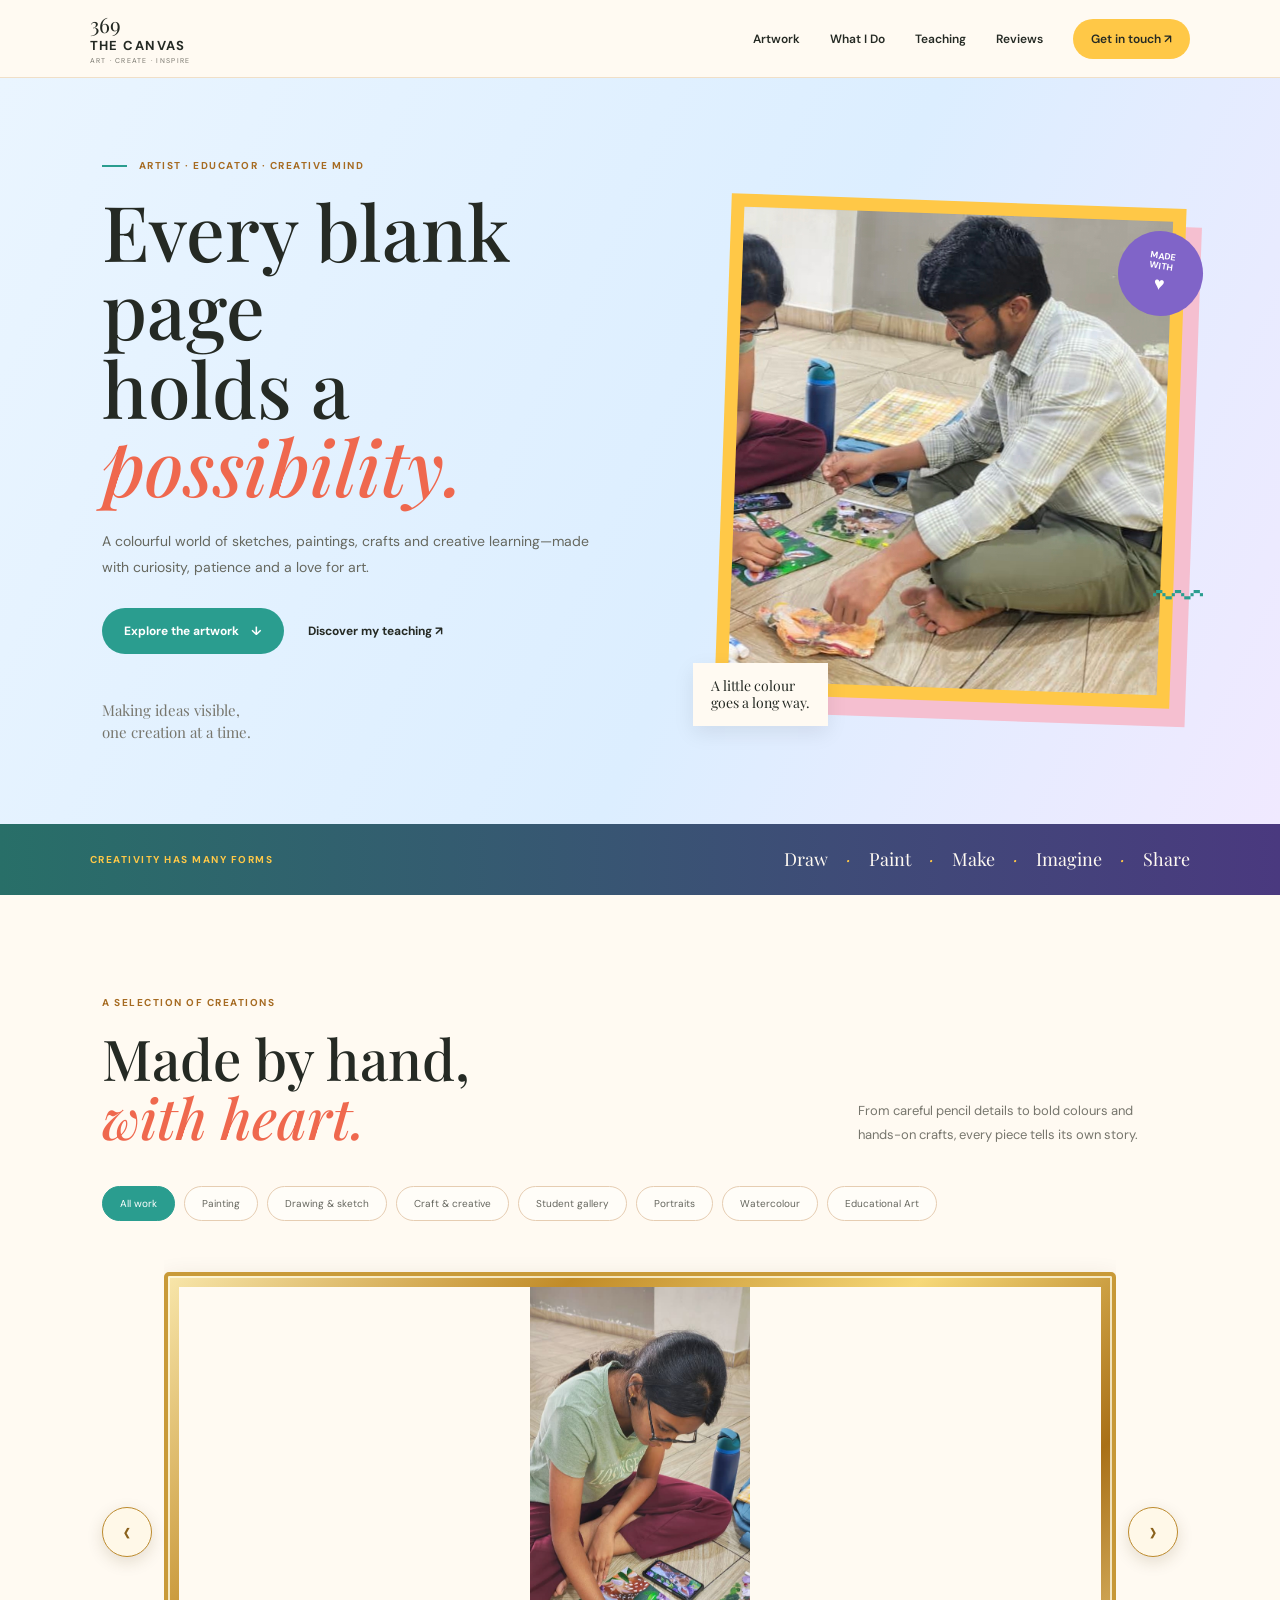
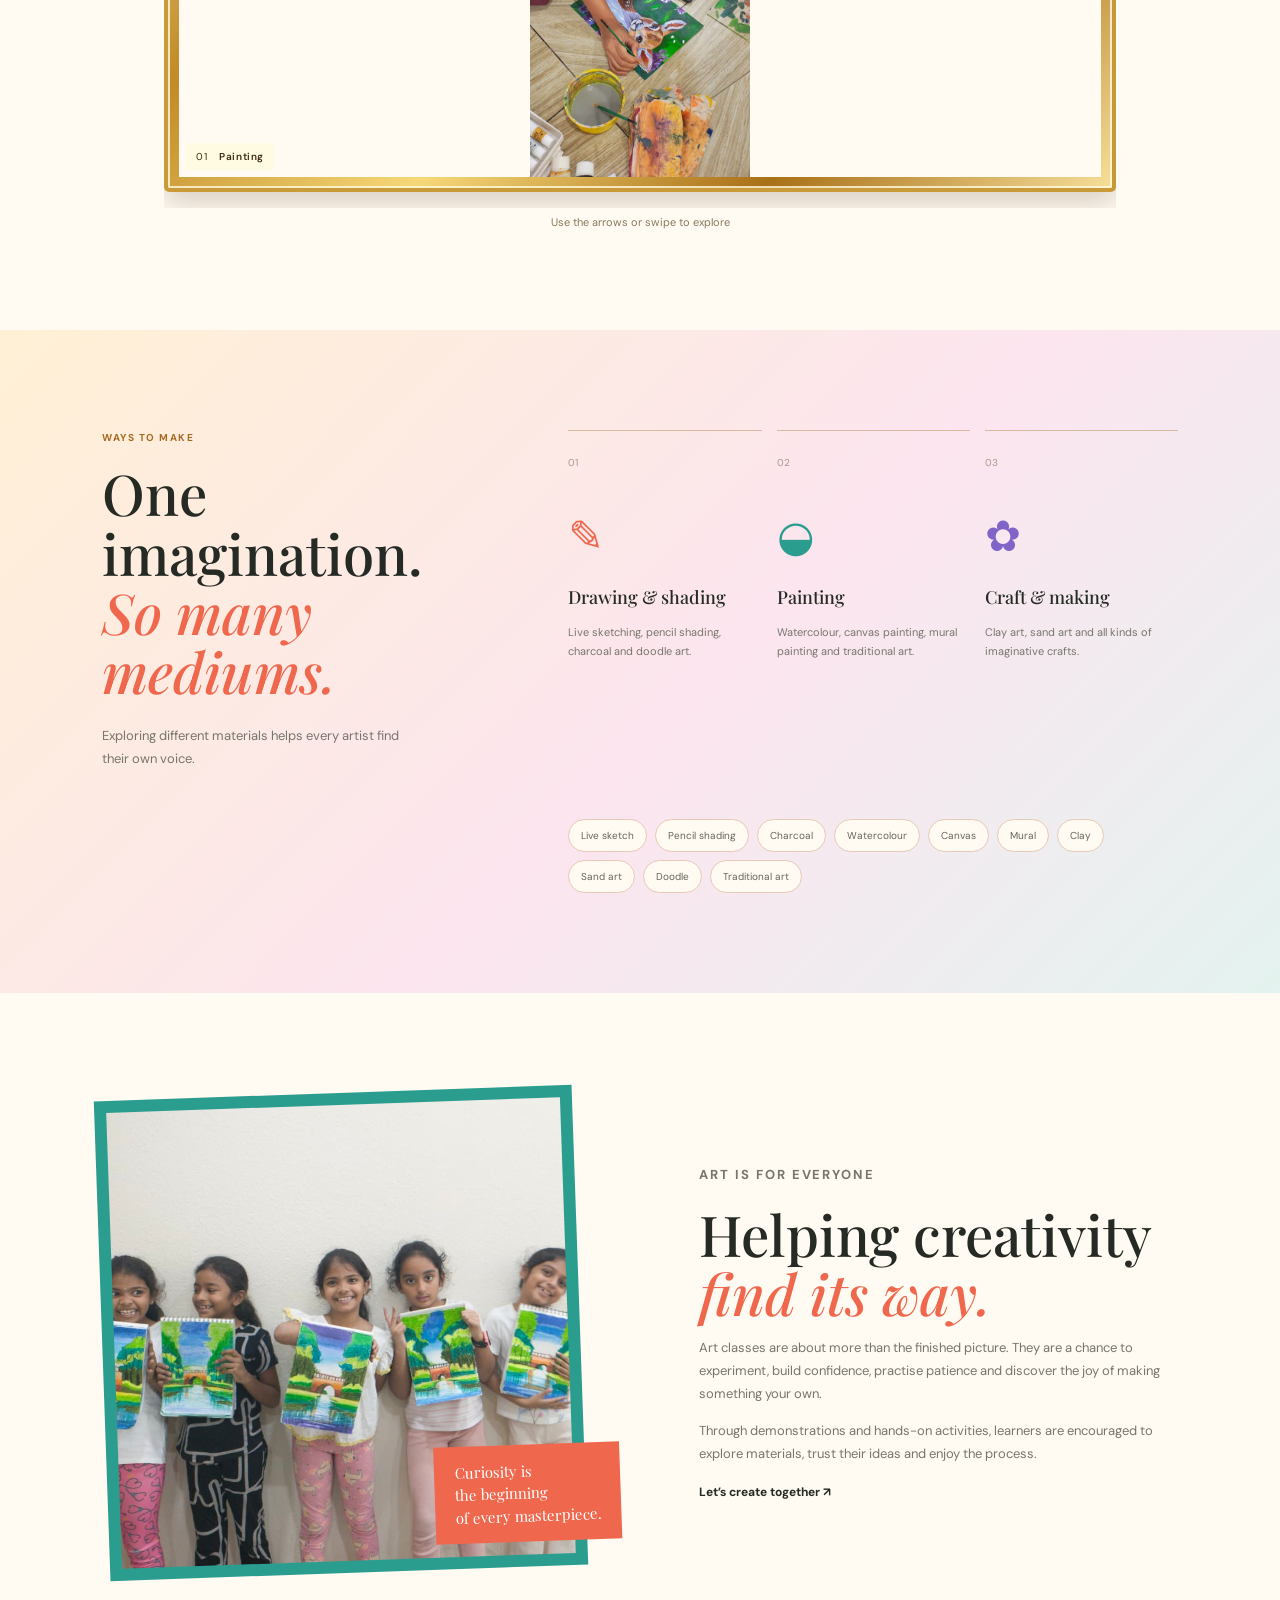
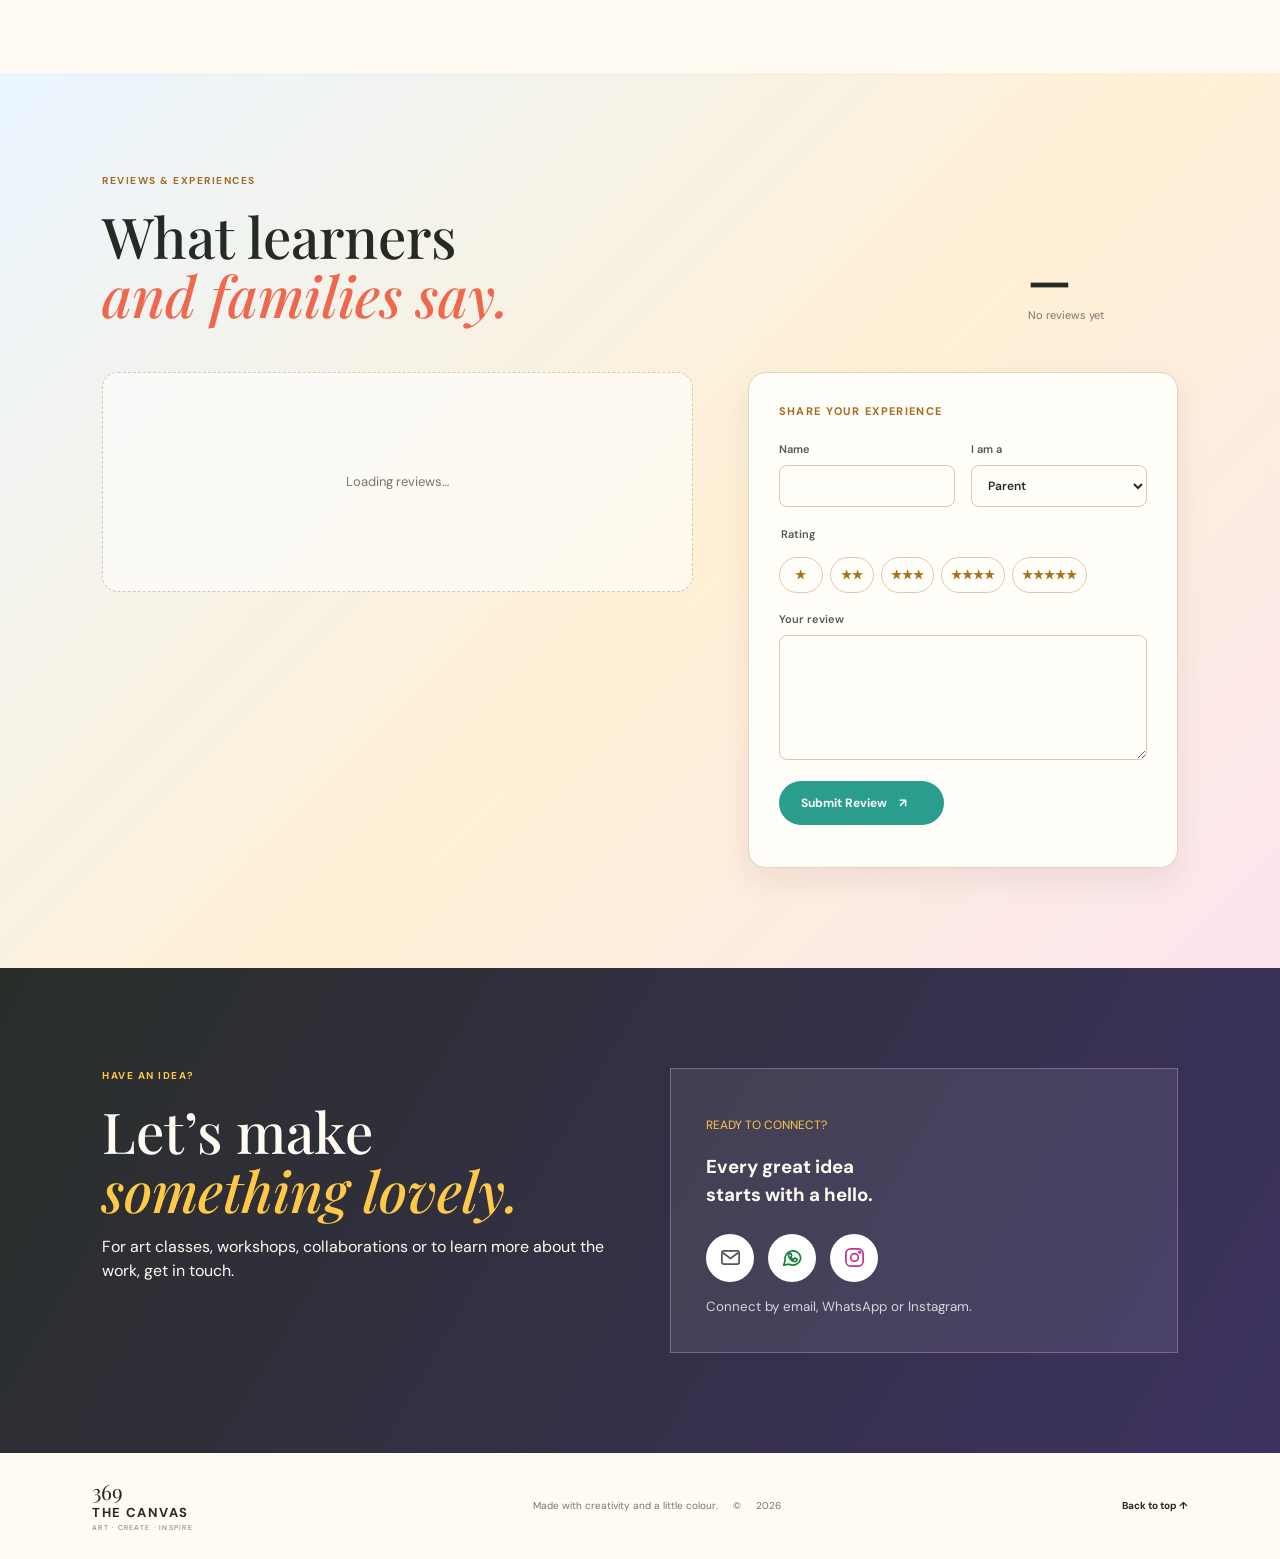
==== commit 4b2a7708: "fixed reviews layout" ====
--- a/index.html
+++ b/index.html
@@ -7,7 +7,7 @@
   <title>369 The Canvas — Art & Creative Learning</title>
   <link rel="preconnect" href="https://fonts.googleapis.com">
   <link href="https://fonts.googleapis.com/css2?family=DM+Sans:wght@400;500;600;700&family=Playfair+Display:wght@500;600;700&display=swap" rel="stylesheet">
-  <link rel="stylesheet" href="style.css?v=4">
+  <link rel="stylesheet" href="style.css?v=6">
 </head>
 <body>
   <header class="site-header">
--- a/style.css
+++ b/style.css
@@ -1385,4 +1385,185 @@
   *:after{
     transition:none !important;
   }
-}+}
+
+
+/* =========================================================
+   REVIEWS — CLEAN FORM ORIENTATION OVERRIDE
+   ========================================================= */
+
+#reviews .reviews-heading{
+  display:grid;
+  grid-template-columns:minmax(0,1fr) auto;
+  gap:40px;
+  align-items:end;
+}
+
+#reviews .reviews-summary{
+  justify-self:end;
+  text-align:right;
+  min-width:150px;
+}
+
+#reviews .reviews-layout{
+  display:grid;
+  grid-template-columns:minmax(0,1fr) minmax(360px,430px);
+  gap:55px;
+  align-items:start;
+  margin-top:48px;
+}
+
+#reviews .review-list{
+  min-width:0;
+  display:flex;
+  flex-direction:column;
+  gap:16px;
+}
+
+#reviews .review-empty,
+#reviews .review-loading{
+  min-height:220px;
+  margin:0;
+  padding:55px 30px;
+  display:flex;
+  align-items:center;
+  justify-content:center;
+  text-align:center;
+  background:rgba(255,255,255,.58);
+  border:1px dashed #d9c7b5;
+  border-radius:16px;
+  color:#77766d;
+  font-size:13px;
+}
+
+#reviews .review-form{
+  width:100%;
+  min-width:0;
+  padding:30px;
+  background:#fffdf8;
+  border:1px solid #e2d3c4;
+  border-radius:18px;
+  box-shadow:0 12px 30px rgba(37,42,36,.08);
+}
+
+#reviews .review-form-title{
+  margin:0 0 22px;
+}
+
+#reviews .review-form > label{
+  display:block !important;
+  width:100%;
+  margin:0 0 17px !important;
+}
+
+#reviews .review-form > label input[type="text"],
+#reviews .review-form > label select,
+#reviews .review-form > label textarea{
+  display:block !important;
+  width:100% !important;
+  max-width:none !important;
+  margin:7px 0 0 !important;
+}
+
+#reviews .rating-field{
+  display:block;
+  width:100%;
+  margin:2px 0 18px;
+}
+
+#reviews .rating-field legend{
+  display:block;
+  margin:0 0 7px;
+}
+
+#reviews .rating-options{
+  display:flex;
+  align-items:center;
+  gap:7px;
+  flex-wrap:nowrap;
+}
+
+#reviews .rating-options label{
+  display:block !important;
+  width:auto !important;
+  margin:0 !important;
+}
+
+#reviews .rating-options span{
+  min-width:44px;
+  padding:8px 9px;
+  text-align:center;
+  white-space:nowrap;
+}
+
+#reviews .review-form textarea{
+  min-height:125px;
+}
+
+#reviews .review-submit{
+  width:auto;
+  min-width:165px;
+  margin-top:4px;
+}
+
+@media (min-width:901px){
+  #reviews .review-form > label:nth-of-type(1),
+  #reviews .review-form > label:nth-of-type(2){
+    width:calc(50% - 8px);
+    display:inline-block !important;
+    vertical-align:top;
+  }
+
+  #reviews .review-form > label:nth-of-type(1){
+    margin-right:12px !important;
+  }
+
+  #reviews .review-form > label:nth-of-type(2){
+    margin-right:0 !important;
+  }
+}
+
+@media (max-width:900px){
+  #reviews .reviews-layout{
+    grid-template-columns:1fr;
+    gap:32px;
+  }
+
+  #reviews .reviews-summary{
+    justify-self:start;
+    text-align:left;
+    margin-top:22px;
+  }
+
+  #reviews .review-form{
+    max-width:620px;
+  }
+}
+
+@media (max-width:650px){
+  #reviews .reviews-heading{
+    display:block;
+  }
+
+  #reviews .reviews-layout{
+    margin-top:35px;
+  }
+
+  #reviews .review-form{
+    padding:23px;
+  }
+
+  #reviews .rating-options{
+    gap:5px;
+  }
+
+  #reviews .rating-options span{
+    min-width:39px;
+    padding:7px 6px;
+    font-size:11px;
+  }
+
+  #reviews .review-submit{
+    width:100%;
+  }
+}
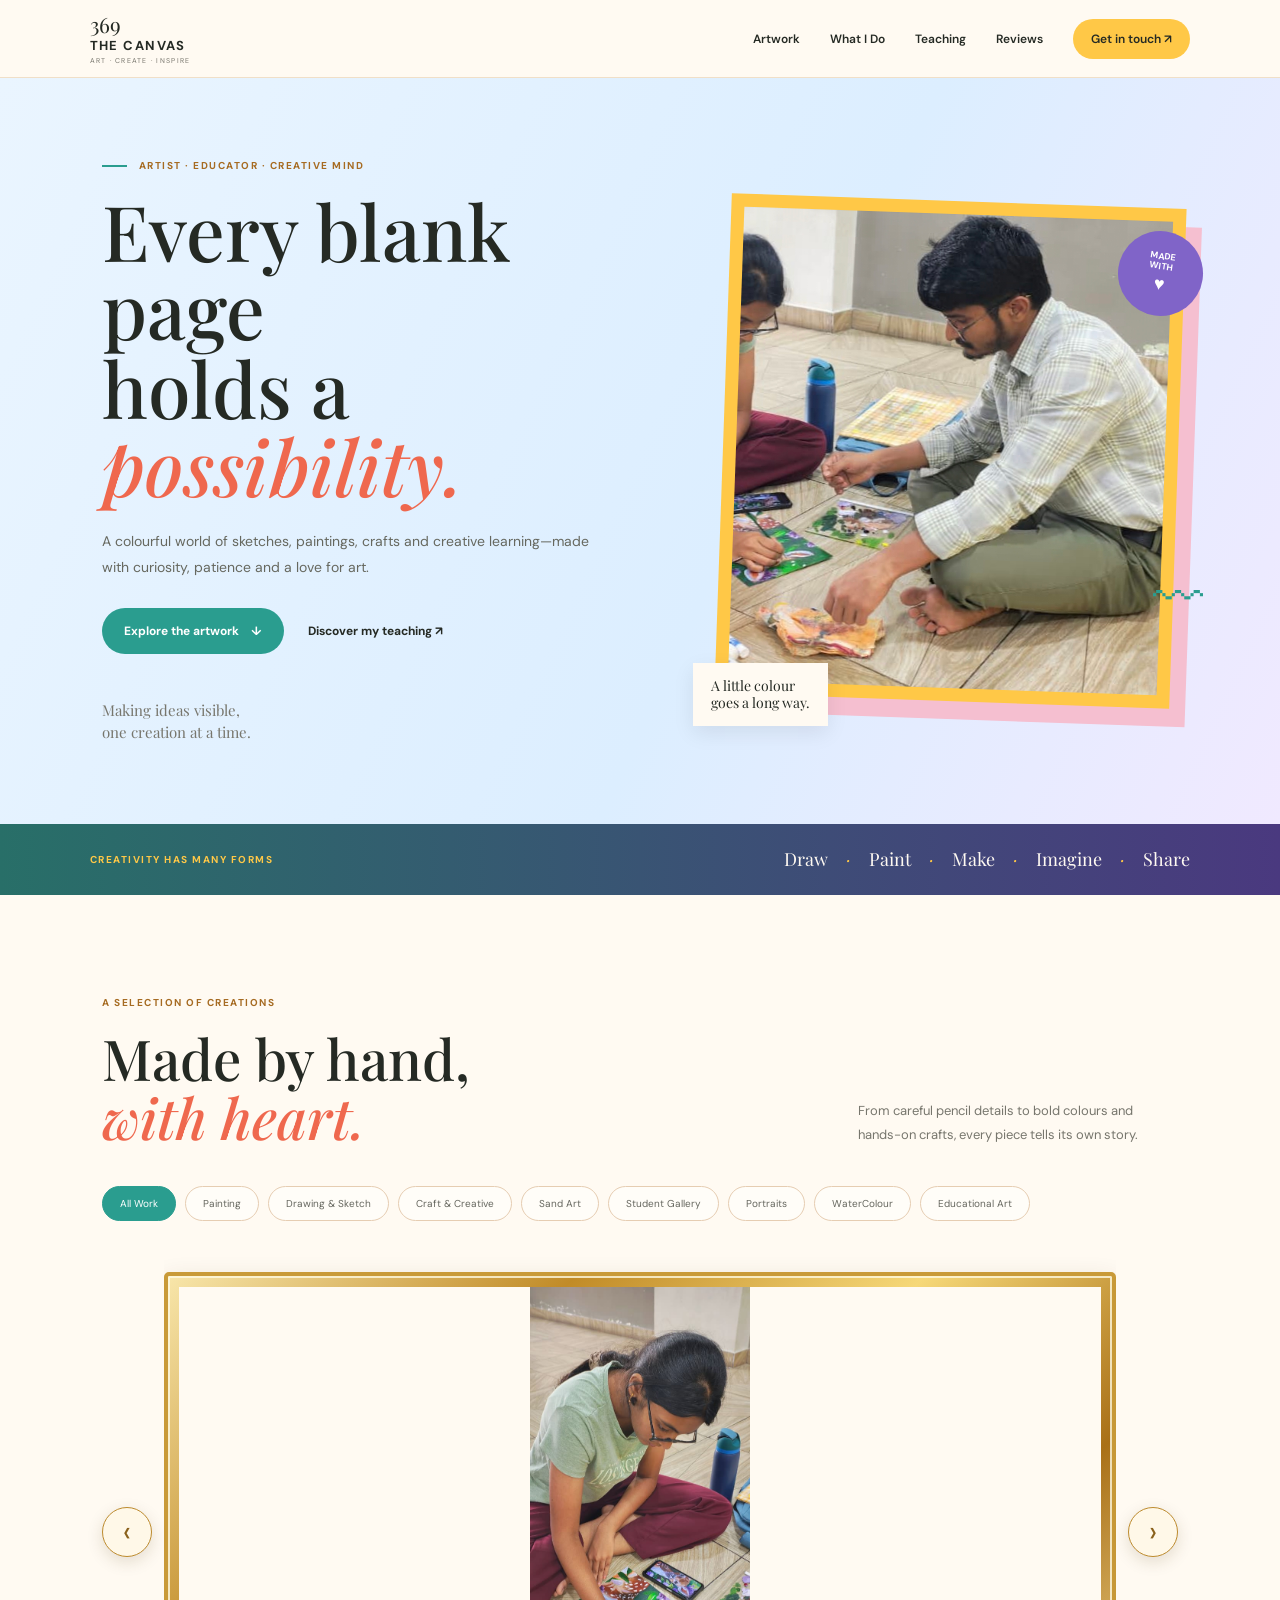
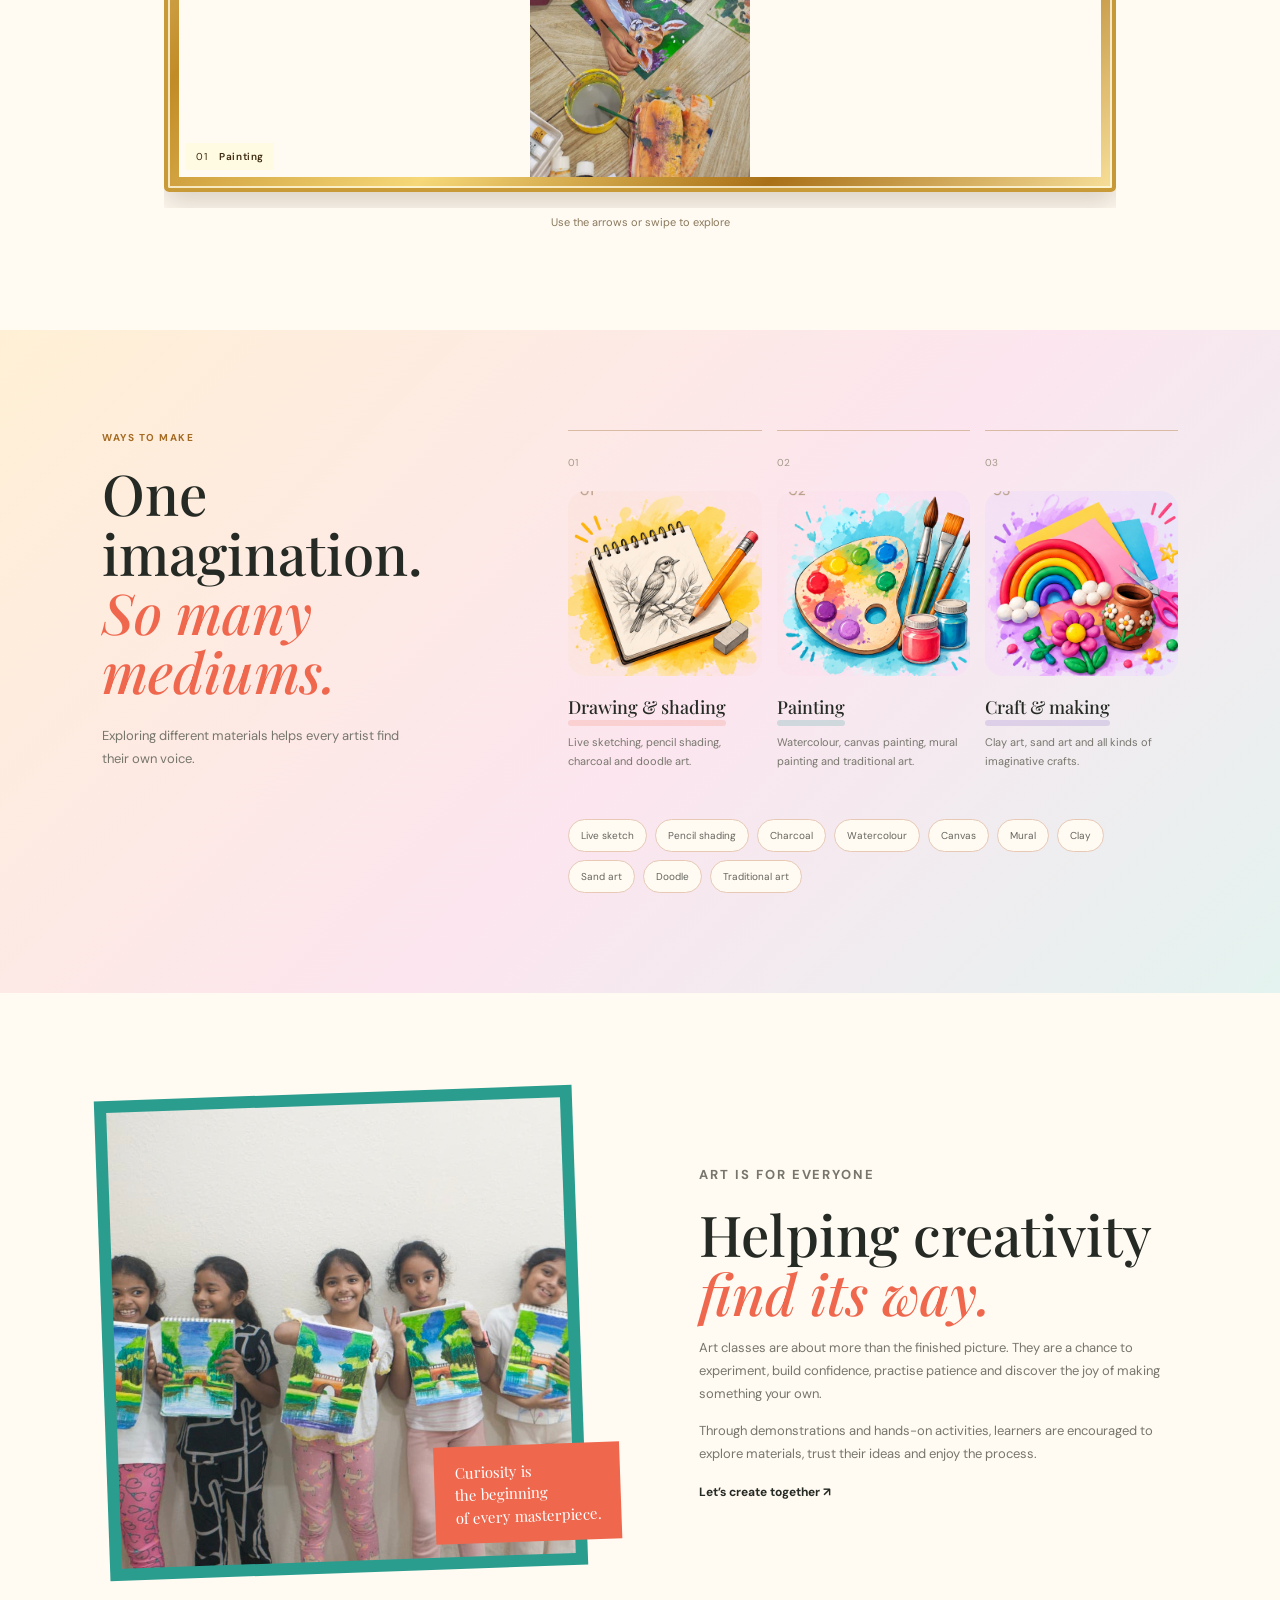
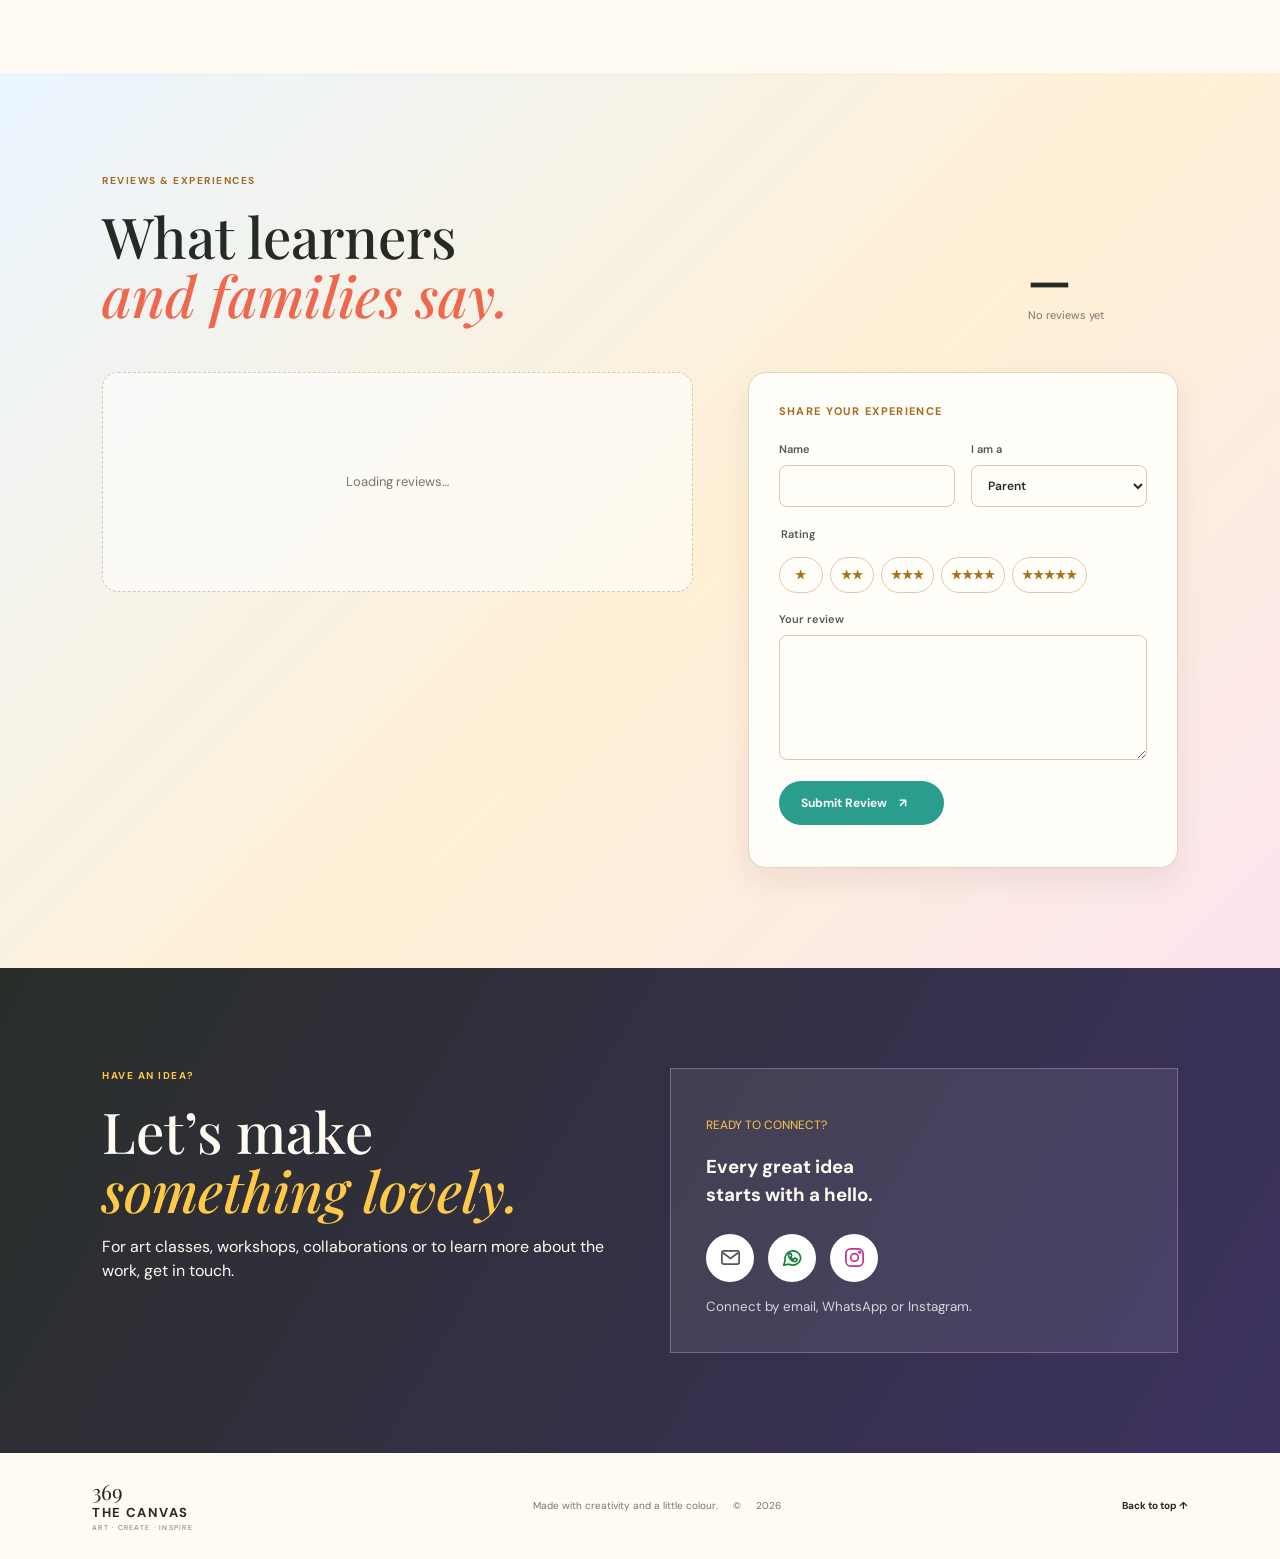
==== commit 74ef80c3: "Changes in website layout with bigger pics" ====
--- a/index.html
+++ b/index.html
@@ -45,13 +45,14 @@
         <p class="section-description">From careful pencil details to bold colours and hands-on crafts, every piece tells its own story.</p>
       </div>
       <div class="filter-row" role="group" aria-label="Filter artwork">
-        <button type="button" class="filter active" data-filter="all">All work</button>
+        <button type="button" class="filter active" data-filter="all">All Work</button>
         <button type="button" class="filter" data-filter="painting">Painting</button>
-        <button type="button" class="filter" data-filter="drawing">Drawing & sketch</button>
-        <button type="button" class="filter" data-filter="craft">Craft & creative</button>
-        <button type="button" class="filter" data-filter="learning">Student gallery</button>
+        <button type="button" class="filter" data-filter="drawing">Drawing & Sketch</button>
+        <button type="button" class="filter" data-filter="craft">Craft & Creative</button>
+        <button type="button" class="filter" data-filter="sand">Sand Art</button>
+        <button type="button" class="filter" data-filter="learning">Student Gallery</button>
         <button type="button" class="filter" data-filter="portrait">Portraits</button>
-        <button type="button" class="filter" data-filter="watercolour">Watercolour</button>
+        <button type="button" class="filter" data-filter="watercolour">WaterColour</button>
         <button type="button" class="filter" data-filter="educational">Educational Art</button>
       </div>
       <div class="gallery-carousel" aria-label="Artwork carousel">
@@ -69,8 +70,8 @@
         <button type="button" class="art-card wide" data-category="learning" data-title="A Day of Art" data-caption="Students work at easels in a leafy outdoor space."><img src="assets/artwork-11.jpeg" alt="Students painting at easels outdoors"><span class="art-label">10 <b>Student gallery</b></span></button>
         <button class="art-card" data-category="drawing" data-title="Sketching from Life" data-caption="Practising observation and drawing from real surroundings."><img src="assets/artwork-12.jpeg" alt="Students sketching a scene at easels"><span class="art-label">11 <b>Live sketch</b></span></button>
         <button class="art-card" data-category="painting" data-title="Art in the Making" data-caption="A close look at the hands-on painting process."><img src="assets/artwork-13.jpeg" alt="Artist painting a colourful picture"><span class="art-label">12 <b>Painting</b></span></button>
-        <button type="button" class="art-card tall sand-art-card" data-category="craft" data-title="Sand Art — City of Creativity" data-caption="A detailed sand artwork celebrating imagination and the city."><img src="assets/sand-art-01.jpeg" alt="Artist creating a detailed city-themed sand artwork"><span class="art-label">13 <b>Sand art</b></span></button>
-        <button type="button" class="art-card sand-art-card" data-category="craft" data-title="Sand Art — Heritage in Sand" data-caption="A heritage-inspired sand artwork, carefully shaped by hand."><img src="assets/sand-art-02.jpeg" alt="Artist creating a heritage-inspired sand artwork"><span class="art-label">14 <b>Sand art</b></span></button>
+        <button type="button" class="art-card tall sand-art-card" data-category="sand" data-title="Sand Art — City of Creativity" data-caption="A detailed sand artwork celebrating imagination and the city."><img src="assets/sand-art-01.jpeg" alt="Artist creating a detailed city-themed sand artwork"><span class="art-label">13 <b>Sand art</b></span></button>
+        <button type="button" class="art-card sand-art-card" data-category="sand" data-title="Sand Art — Heritage in Sand" data-caption="A heritage-inspired sand artwork, carefully shaped by hand."><img src="assets/sand-art-02.jpeg" alt="Artist creating a heritage-inspired sand artwork"><span class="art-label">14 <b>Sand art</b></span></button>
         <button class="art-card" data-category="portrait" data-title="Child Portrait" data-caption="Portrait study in expressive colour."><img src="assets/new-portrait-child.jpeg" alt="Child Portrait"><span class="art-label">15 <b>Portrait</b></span></button>
         <button class="art-card" data-category="watercolour" data-title="Watercolour Landscape" data-caption="A bright countryside landscape in watercolour."><img src="assets/new-watercolour-landscape.jpeg" alt="Watercolour Landscape"><span class="art-label">16 <b>Watercolour</b></span></button>
         <button class="art-card" data-category="painting" data-title="Ganesha Study" data-caption="A detailed devotional painting study."><img src="assets/new-ganesha-painting.jpeg" alt="Ganesha Study"><span class="art-label">17 <b>painting</b></span></button>
@@ -95,9 +96,9 @@
     <section class="practice section" id="practice">
       <div class="practice-heading"><p class="eyebrow">WAYS TO MAKE</p><h2>One imagination.<br><em>So many mediums.</em></h2><p>Exploring different materials helps every artist find their own voice.</p></div>
       <div class="medium-grid">
-        <article><span>01</span><div class="medium-icon">✎</div><h3>Drawing & shading</h3><p>Live sketching, pencil shading, charcoal and doodle art.</p></article>
-        <article><span>02</span><div class="medium-icon">◒</div><h3>Painting</h3><p>Watercolour, canvas painting, mural painting and traditional art.</p></article>
-        <article><span>03</span><div class="medium-icon">✿</div><h3>Craft & making</h3><p>Clay art, sand art and all kinds of imaginative crafts.</p></article>
+        <article><span>01</span><div class="medium-icon"><img src="assets/medium-drawing.png" alt="Sketchbook, pencil and drawing tools"></div><h3>Drawing & shading</h3><p>Live sketching, pencil shading, charcoal and doodle art.</p></article>
+        <article><span>02</span><div class="medium-icon"><img src="assets/medium-painting.png" alt="Paint palette, brushes and colours"></div><h3>Painting</h3><p>Watercolour, canvas painting, mural painting and traditional art.</p></article>
+        <article><span>03</span><div class="medium-icon"><img src="assets/medium-craft.png" alt="Rainbow craft, clay and paper crafts"></div><h3>Craft & making</h3><p>Clay art, sand art and all kinds of imaginative crafts.</p></article>
       </div>
       <div class="medium-tags"><span>Live sketch</span><span>Pencil shading</span><span>Charcoal</span><span>Watercolour</span><span>Canvas</span><span>Mural</span><span>Clay</span><span>Sand art</span><span>Doodle</span><span>Traditional art</span></div>
     </section>
--- a/style.css
+++ b/style.css
@@ -132,6 +132,7 @@
   align-items:center;
   gap:8%;
   background:linear-gradient(115deg,#eaf5ff 0%,#dceeff 58%,#f0e9ff 100%);
+  color:var(--ink);
 }
 
 .hero-copy{
@@ -156,6 +157,7 @@
 }
 
 .hero h1{
+  color:var(--ink);
   margin:0;
   font-family:"Playfair Display",serif;
   font-size:clamp(48px,6vw,78px);
@@ -578,6 +580,11 @@
 .medium-grid article{
   border-top:1px solid #d8bba2;
   padding:18px 0 0;
+  transition:transform .25s ease;
+}
+
+.medium-grid article:hover{
+  transform:translateY(-5px);
 }
 
 .medium-grid article>span{
@@ -586,10 +593,25 @@
 }
 
 .medium-icon{
-  margin:28px 0 18px;
-  color:var(--coral);
-  font-family:"Playfair Display",serif;
-  font-size:43px;
+  margin:18px 0 18px;
+  height:185px;
+  overflow:hidden;
+  border-radius:18px;
+  background:#fff7f2;
+  position:relative;
+}
+
+.medium-icon img{
+  width:100%;
+  height:100%;
+  display:block;
+  object-fit:cover;
+  object-position:center;
+  transition:transform .35s ease;
+}
+
+.medium-grid article:hover .medium-icon img{
+  transform:scale(1.045);
 }
 
 .medium-grid article:nth-child(2) .medium-icon{
@@ -602,9 +624,31 @@
 
 .medium-grid h3{
   margin:0 0 12px;
+  position:relative;
+  display:inline-block;
   font-family:"Playfair Display",serif;
   font-size:18px;
   font-weight:500;
+}
+
+.medium-grid h3:after{
+  content:"";
+  position:absolute;
+  left:0;
+  right:0;
+  bottom:-5px;
+  height:6px;
+  border-radius:10px;
+  background:rgba(239,104,78,.18);
+  z-index:0;
+}
+
+.medium-grid article:nth-child(2) h3:after{
+  background:rgba(42,157,143,.20);
+}
+
+.medium-grid article:nth-child(3) h3:after{
+  background:rgba(128,100,200,.20);
 }
 
 .medium-grid p{
@@ -1306,6 +1350,10 @@
     font-size:16px;
   }
 
+  .medium-icon{
+    height:150px;
+  }
+
   .medium-grid p{
     font-size:10px;
   }
